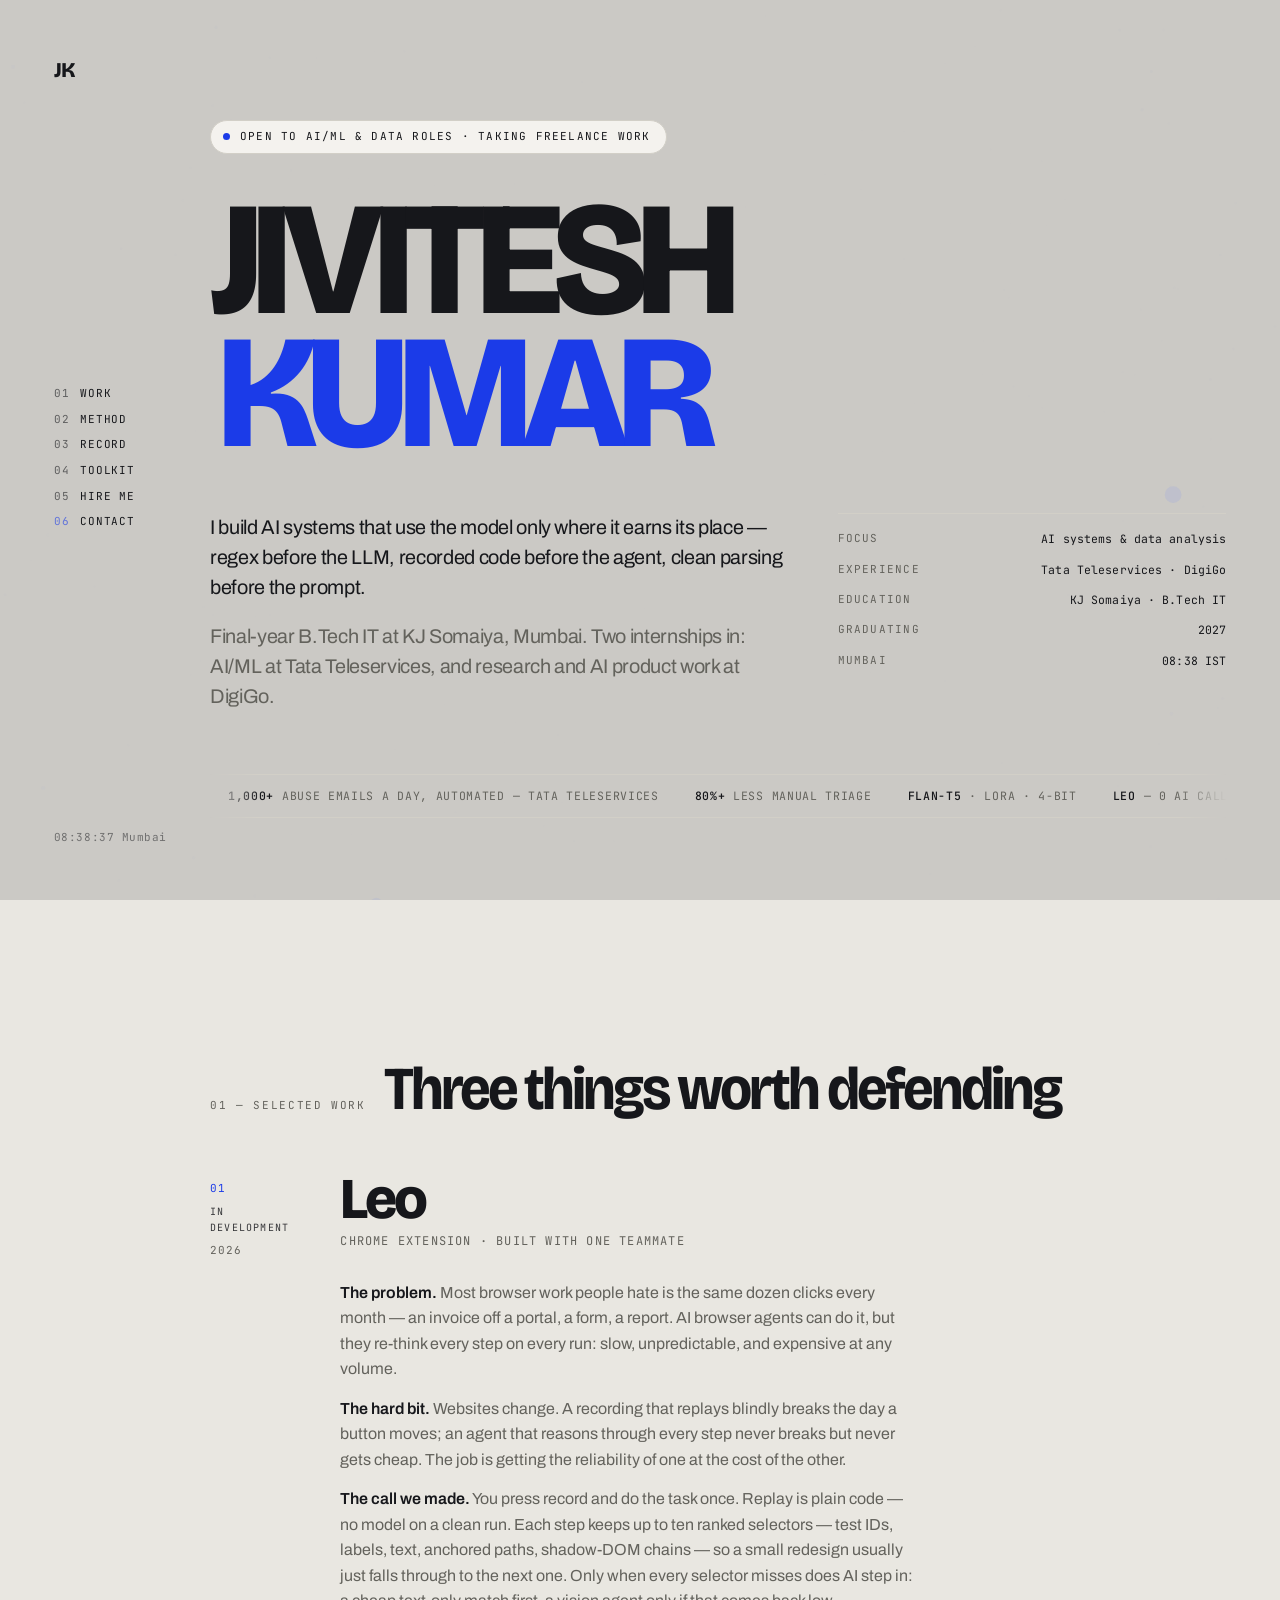
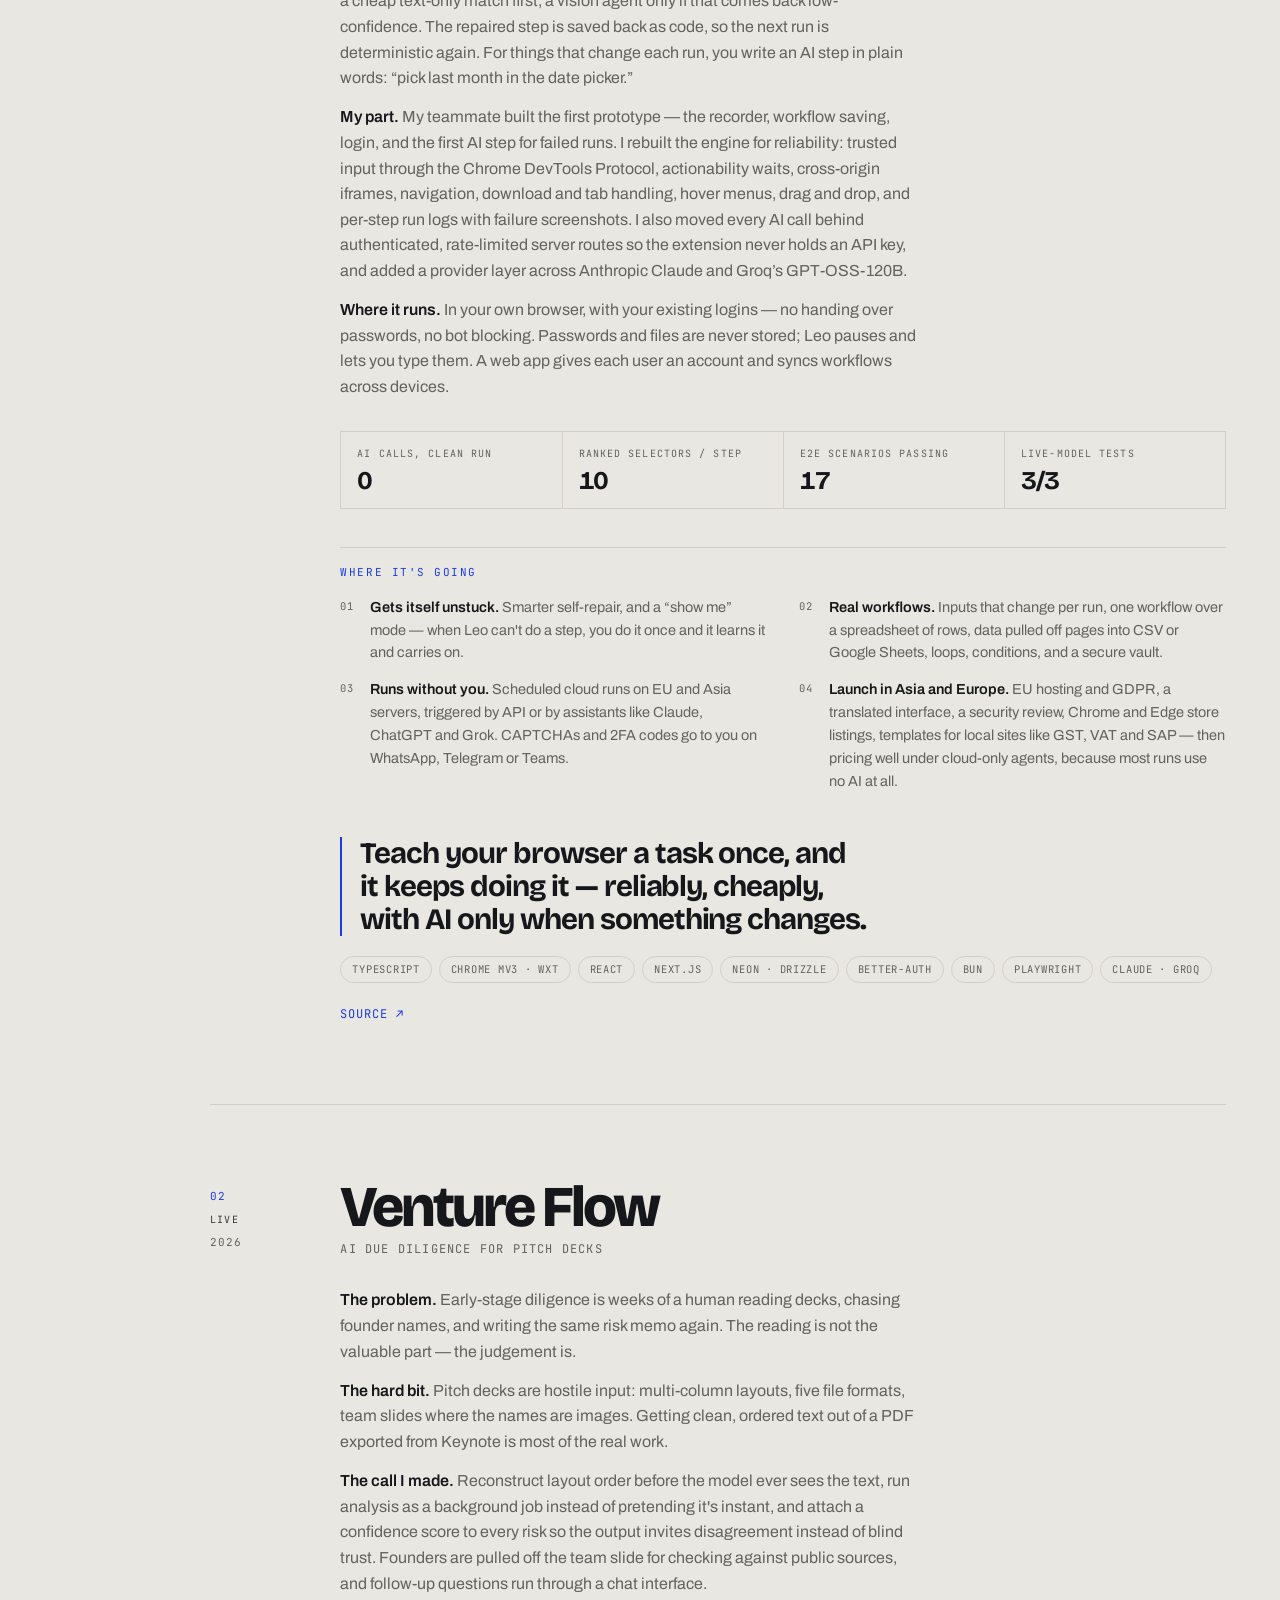
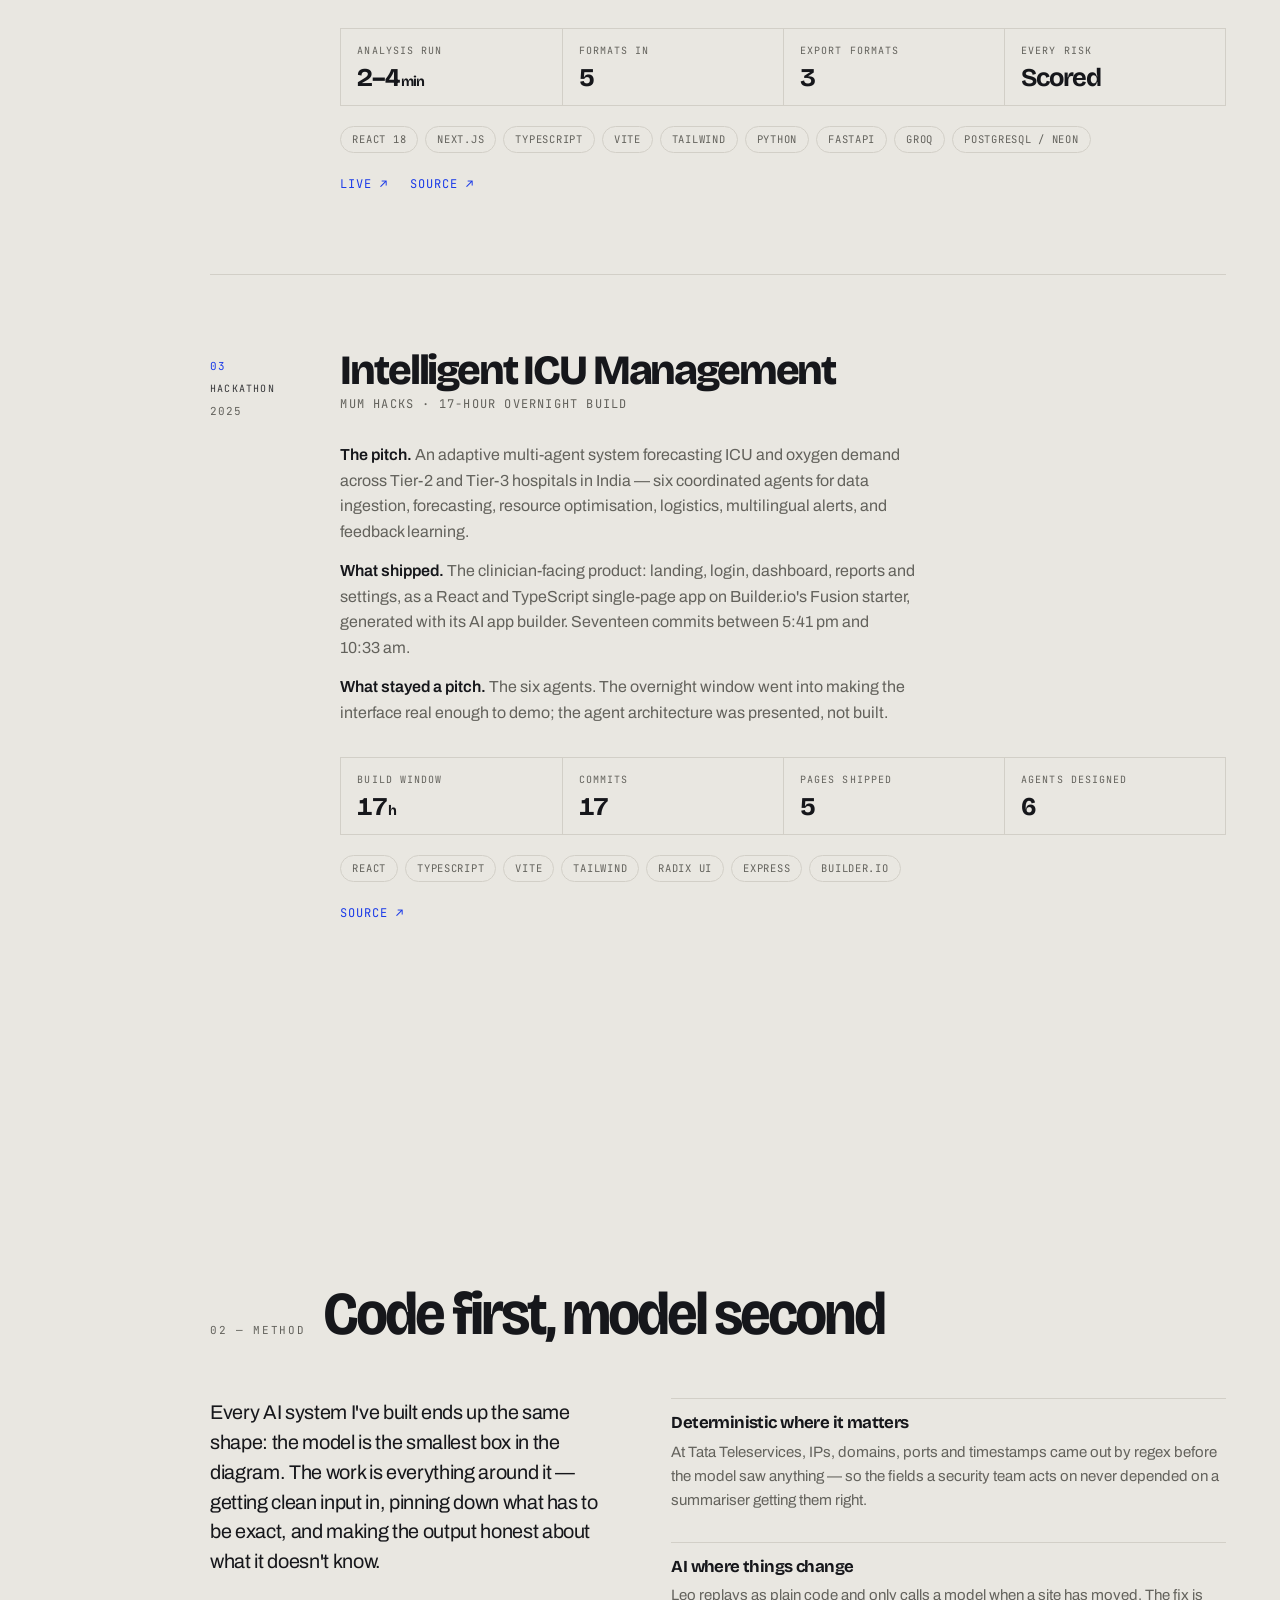
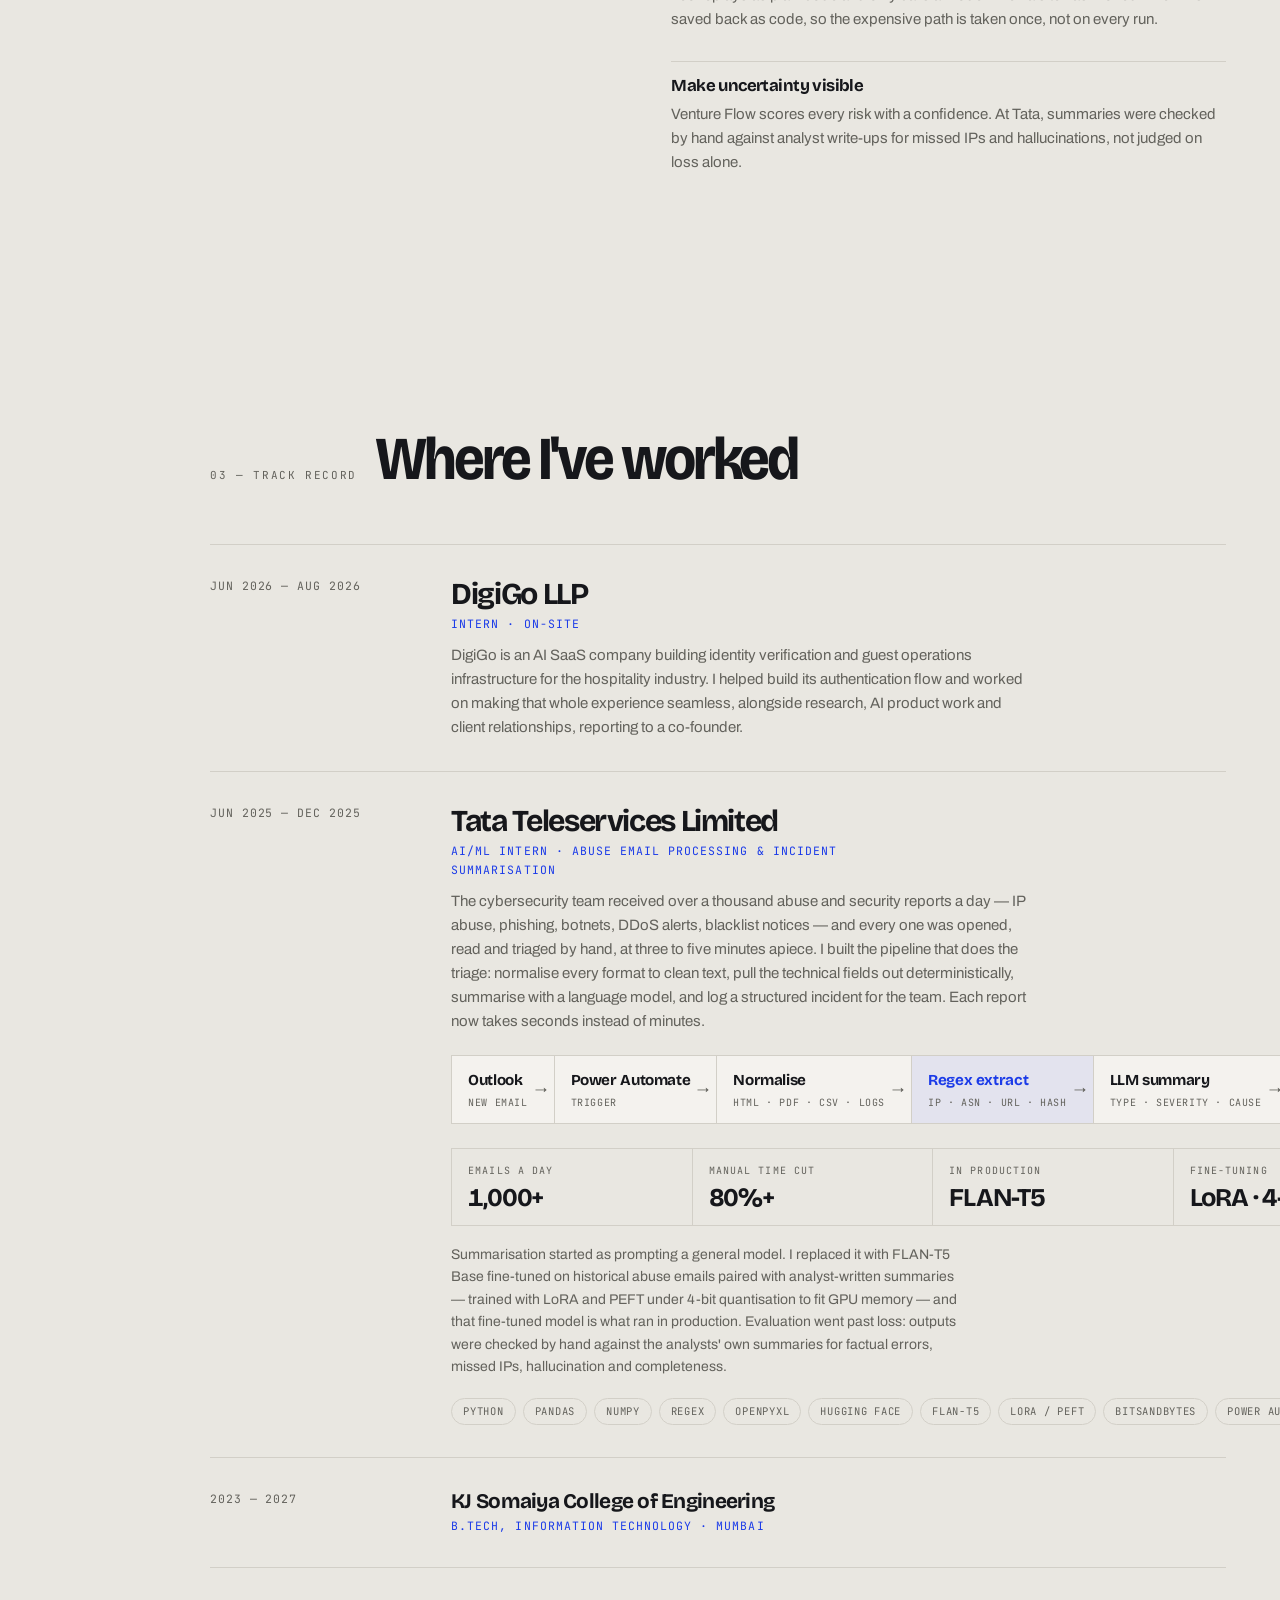
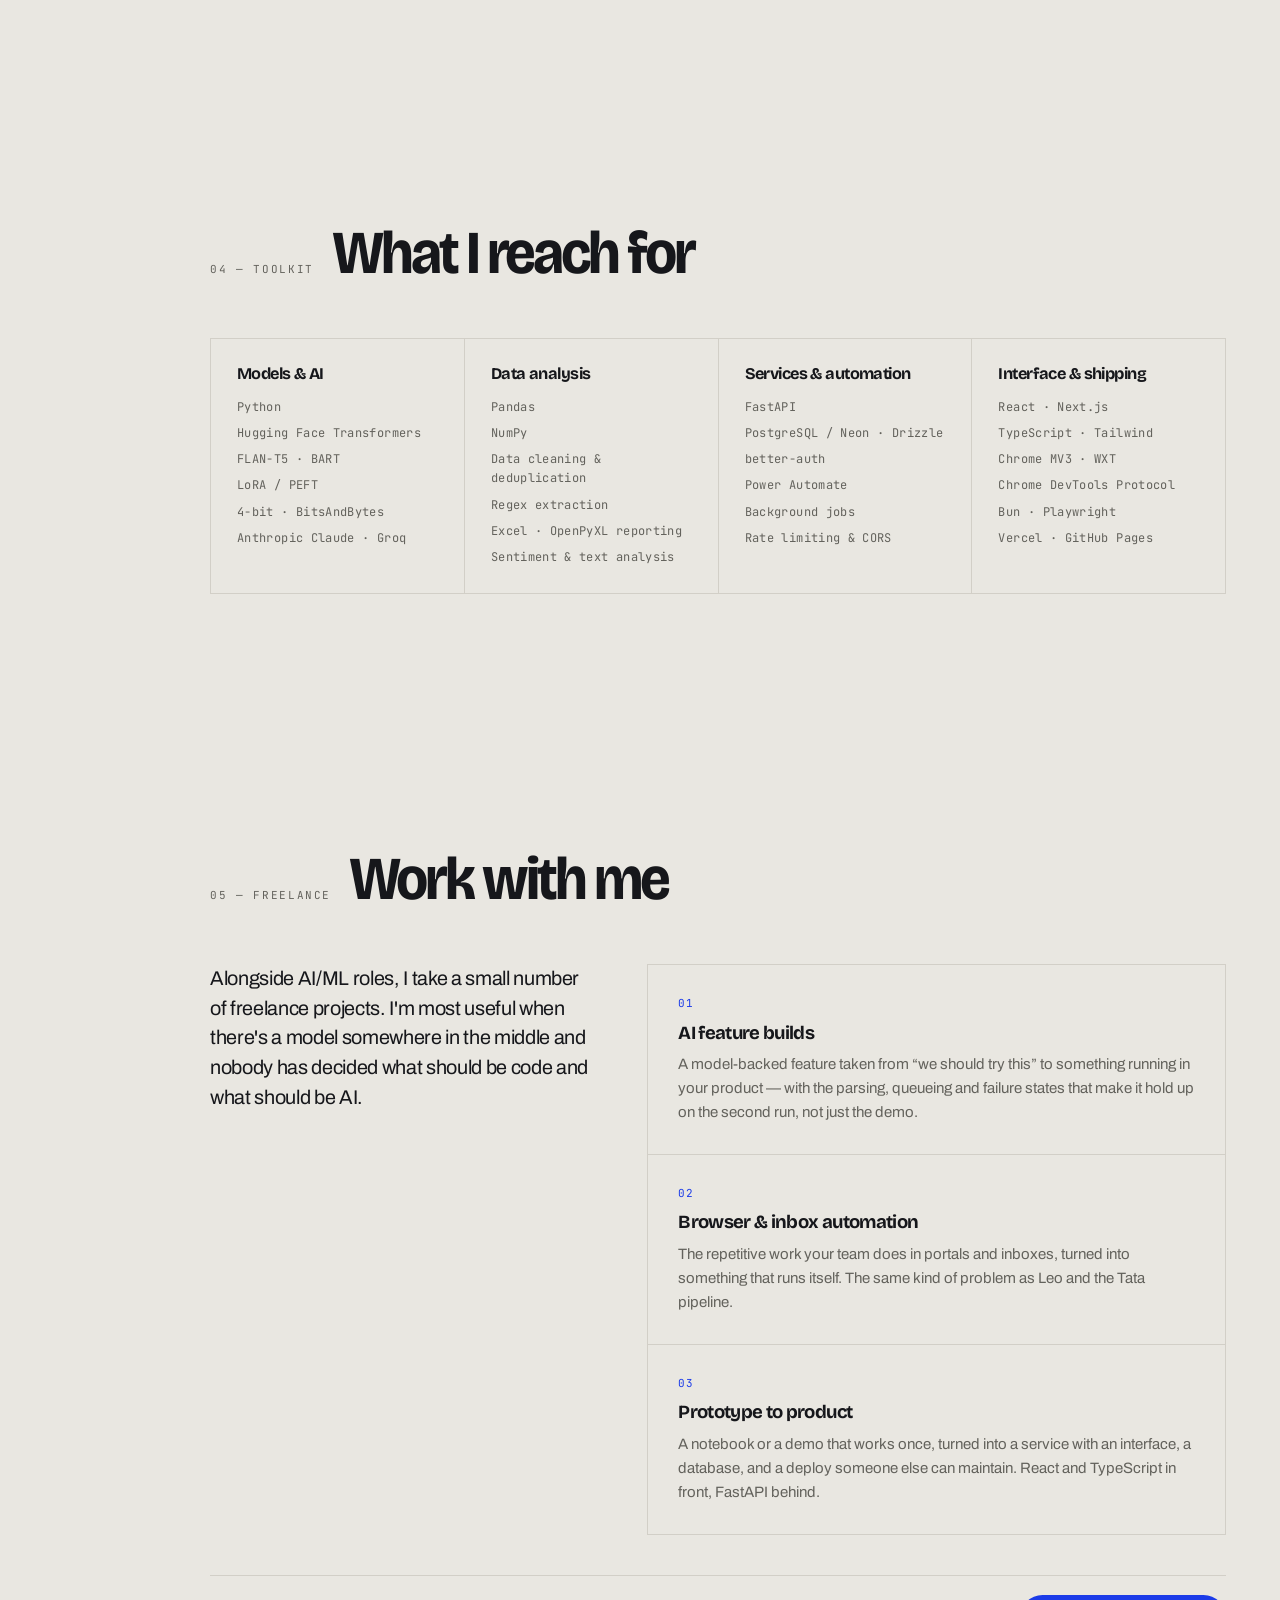
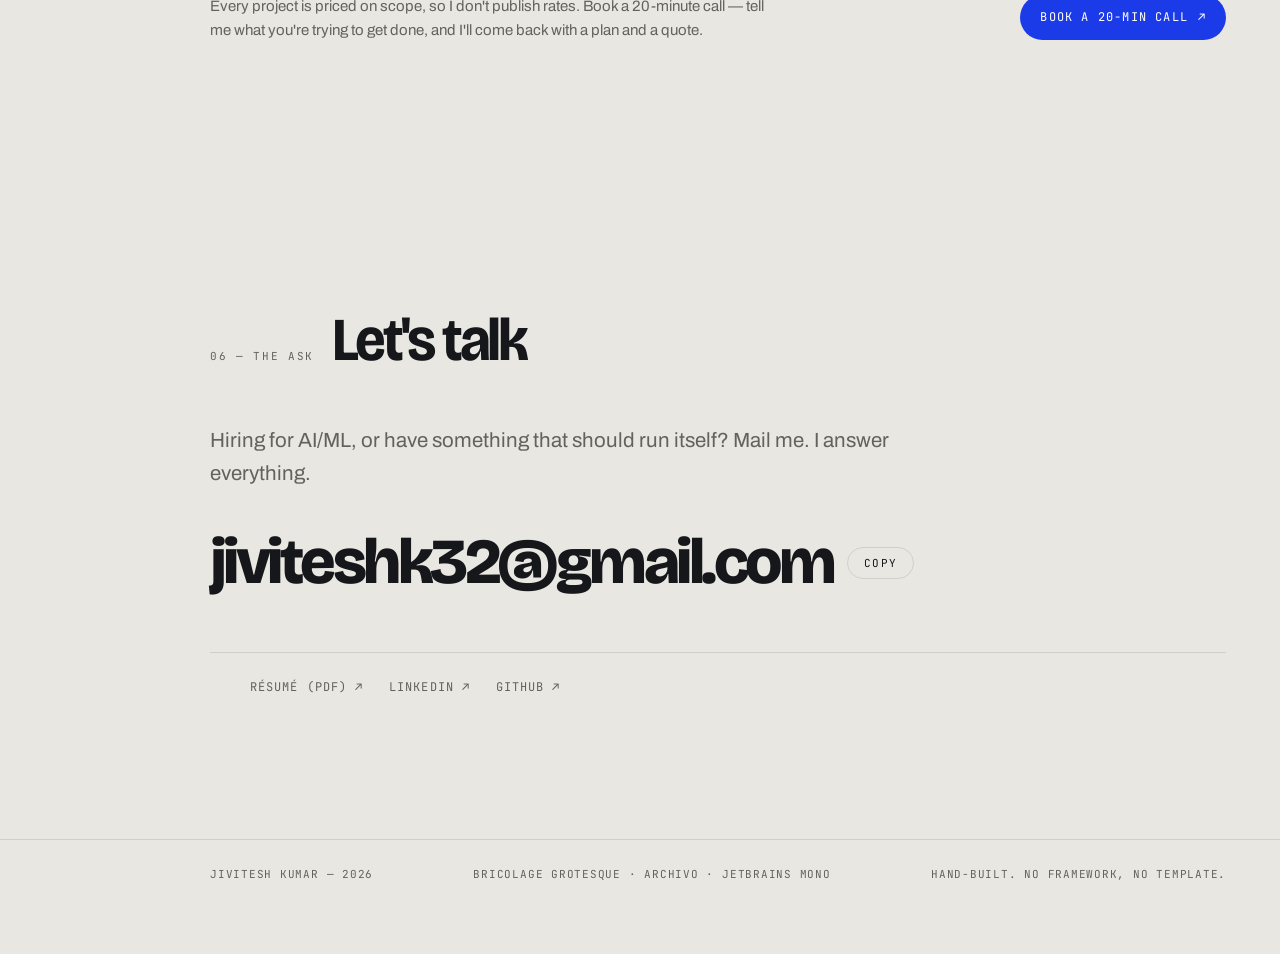
==== index.html @ fdaacc56 "Replace portfolio with the Two Grounds redesign Hand-built static site (index.html, css/, js/) with " ====
<!doctype html>
<html lang="en" data-ground="day">
<head>
<meta charset="utf-8">
<meta name="viewport" content="width=device-width, initial-scale=1">
<title>Jivitesh Kumar — AI/ML & data analysis</title>
<meta name="description" content="Jivitesh Kumar builds AI systems that use the model only where it earns its place. Leo, Venture Flow, and an abuse-email pipeline at Tata Teleservices.">
<meta name="theme-color" content="#E9E7E1">

<meta property="og:title" content="Jivitesh Kumar — AI/ML & data analysis">
<meta property="og:description" content="AI systems that use the model only where it earns its place.">
<meta property="og:type" content="website">

<link rel="preconnect" href="https://fonts.googleapis.com">
<link rel="preconnect" href="https://fonts.gstatic.com" crossorigin>
<link rel="stylesheet" href="https://fonts.googleapis.com/css2?family=Bricolage+Grotesque:opsz,wdth,wght@12..96,75..100,300..800&family=Archivo:wdth,wght@62..125,400..700&family=JetBrains+Mono:wght@400;500&display=swap">
<link rel="stylesheet" href="css/site.css">
</head>
<body>

<a class="skip" href="#work">Skip to the work</a>

<div class="ground" aria-hidden="true"></div>
<canvas class="field" id="field" aria-hidden="true"></canvas>

<!-- ── spine ────────────────────────────────────────────── -->
<aside class="spine">
  <a class="spine-mark" href="#top" aria-label="Back to top">JK</a>
  <nav aria-label="Sections">
    <a href="#work"><i>01</i> Work</a>
    <a href="#method"><i>02</i> Method</a>
    <a href="#record"><i>03</i> Record</a>
    <a href="#toolkit"><i>04</i> Toolkit</a>
    <a href="#hire"><i>05</i> Hire me</a>
    <a href="#contact"><i>06</i> Contact</a>
  </nav>
  <p class="clock"><span id="clock">--:--:--</span> Mumbai</p>
</aside>

<main id="top">

<!-- ── 00 · opening ─────────────────────────────────────── -->
<section class="hero" id="hero">
  <p class="status"><span class="dot"></span> Open to AI/ML &amp; data roles &middot; taking freelance work</p>

  <h1><span>JIVITESH</span><span>KUMAR</span></h1>

  <div class="hero-grid">
    <div>
      <p class="lead">I build AI systems that use the model only where it earns its place &mdash; regex before the LLM, recorded code before the agent, clean parsing before the prompt.</p>
      <p class="lead dim">Final-year B.Tech IT at KJ Somaiya, Mumbai. Two internships in: AI/ML at Tata Teleservices, and research and AI product work at DigiGo.</p>
    </div>
    <dl class="hero-meta">
      <div><dt>Focus</dt><dd>AI systems &amp; data analysis</dd></div>
      <div><dt>Experience</dt><dd>Tata Teleservices &middot; DigiGo</dd></div>
      <div><dt>Education</dt><dd>KJ Somaiya &middot; B.Tech IT</dd></div>
      <div><dt>Graduating</dt><dd>2027</dd></div>
      <div><dt>Mumbai</dt><dd><span id="clock2">--:--</span> IST</dd></div>
    </dl>
  </div>

  <div class="ticker" aria-hidden="true">
    <div class="tape">
      <ul>
        <li><b>1,000+</b> abuse emails a day, automated &mdash; Tata Teleservices</li>
        <li><b>80%+</b> less manual triage</li>
        <li><b>FLAN-T5</b> &middot; LoRA &middot; 4-bit</li>
        <li><b>Leo</b> &mdash; 0 AI calls on a clean run</li>
        <li><b>Venture Flow</b> &mdash; diligence in 2&ndash;4 min</li>
        <li><b>2</b> internships</li>
        <li>B.Tech IT &middot; <b>KJ Somaiya &rsquo;27</b></li>
      </ul>
      <ul>
        <li><b>1,000+</b> abuse emails a day, automated &mdash; Tata Teleservices</li>
        <li><b>80%+</b> less manual triage</li>
        <li><b>FLAN-T5</b> &middot; LoRA &middot; 4-bit</li>
        <li><b>Leo</b> &mdash; 0 AI calls on a clean run</li>
        <li><b>Venture Flow</b> &mdash; diligence in 2&ndash;4 min</li>
        <li><b>2</b> internships</li>
        <li>B.Tech IT &middot; <b>KJ Somaiya &rsquo;27</b></li>
      </ul>
    </div>
  </div>
</section>

<!-- ── 01 · work · NIGHT ────────────────────────────────── -->
<section class="work night-zone" id="work" data-night>
  <header class="sec-head">
    <span class="eyebrow">01 &mdash; Selected work</span>
    <h2>Three things worth defending</h2>
  </header>

  <!-- Leo -->
  <article class="case">
    <div class="case-no"><span>01</span><span class="case-state">In development</span><span class="case-year">2026</span></div>
    <div class="case-body">
      <h3>Leo</h3>
      <p class="case-kicker">Chrome extension &middot; built with one teammate</p>
      <div class="case-prose">
        <p><b>The problem.</b> Most browser work people hate is the same dozen clicks every month &mdash; an invoice off a portal, a form, a report. AI browser agents can do it, but they re-think every step on every run: slow, unpredictable, and expensive at any volume.</p>
        <p><b>The hard bit.</b> Websites change. A recording that replays blindly breaks the day a button moves; an agent that reasons through every step never breaks but never gets cheap. The job is getting the reliability of one at the cost of the other.</p>
        <p><b>The call we made.</b> You press record and do the task once. Replay is plain code &mdash; no model on a clean run. Each step keeps up to ten ranked selectors &mdash; test IDs, labels, text, anchored paths, shadow-DOM chains &mdash; so a small redesign usually just falls through to the next one. Only when every selector misses does AI step in: a cheap text-only match first, a vision agent only if that comes back low-confidence. The repaired step is saved back as code, so the next run is deterministic again. For things that change each run, you write an AI step in plain words: &ldquo;pick last month in the date picker.&rdquo;</p>
        <p><b>My part.</b> My teammate built the first prototype &mdash; the recorder, workflow saving, login, and the first AI step for failed runs. I rebuilt the engine for reliability: trusted input through the Chrome DevTools Protocol, actionability waits, cross-origin iframes, navigation, download and tab handling, hover menus, drag and drop, and per-step run logs with failure screenshots. I also moved every AI call behind authenticated, rate-limited server routes so the extension never holds an API key, and added a provider layer across Anthropic Claude and Groq&rsquo;s GPT-OSS-120B.</p>
        <p><b>Where it runs.</b> In your own browser, with your existing logins &mdash; no handing over passwords, no bot blocking. Passwords and files are never stored; Leo pauses and lets you type them. A web app gives each user an account and syncs workflows across devices.</p>
      </div>
      <ul class="metrics">
        <li><span>AI calls, clean run</span><b>0</b></li>
        <li><span>Ranked selectors / step</span><b>10</b></li>
        <li><span>E2E scenarios passing</span><b>17</b></li>
        <li><span>Live-model tests</span><b>3/3</b></li>
      </ul>

      <div class="roadmap">
        <p class="roadmap-head">Where it's going</p>
        <ol>
          <li><b>Gets itself unstuck.</b> Smarter self-repair, and a &ldquo;show me&rdquo; mode &mdash; when Leo can't do a step, you do it once and it learns it and carries on.</li>
          <li><b>Real workflows.</b> Inputs that change per run, one workflow over a spreadsheet of rows, data pulled off pages into CSV or Google Sheets, loops, conditions, and a secure vault.</li>
          <li><b>Runs without you.</b> Scheduled cloud runs on EU and Asia servers, triggered by API or by assistants like Claude, ChatGPT and Grok. CAPTCHAs and 2FA codes go to you on WhatsApp, Telegram or Teams.</li>
          <li><b>Launch in Asia and Europe.</b> EU hosting and GDPR, a translated interface, a security review, Chrome and Edge store listings, templates for local sites like GST, VAT and SAP &mdash; then pricing well under cloud-only agents, because most runs use no AI at all.</li>
        </ol>
      </div>

      <p class="pull">Teach your browser a task once, and it keeps doing it &mdash; reliably, cheaply, with AI only when something changes.</p>

      <ul class="tags">
        <li>TypeScript</li><li>Chrome MV3 &middot; WXT</li><li>React</li><li>Next.js</li>
        <li>Neon &middot; Drizzle</li><li>better-auth</li><li>Bun</li><li>Playwright</li><li>Claude &middot; Groq</li>
      </ul>
      <p class="case-links">
        <a href="https://github.com/JiviteshKumar/leo_update" target="_blank" rel="noopener">Source &#8599;</a>
      </p>
    </div>
  </article>

  <!-- Venture Flow -->
  <article class="case">
    <div class="case-no"><span>02</span><span class="case-state">Live</span><span class="case-year">2026</span></div>
    <div class="case-body">
      <h3>Venture Flow</h3>
      <p class="case-kicker">AI due diligence for pitch decks</p>
      <div class="case-prose">
        <p><b>The problem.</b> Early-stage diligence is weeks of a human reading decks, chasing founder names, and writing the same risk memo again. The reading is not the valuable part &mdash; the judgement is.</p>
        <p><b>The hard bit.</b> Pitch decks are hostile input: multi-column layouts, five file formats, team slides where the names are images. Getting clean, ordered text out of a PDF exported from Keynote is most of the real work.</p>
        <p><b>The call I made.</b> Reconstruct layout order before the model ever sees the text, run analysis as a background job instead of pretending it's instant, and attach a confidence score to every risk so the output invites disagreement instead of blind trust. Founders are pulled off the team slide for checking against public sources, and follow-up questions run through a chat interface.</p>
      </div>
      <ul class="metrics">
        <li><span>Analysis run</span><b>2&ndash;4<i>min</i></b></li>
        <li><span>Formats in</span><b>5</b></li>
        <li><span>Export formats</span><b>3</b></li>
        <li><span>Every risk</span><b>Scored</b></li>
      </ul>
      <ul class="tags">
        <li>React 18</li><li>Next.js</li><li>TypeScript</li><li>Vite</li><li>Tailwind</li>
        <li>Python</li><li>FastAPI</li><li>Groq</li><li>PostgreSQL / Neon</li>
      </ul>
      <p class="case-links">
        <a href="https://venture-flow-livid.vercel.app" target="_blank" rel="noopener">Live &#8599;</a>
        <a href="https://github.com/JiviteshKumar/venture_flow" target="_blank" rel="noopener">Source &#8599;</a>
      </p>
    </div>
  </article>

  <!-- Mum Hacks -->
  <article class="case compact">
    <div class="case-no"><span>03</span><span class="case-state">Hackathon</span><span class="case-year">2025</span></div>
    <div class="case-body">
      <h3>Intelligent ICU Management</h3>
      <p class="case-kicker">Mum Hacks &middot; 17-hour overnight build</p>
      <div class="case-prose">
        <p><b>The pitch.</b> An adaptive multi-agent system forecasting ICU and oxygen demand across Tier-2 and Tier-3 hospitals in India &mdash; six coordinated agents for data ingestion, forecasting, resource optimisation, logistics, multilingual alerts, and feedback learning.</p>
        <p><b>What shipped.</b> The clinician-facing product: landing, login, dashboard, reports and settings, as a React and TypeScript single-page app on Builder.io's Fusion starter, generated with its AI app builder. Seventeen commits between 5:41&nbsp;pm and 10:33&nbsp;am.</p>
        <p><b>What stayed a pitch.</b> The six agents. The overnight window went into making the interface real enough to demo; the agent architecture was presented, not built.</p>
      </div>
      <ul class="metrics">
        <li><span>Build window</span><b>17<i>h</i></b></li>
        <li><span>Commits</span><b>17</b></li>
        <li><span>Pages shipped</span><b>5</b></li>
        <li><span>Agents designed</span><b>6</b></li>
      </ul>
      <ul class="tags"><li>React</li><li>TypeScript</li><li>Vite</li><li>Tailwind</li><li>Radix UI</li><li>Express</li><li>Builder.io</li></ul>
      <p class="case-links">
        <a href="https://github.com/JiviteshKumar/Mum_Hacks" target="_blank" rel="noopener">Source &#8599;</a>
      </p>
    </div>
  </article>
</section>

<!-- ── 02 · method ──────────────────────────────────────── -->
<section class="method" id="method">
  <header class="sec-head">
    <span class="eyebrow">02 &mdash; Method</span>
    <h2>Code first, model second</h2>
  </header>
  <div class="method-grid">
    <p class="lead">Every AI system I've built ends up the same shape: the model is the smallest box in the diagram. The work is everything around it &mdash; getting clean input in, pinning down what has to be exact, and making the output honest about what it doesn't know.</p>
    <div class="principles">
      <div>
        <h3>Deterministic where it matters</h3>
        <p>At Tata Teleservices, IPs, domains, ports and timestamps came out by regex before the model saw anything &mdash; so the fields a security team acts on never depended on a summariser getting them right.</p>
      </div>
      <div>
        <h3>AI where things change</h3>
        <p>Leo replays as plain code and only calls a model when a site has moved. The fix is saved back as code, so the expensive path is taken once, not on every run.</p>
      </div>
      <div>
        <h3>Make uncertainty visible</h3>
        <p>Venture Flow scores every risk with a confidence. At Tata, summaries were checked by hand against analyst write-ups for missed IPs and hallucinations, not judged on loss alone.</p>
      </div>
    </div>
  </div>
</section>

<!-- ── 03 · record ──────────────────────────────────────── -->
<section class="record" id="record">
  <header class="sec-head">
    <span class="eyebrow">03 &mdash; Track record</span>
    <h2>Where I've worked</h2>
  </header>
  <ol class="roles">
    <li class="featured">
      <p class="when">Jun 2026 &mdash; Aug 2026</p>
      <div>
        <h3>DigiGo LLP</h3>
        <p class="role-title">Intern &middot; on-site</p>
        <p class="role-desc">DigiGo is an AI SaaS company building identity verification and guest operations infrastructure for the hospitality industry. I helped build its authentication flow and worked on making that whole experience seamless, alongside research, AI product work and client relationships, reporting to a co-founder.</p>
      </div>
    </li>

    <li class="featured">
      <p class="when">Jun 2025 &mdash; Dec 2025</p>
      <div>
        <h3>Tata Teleservices Limited</h3>
        <p class="role-title">AI/ML Intern &middot; abuse email processing &amp; incident summarisation</p>
        <p class="role-desc">The cybersecurity team received over a thousand abuse and security reports a day &mdash; IP abuse, phishing, botnets, DDoS alerts, blacklist notices &mdash; and every one was opened, read and triaged by hand, at three to five minutes apiece. I built the pipeline that does the triage: normalise every format to clean text, pull the technical fields out deterministically, summarise with a language model, and log a structured incident for the team. Each report now takes seconds instead of minutes.</p>

        <div class="pipeline-wrap">
          <ol class="pipeline" aria-label="Pipeline stages, in order">
            <li><span>Outlook</span><em>new email</em></li>
            <li><span>Power Automate</span><em>trigger</em></li>
            <li><span>Normalise</span><em>HTML &middot; PDF &middot; CSV &middot; logs</em></li>
            <li class="key"><span>Regex extract</span><em>IP &middot; ASN &middot; URL &middot; hash</em></li>
            <li><span>LLM summary</span><em>type &middot; severity &middot; cause</em></li>
            <li><span>JSON &rarr; Excel</span><em>incident log</em></li>
          </ol>
        </div>

        <ul class="metrics">
          <li><span>Emails a day</span><b>1,000+</b></li>
          <li><span>Manual time cut</span><b>80%+</b></li>
          <li><span>In production</span><b>FLAN-T5</b></li>
          <li><span>Fine-tuning</span><b>LoRA &middot; 4-bit</b></li>
        </ul>

        <p class="role-desc note">Summarisation started as prompting a general model. I replaced it with FLAN-T5 Base fine-tuned on historical abuse emails paired with analyst-written summaries &mdash; trained with LoRA and PEFT under 4-bit quantisation to fit GPU memory &mdash; and that fine-tuned model is what ran in production. Evaluation went past loss: outputs were checked by hand against the analysts' own summaries for factual errors, missed IPs, hallucination and completeness.</p>

        <ul class="tags">
          <li>Python</li><li>Pandas</li><li>NumPy</li><li>Regex</li><li>OpenPyXL</li>
          <li>Hugging Face</li><li>FLAN-T5</li><li>LoRA / PEFT</li><li>BitsAndBytes</li><li>Power Automate</li>
        </ul>
      </div>
    </li>

    <li>
      <p class="when">2023 &mdash; 2027</p>
      <div>
        <h3>KJ Somaiya College of Engineering</h3>
        <p class="role-title">B.Tech, Information Technology &middot; Mumbai</p>
      </div>
    </li>
  </ol>
</section>

<!-- ── 04 · toolkit ─────────────────────────────────────── -->
<section class="toolkit" id="toolkit">
  <header class="sec-head">
    <span class="eyebrow">04 &mdash; Toolkit</span>
    <h2>What I reach for</h2>
  </header>
  <div class="tk-grid">
    <div class="tk">
      <h3>Models &amp; AI</h3>
      <ul><li>Python</li><li>Hugging Face Transformers</li><li>FLAN-T5 &middot; BART</li><li>LoRA / PEFT</li><li>4-bit &middot; BitsAndBytes</li><li>Anthropic Claude &middot; Groq</li></ul>
    </div>
    <div class="tk">
      <h3>Data analysis</h3>
      <ul><li>Pandas</li><li>NumPy</li><li>Data cleaning &amp; deduplication</li><li>Regex extraction</li><li>Excel &middot; OpenPyXL reporting</li><li>Sentiment &amp; text analysis</li></ul>
    </div>
    <div class="tk">
      <h3>Services &amp; automation</h3>
      <ul><li>FastAPI</li><li>PostgreSQL / Neon &middot; Drizzle</li><li>better-auth</li><li>Power Automate</li><li>Background jobs</li><li>Rate limiting &amp; CORS</li></ul>
    </div>
    <div class="tk">
      <h3>Interface &amp; shipping</h3>
      <ul><li>React &middot; Next.js</li><li>TypeScript &middot; Tailwind</li><li>Chrome MV3 &middot; WXT</li><li>Chrome DevTools Protocol</li><li>Bun &middot; Playwright</li><li>Vercel &middot; GitHub Pages</li></ul>
    </div>
  </div>
</section>

<!-- ── 05 · hire me ─────────────────────────────────────── -->
<section class="hire" id="hire">
  <header class="sec-head">
    <span class="eyebrow">05 &mdash; Freelance</span>
    <h2>Work with me</h2>
  </header>
  <div class="hire-grid">
    <p class="lead">Alongside AI/ML roles, I take a small number of freelance projects. I'm most useful when there's a model somewhere in the middle and nobody has decided what should be code and what should be AI.</p>
    <ol class="services">
      <li><span class="s-no">01</span><h3>AI feature builds</h3><p>A model-backed feature taken from &ldquo;we should try this&rdquo; to something running in your product &mdash; with the parsing, queueing and failure states that make it hold up on the second run, not just the demo.</p></li>
      <li><span class="s-no">02</span><h3>Browser &amp; inbox automation</h3><p>The repetitive work your team does in portals and inboxes, turned into something that runs itself. The same kind of problem as Leo and the Tata pipeline.</p></li>
      <li><span class="s-no">03</span><h3>Prototype to product</h3><p>A notebook or a demo that works once, turned into a service with an interface, a database, and a deploy someone else can maintain. React and TypeScript in front, FastAPI behind.</p></li>
    </ol>
  </div>
  <div class="book">
    <p>Every project is priced on scope, so I don't publish rates. Book a 20-minute call &mdash; tell me what you're trying to get done, and I'll come back with a plan and a quote.</p>
    <a class="book-btn" href="mailto:jiviteshk32@gmail.com?subject=20-minute%20call%20%E2%80%94%20project%20enquiry&amp;body=Hi%20Jivitesh%2C%0A%0AWhat%20I%27m%20trying%20to%20get%20done%3A%0A%0ARough%20timeline%3A%0A%0AA%20few%20times%20that%20work%20for%20a%2020-minute%20call%3A%0A">Book a 20-min call <span aria-hidden="true">&#8599;</span></a>
  </div>
</section>

<!-- ── 06 · contact · NIGHT ─────────────────────────────── -->
<section class="contact night-zone" id="contact" data-night>
  <header class="sec-head">
    <span class="eyebrow">06 &mdash; The ask</span>
    <h2>Let's talk</h2>
  </header>
  <p class="contact-lead">Hiring for AI/ML, or have something that should run itself? Mail me. I answer everything.</p>
  <div class="contact-actions">
    <a class="mail" id="mail" href="mailto:jiviteshk32@gmail.com">jiviteshk32@gmail.com</a>
    <button class="copy" id="copy" type="button">Copy</button>
  </div>
  <ul class="elsewhere">
    <li><a href="resume/Jivitesh-Kumar-Resume.pdf" target="_blank" rel="noopener">Résumé (PDF) &#8599;</a></li>
    <li><a href="https://www.linkedin.com/in/jivitesh-kumar-252731287/" target="_blank" rel="noopener">LinkedIn &#8599;</a></li>
    <li><a href="https://github.com/JiviteshKumar" target="_blank" rel="noopener">GitHub &#8599;</a></li>
  </ul>
</section>

<!-- ── colophon · NIGHT ─────────────────────────────────── -->
<footer class="night-zone" data-night>
  <p>Jivitesh Kumar &mdash; <span id="year">2026</span></p>
  <p>Bricolage Grotesque &middot; Archivo &middot; JetBrains Mono</p>
  <p>Hand-built. No framework, no template.</p>
</footer>

</main>

<script src="js/site.js"></script>
</body>
</html>
---- css/site.css ----
/* ═══════════════════════════════════════════════════════════
   Two Grounds — Jivitesh Kumar
   Day: limestone, editorial.  Night: the work.
   The seam between them is the whole idea.
   ═══════════════════════════════════════════════════════════ */

:root{
  /* day tokens — the default ground */
  --bg:        #E9E7E1;
  --surface:   #F4F2EE;
  --fg:        #16171B;
  --muted:     #63625C;
  --line:      #D2CFC7;
  --accent:    #1B3BE8;
  --on-accent: #FFFFFF;

  /* fixed, never flip */
  --night:     #0C0D10;
  --night-up:  #14161B;

  --display: "Bricolage Grotesque", "Archivo", Helvetica, Arial, sans-serif;
  --sans:    "Archivo", "Helvetica Neue", Helvetica, Arial, sans-serif;
  --mono:    "JetBrains Mono", ui-monospace, "SF Mono", Menlo, Consolas, monospace;

  --rail: 210px;
  --pad:  clamp(20px, 4.2vw, 68px);
  --measure: 64ch;
  --ease: cubic-bezier(.4, 0, .2, 1);
  --swap: .75s var(--ease);

  --night-amt: 0;   /* 0..1, driven by scroll */
}

html[data-ground="night"]{
  --bg:        #0C0D10;
  --surface:   #14161B;
  --fg:        #F1F2F4;
  --muted:     #8B8D96;
  --line:      #272A32;
  --accent:    #6D87FF;
  --on-accent: #0C0D10;
}

*, *::before, *::after{ box-sizing: border-box; }

html{ scroll-behavior: smooth; }

body{
  margin: 0;
  background: var(--bg);
  color: var(--fg);
  font-family: var(--sans);
  font-size: 16px;
  line-height: 1.6;
  -webkit-font-smoothing: antialiased;
  text-rendering: optimizeLegibility;
  overflow-x: hidden;
  transition: background-color var(--swap), color var(--swap);
}

::selection{ background: var(--accent); color: var(--on-accent); }

a{ color: inherit; }
:focus-visible{ outline: 2px solid var(--accent); outline-offset: 3px; border-radius: 2px; }

.skip{
  position: absolute; left: -9999px; top: 0; z-index: 200;
  background: var(--accent); color: var(--on-accent);
  padding: 10px 16px; font-family: var(--mono); font-size: 12px;
  letter-spacing: .08em; text-transform: uppercase; text-decoration: none;
}
.skip:focus{ left: 12px; top: 12px; }

/* ── fixed grounds ───────────────────────────────────────── */
.ground{
  position: fixed; inset: 0; z-index: -2;
  background: var(--night);
  opacity: var(--night-amt);
  pointer-events: none;
}
.field{
  position: fixed; inset: 0; z-index: -1;
  width: 100%; height: 100%;
  opacity: calc(var(--night-amt) * .95);
  pointer-events: none;
}

/* ── spine ───────────────────────────────────────────────── */
.spine{
  position: fixed; inset: 0 auto 0 0; width: var(--rail);
  padding: var(--pad) 0 var(--pad) var(--pad);
  display: none; flex-direction: column; justify-content: space-between;
  z-index: 50; color: var(--fg);
  transition: color var(--swap);
}
@media (min-width: 1100px){ .spine{ display: flex; } }

.spine-mark{
  font-family: var(--display); font-weight: 800; font-size: 21px;
  letter-spacing: -.05em; text-decoration: none;
}
.spine nav{ display: flex; flex-direction: column; gap: 8px; }
.spine nav a{
  font-family: var(--mono); font-size: 11px; letter-spacing: .07em;
  text-transform: uppercase; text-decoration: none;
  display: flex; gap: 11px; opacity: .5;
  transition: opacity .2s var(--ease), transform .2s var(--ease);
}
.spine nav a:hover, .spine nav a:focus-visible{ opacity: 1; transform: translateX(3px); }
.spine nav a.on{ opacity: 1; }
.spine nav a.on i{ color: var(--accent); }
.spine nav a i{ font-style: normal; opacity: .6; font-variant-numeric: tabular-nums; }

.clock{
  margin: 0; font-family: var(--mono); font-size: 11px;
  letter-spacing: .05em; opacity: .5; font-variant-numeric: tabular-nums;
}

/* ── shared layout ───────────────────────────────────────── */
main{ position: relative; z-index: 1; }

section, footer{
  max-width: 1420px; margin-inline: auto;
  padding-inline: var(--pad);
  padding-block: clamp(64px, 10vw, 132px);
}
@media (min-width: 1100px){
  section, footer{ padding-left: var(--rail); }
}

.sec-head{
  display: flex; align-items: baseline; gap: 18px; flex-wrap: wrap;
  margin-bottom: clamp(28px, 4.5vw, 56px);
}
.eyebrow{
  font-family: var(--mono); font-size: 11px; letter-spacing: .15em;
  text-transform: uppercase; color: var(--muted); white-space: nowrap;
  transition: color var(--swap);
}

h2{
  font-family: var(--display); font-weight: 700; margin: 0;
  font-size: clamp(2rem, 5vw, 3.8rem); line-height: .95;
  letter-spacing: -.05em; text-wrap: balance;
  font-variation-settings: "wdth" 92;
}
h3{
  font-family: var(--display); font-weight: 700; margin: 0;
  font-size: 1.2rem; line-height: 1.15; letter-spacing: -.035em;
}
p{ margin: 0 0 1em; max-width: var(--measure); }
p:last-child{ margin-bottom: 0; }

.lead{
  font-size: clamp(1.05rem, 1.55vw, 1.32rem);
  line-height: 1.5; letter-spacing: -.017em;
}
.dim{ color: var(--muted); transition: color var(--swap); }

/* placeholder marker — visible on purpose, so nothing ships half-written */
.todo{
  color: var(--accent) !important;
  background: color-mix(in srgb, var(--accent) 9%, transparent);
  box-shadow: inset 0 -1px 0 var(--accent);
  transition: color var(--swap), background-color var(--swap);
}

/* ── 00 · hero ───────────────────────────────────────────── */
.hero{ padding-top: clamp(56px, 10vw, 120px); padding-bottom: clamp(48px, 7vw, 88px); }

.status{
  display: inline-flex; align-items: center; gap: 10px;
  flex-wrap: wrap; max-width: 100%;
  font-family: var(--mono); font-size: 11px; letter-spacing: .11em;
  text-transform: uppercase; color: var(--fg);
  border: 1px solid var(--line); border-radius: 100px;
  padding: 7px 15px 7px 12px; background: var(--surface);
  margin: 0 0 clamp(24px, 3.5vw, 40px);
  transition: background-color var(--swap), border-color var(--swap), color var(--swap);
}
.dot{
  width: 7px; height: 7px; border-radius: 50%; flex: none;
  background: var(--accent);
  animation: pulse 2.6s var(--ease) infinite;
}
@keyframes pulse{ 0%,100%{ opacity: 1; } 50%{ opacity: .35; } }

h1{
  font-family: var(--display); font-weight: 800; margin: 0;
  font-size: clamp(2.9rem, 12.6vw, 10.5rem);
  line-height: .83; letter-spacing: -.06em;
  font-variation-settings: "wdth" 100, "opsz" 96;
}
h1 span{ display: block; }
h1 span:last-child{ color: var(--accent); margin-left: .05em; transition: color var(--swap); }

.hero-grid{
  display: grid; gap: clamp(22px, 3.5vw, 52px);
  margin-top: clamp(30px, 4.5vw, 52px); align-items: start;
}
@media (min-width: 860px){ .hero-grid{ grid-template-columns: 1.2fr .8fr; } }

.hero-meta{
  margin: 0; display: flex; flex-direction: column; gap: 12px;
  border-top: 1px solid var(--line); padding-top: 16px;
  transition: border-color var(--swap);
}
.hero-meta div{ display: flex; justify-content: space-between; gap: 18px; }
.hero-meta dt{
  font-family: var(--mono); font-size: 11px; letter-spacing: .11em;
  text-transform: uppercase; color: var(--muted); transition: color var(--swap);
}
.hero-meta dd{
  margin: 0; font-family: var(--mono); font-size: 11.5px;
  text-align: right; letter-spacing: .01em;
}

/* ── ticker ──────────────────────────────────────────────── */
.ticker{
  border-block: 1px solid var(--line); overflow: hidden;
  padding-block: 12px; margin-top: clamp(34px, 5vw, 62px);
  -webkit-mask-image: linear-gradient(90deg, transparent, #000 5%, #000 95%, transparent);
          mask-image: linear-gradient(90deg, transparent, #000 5%, #000 95%, transparent);
  transition: border-color var(--swap);
}
.tape{ display: flex; width: max-content; animation: slide 44s linear infinite; }
.tape ul{ display: flex; gap: 36px; margin: 0; padding: 0 18px; list-style: none; white-space: nowrap; }
.tape li{
  font-family: var(--mono); font-size: 11.5px; letter-spacing: .06em;
  text-transform: uppercase; color: var(--muted); transition: color var(--swap);
}
.tape li b{ color: var(--fg); font-weight: 500; transition: color var(--swap); }
@keyframes slide{ to{ transform: translateX(-50%); } }

/* ── 01 · work (night) ───────────────────────────────────── */
.work{ padding-block: clamp(80px, 12vw, 160px); }

.case{
  display: grid; gap: 0 clamp(20px, 3vw, 48px);
  grid-template-columns: 1fr;
  padding-block: clamp(38px, 6vw, 76px);
  border-top: 1px solid var(--line);
  transition: border-color var(--swap);
}
.case:first-of-type{ border-top: 0; padding-top: 0; }
@media (min-width: 900px){ .case{ grid-template-columns: 92px 1fr; } }

.case-no{
  display: flex; gap: 14px; align-items: baseline;
  font-family: var(--mono); font-size: 11px; letter-spacing: .1em;
  color: var(--muted); margin-bottom: 14px; transition: color var(--swap);
}
@media (min-width: 900px){
  .case-no{ flex-direction: column; gap: 6px; margin-bottom: 0; padding-top: 7px; }
}
.case-no span:first-child{ color: var(--accent); transition: color var(--swap); }

.case h3{
  font-size: clamp(1.9rem, 5.2vw, 3.6rem); line-height: .92;
  letter-spacing: -.052em; font-weight: 800; margin-bottom: 6px;
}
.case-kicker{
  font-family: var(--mono); font-size: 12px; letter-spacing: .1em;
  text-transform: uppercase; color: var(--muted);
  margin: 0 0 clamp(18px, 2.5vw, 28px); transition: color var(--swap);
}
.case-prose p{ margin-bottom: .85em; color: var(--muted); transition: color var(--swap); }
.case-prose b{ color: var(--fg); font-weight: 600; transition: color var(--swap); }

.metrics{
  list-style: none; margin: clamp(22px, 3vw, 32px) 0 0; padding: 0;
  display: grid; grid-template-columns: repeat(2, 1fr); gap: 1px;
  background: var(--line); border: 1px solid var(--line);
  transition: background-color var(--swap), border-color var(--swap);
}
@media (min-width: 720px){ .metrics{ grid-template-columns: repeat(4, 1fr); } }
.metrics li{
  background: var(--bg); padding: 14px 16px;
  display: flex; flex-direction: column; gap: 6px;
  transition: background-color var(--swap);
}
.metrics span{
  font-family: var(--mono); font-size: 10px; letter-spacing: .11em;
  text-transform: uppercase; color: var(--muted); transition: color var(--swap);
}
.metrics b{
  font-family: var(--display); font-weight: 700; font-size: 1.6rem;
  letter-spacing: -.045em; font-variant-numeric: tabular-nums; line-height: 1;
}
.metrics b i{ font-style: normal; font-size: .55em; margin-left: 1px; }

.tags{ list-style: none; display: flex; flex-wrap: wrap; gap: 7px; margin: 20px 0 0; padding: 0; }
.tags li{
  font-family: var(--mono); font-size: 10.5px; letter-spacing: .07em;
  text-transform: uppercase; color: var(--muted);
  border: 1px solid var(--line); border-radius: 100px; padding: 4px 11px;
  transition: color var(--swap), border-color var(--swap);
}

.case-links{ display: flex; flex-wrap: wrap; gap: 22px; margin-top: 22px; }
.case-links a{
  font-family: var(--mono); font-size: 12px; letter-spacing: .08em;
  text-transform: uppercase; text-decoration: none; color: var(--accent);
  padding-bottom: 3px; border-bottom: 1px solid transparent;
  transition: border-color .2s var(--ease), color var(--swap);
}
.case-links a:hover{ border-bottom-color: var(--accent); }

/* ── 02 · method ─────────────────────────────────────────── */
.method-grid{ display: grid; gap: clamp(26px, 4vw, 60px); }
@media (min-width: 900px){ .method-grid{ grid-template-columns: .85fr 1.15fr; } }
.principles{ display: grid; gap: clamp(20px, 2.6vw, 30px); }
.principles div{ border-top: 1px solid var(--line); padding-top: 14px; transition: border-color var(--swap); }
.principles h3{ font-size: 1.05rem; margin-bottom: 7px; }
.principles p{ color: var(--muted); font-size: 15px; line-height: 1.6; transition: color var(--swap); }

/* ── 03 · record ─────────────────────────────────────────── */
.roles{ list-style: none; margin: 0; padding: 0; border-top: 1px solid var(--line); transition: border-color var(--swap); }
.roles > li{
  display: grid; gap: 6px 0;
  padding-block: clamp(20px, 3vw, 32px);
  border-bottom: 1px solid var(--line); transition: border-color var(--swap);
}
@media (min-width: 820px){
  .roles > li{ grid-template-columns: 190px 1fr; gap: 0 clamp(24px, 4vw, 56px); align-items: start; }
}
.when{
  font-family: var(--mono); font-size: 11.5px; letter-spacing: .08em;
  text-transform: uppercase; color: var(--muted); margin: 0;
  transition: color var(--swap);
}
.roles h3{ font-size: 1.3rem; margin-bottom: 3px; }
.role-title{
  font-family: var(--mono); font-size: 11.5px; letter-spacing: .09em;
  text-transform: uppercase; color: var(--accent); margin: 0 0 10px;
  transition: color var(--swap);
}
.role-desc{ color: var(--muted); font-size: 15px; transition: color var(--swap); }

/* ── 04 · toolkit ────────────────────────────────────────── */
.tk-grid{ display: grid; gap: 1px; background: var(--line); border: 1px solid var(--line); transition: background-color var(--swap), border-color var(--swap); }
@media (min-width: 700px){ .tk-grid{ grid-template-columns: repeat(2, 1fr); } }
@media (min-width: 1080px){ .tk-grid{ grid-template-columns: repeat(4, 1fr); } }
.tk{ background: var(--bg); padding: clamp(18px, 2.2vw, 26px); transition: background-color var(--swap); }
.tk h3{ font-size: 1.02rem; margin-bottom: 14px; }
.tk ul{ list-style: none; margin: 0; padding: 0; display: flex; flex-direction: column; gap: 7px; }
.tk li{
  font-family: var(--mono); font-size: 12px; letter-spacing: .03em;
  color: var(--muted); transition: color var(--swap);
}

/* ── 05 · hire ───────────────────────────────────────────── */
.hire-grid{ display: grid; gap: clamp(26px, 4vw, 56px); }
@media (min-width: 900px){ .hire-grid{ grid-template-columns: .8fr 1.2fr; } }
.services{ list-style: none; margin: 0; padding: 0; display: grid; gap: 1px; background: var(--line); border: 1px solid var(--line); transition: background-color var(--swap), border-color var(--swap); }
.services li{ background: var(--bg); padding: clamp(20px, 2.6vw, 30px); transition: background-color var(--swap); }
.s-no{
  font-family: var(--mono); font-size: 11px; letter-spacing: .1em;
  color: var(--accent); display: block; margin-bottom: 10px;
  transition: color var(--swap);
}
.services h3{ font-size: 1.16rem; margin-bottom: 8px; }
.services p{ color: var(--muted); font-size: 15px; transition: color var(--swap); }
.hire-note{
  margin-top: clamp(24px, 3.5vw, 36px); padding-top: 16px;
  border-top: 1px solid var(--line); color: var(--muted);
  font-size: 15px; max-width: 72ch; transition: border-color var(--swap), color var(--swap);
}

/* ── 06 · contact (night) ────────────────────────────────── */
.contact{ padding-block: clamp(80px, 11vw, 150px); }
.contact-lead{ font-size: clamp(1.05rem, 1.6vw, 1.3rem); color: var(--muted); margin-bottom: clamp(26px, 3.5vw, 40px); transition: color var(--swap); }

.contact-actions{ display: flex; flex-wrap: wrap; align-items: center; gap: 14px; }
.mail{
  font-family: var(--display); font-weight: 800;
  font-size: clamp(1.5rem, 5.4vw, 4rem); line-height: 1;
  letter-spacing: -.055em; text-decoration: none; color: var(--fg);
  border-bottom: 2px solid transparent; word-break: break-word;
  transition: color .2s var(--ease), border-color .2s var(--ease);
}
.mail:hover{ color: var(--accent); border-bottom-color: var(--accent); }
.copy{
  font-family: var(--mono); font-size: 11px; letter-spacing: .11em;
  text-transform: uppercase; cursor: pointer;
  background: none; color: var(--fg);
  border: 1px solid var(--line); border-radius: 100px; padding: 8px 16px;
  transition: background-color .2s var(--ease), color .2s var(--ease), border-color var(--swap);
}
.copy:hover{ background: var(--accent); color: var(--on-accent); border-color: var(--accent); }

.elsewhere{
  list-style: none; display: flex; flex-wrap: wrap; gap: 26px;
  margin: clamp(34px, 5vw, 56px) 0 0; padding-top: 20px;
  border-top: 1px solid var(--line); transition: border-color var(--swap);
}
.elsewhere a{
  font-family: var(--mono); font-size: 12px; letter-spacing: .09em;
  text-transform: uppercase; text-decoration: none; color: var(--muted);
  transition: color .2s var(--ease);
}
.elsewhere a:hover{ color: var(--accent); }

/* ── colophon ────────────────────────────────────────────── */
footer{
  padding-block: 26px clamp(38px, 6vw, 70px);
  border-top: 1px solid var(--line);
  display: flex; justify-content: space-between; flex-wrap: wrap; gap: 14px;
  transition: border-color var(--swap);
}
footer p{
  margin: 0; font-family: var(--mono); font-size: 11px;
  letter-spacing: .07em; text-transform: uppercase; color: var(--muted);
  transition: color var(--swap);
}

/* ── motion & entrance ───────────────────────────────────── */
/* Everything is visible at rest. Reveal only nudges position. */
.rise{ transform: translateY(14px); opacity: .001; transition: transform .8s var(--ease), opacity .8s var(--ease); }
.rise.in{ transform: none; opacity: 1; }

@media (prefers-reduced-motion: reduce){
  html{ scroll-behavior: auto; }
  *, *::before, *::after{
    animation-duration: .001ms !important;
    animation-iteration-count: 1 !important;
    transition-duration: .001ms !important;
  }
  .rise{ transform: none; opacity: 1; }
  .field{ display: none; }
}

/* ═══ v2 components ═════════════════════════════════════ */

/* case status line */
.case-state{
  color: var(--fg) !important; opacity: .85;
  font-size: 10px; letter-spacing: .12em; text-transform: uppercase;
}

/* smaller case for the hackathon build */
.case.compact h3{ font-size: clamp(1.6rem, 3.8vw, 2.6rem); }

/* Leo roadmap — a real sequence, so it's numbered */
.roadmap{
  margin-top: clamp(26px, 3.5vw, 38px);
  border-top: 1px solid var(--line); padding-top: 16px;
  transition: border-color var(--swap);
}
.roadmap-head{
  font-family: var(--mono); font-size: 11px; letter-spacing: .14em;
  text-transform: uppercase; color: var(--accent); margin: 0 0 14px;
  transition: color var(--swap);
}
.roadmap ol{
  list-style: none; margin: 0; padding: 0; counter-reset: rm;
  display: grid; gap: 14px 32px;
}
@media (min-width: 900px){ .roadmap ol{ grid-template-columns: repeat(2, 1fr); } }
.roadmap li{
  counter-increment: rm; position: relative; padding-left: 30px;
  font-size: 14.5px; line-height: 1.58; color: var(--muted);
  transition: color var(--swap);
}
.roadmap li::before{
  content: counter(rm, decimal-leading-zero);
  position: absolute; left: 0; top: 2px;
  font-family: var(--mono); font-size: 10.5px; color: var(--muted); letter-spacing: .04em;
}
.roadmap b{ color: var(--fg); font-weight: 600; transition: color var(--swap); }

/* the one-line thesis */
.pull{
  font-family: var(--display); font-weight: 700;
  font-size: clamp(1.25rem, 2.4vw, 1.85rem); line-height: 1.12;
  letter-spacing: -.035em; text-wrap: balance; max-width: 30ch;
  margin: clamp(28px, 4vw, 44px) 0 0; padding-left: 18px;
  border-left: 2px solid var(--accent);
  transition: border-color var(--swap);
}

/* featured record entries carry more */
.roles > li.featured h3{ font-size: clamp(1.4rem, 2.6vw, 1.9rem); letter-spacing: -.045em; }
.role-desc.note{ font-size: 14px; margin-top: 18px; }
.roles .metrics{ margin-top: 20px; }

/* Tata pipeline — the order of stages is the information */
.pipeline-wrap{ overflow-x: auto; margin-top: 22px; padding-bottom: 4px; }
.pipeline{
  list-style: none; margin: 0; padding: 0;
  display: flex; min-width: max-content;
  border: 1px solid var(--line); background: var(--surface);
  transition: border-color var(--swap), background-color var(--swap);
}
.pipeline li{
  position: relative; padding: 12px 26px 12px 16px;
  display: flex; flex-direction: column; gap: 3px;
  border-right: 1px solid var(--line);
  transition: border-color var(--swap);
}
.pipeline li:last-child{ border-right: 0; padding-right: 16px; }
.pipeline li:not(:last-child)::after{
  content: "\2192"; position: absolute; right: 7px; top: 50%;
  transform: translateY(-50%); font-size: 12px; color: var(--muted);
}
.pipeline span{
  font-family: var(--display); font-weight: 700; font-size: .95rem;
  letter-spacing: -.025em; white-space: nowrap;
}
.pipeline em{
  font-style: normal; font-family: var(--mono); font-size: 10px;
  letter-spacing: .06em; text-transform: uppercase; color: var(--muted);
  white-space: nowrap; transition: color var(--swap);
}
.pipeline li.key{ background: color-mix(in srgb, var(--accent) 8%, transparent); }
.pipeline li.key span{ color: var(--accent); transition: color var(--swap); }

/* book a call */
.book{
  margin-top: clamp(26px, 3.5vw, 40px); padding-top: 18px;
  border-top: 1px solid var(--line);
  display: flex; flex-wrap: wrap; align-items: center; justify-content: space-between; gap: 18px 34px;
  transition: border-color var(--swap);
}
.book p{ color: var(--muted); font-size: 15px; max-width: 62ch; margin: 0; transition: color var(--swap); }
.book-btn{
  display: inline-flex; align-items: center; gap: 10px; flex: none;
  font-family: var(--mono); font-size: 12px; letter-spacing: .1em; text-transform: uppercase;
  text-decoration: none; background: var(--accent); color: var(--on-accent);
  padding: 13px 20px; border-radius: 100px;
  transition: transform .2s var(--ease), background-color var(--swap);
}
.book-btn:hover{ transform: translateY(-2px); }
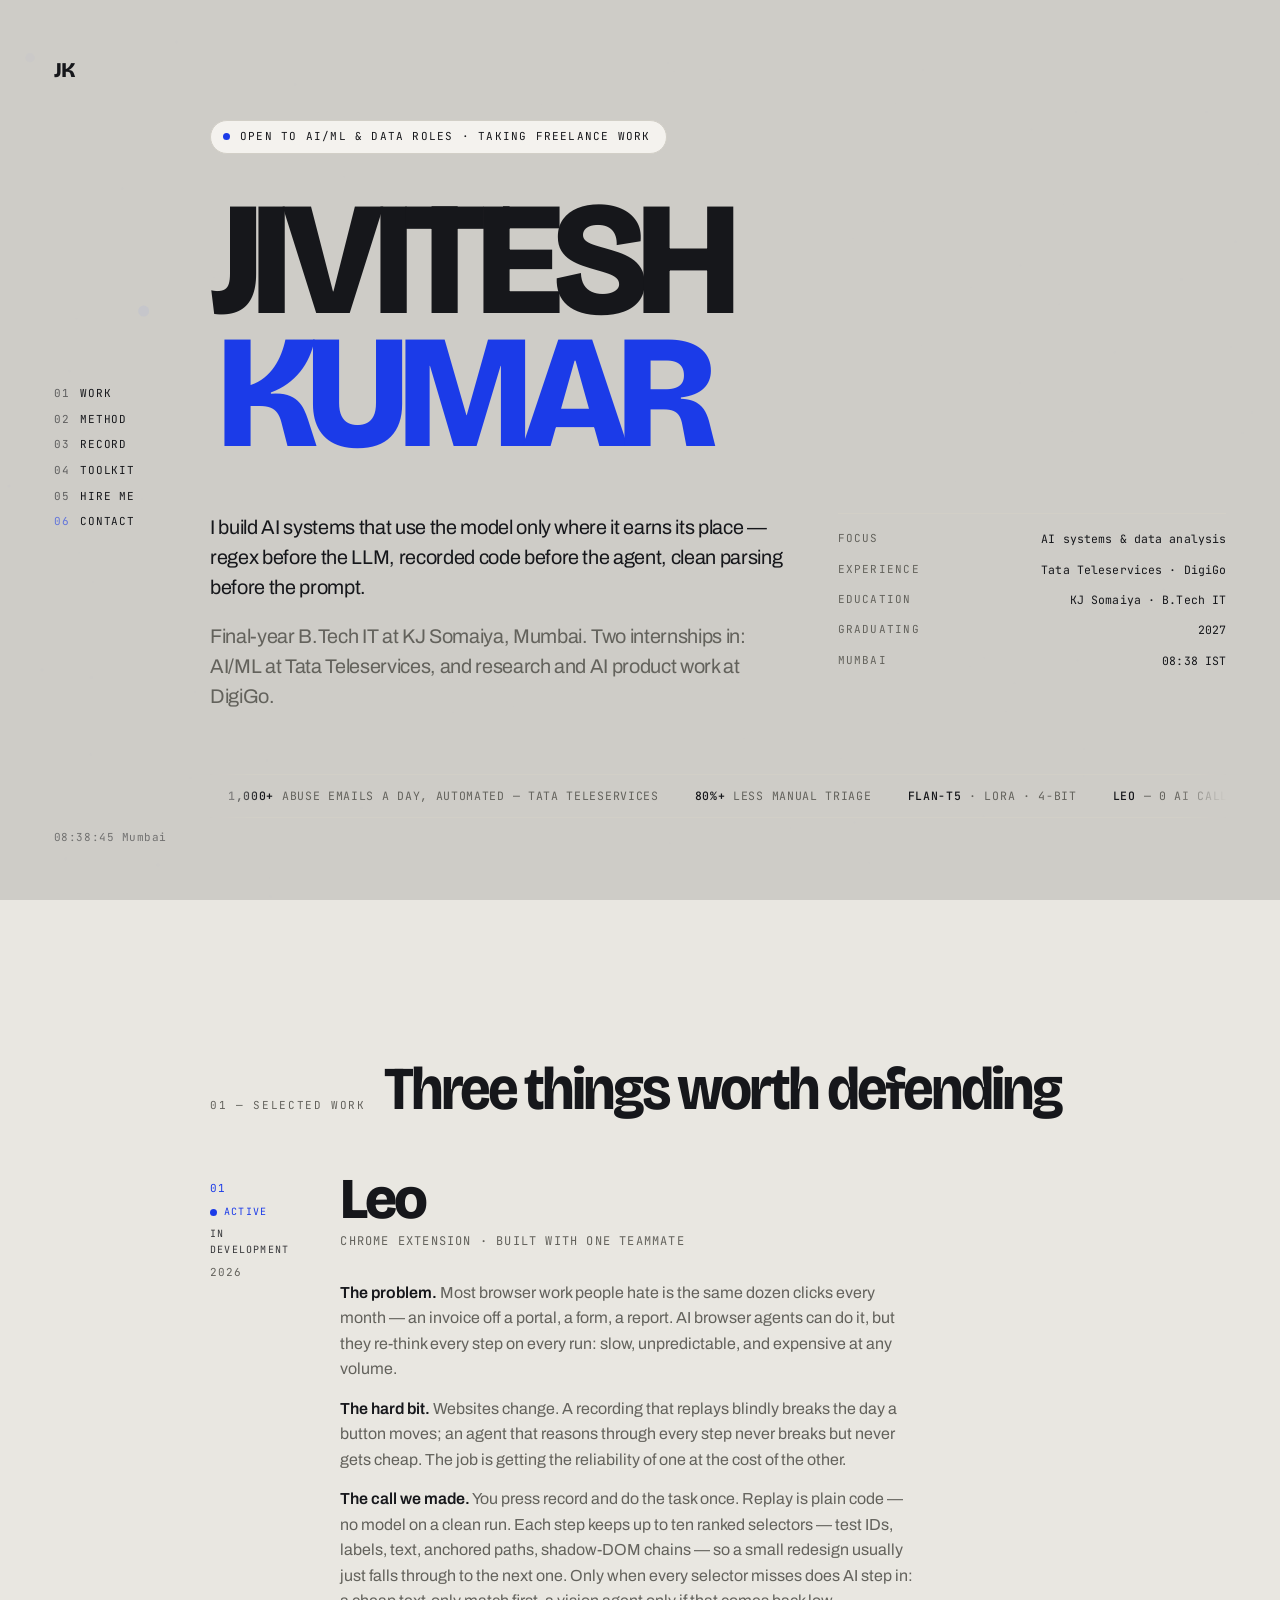
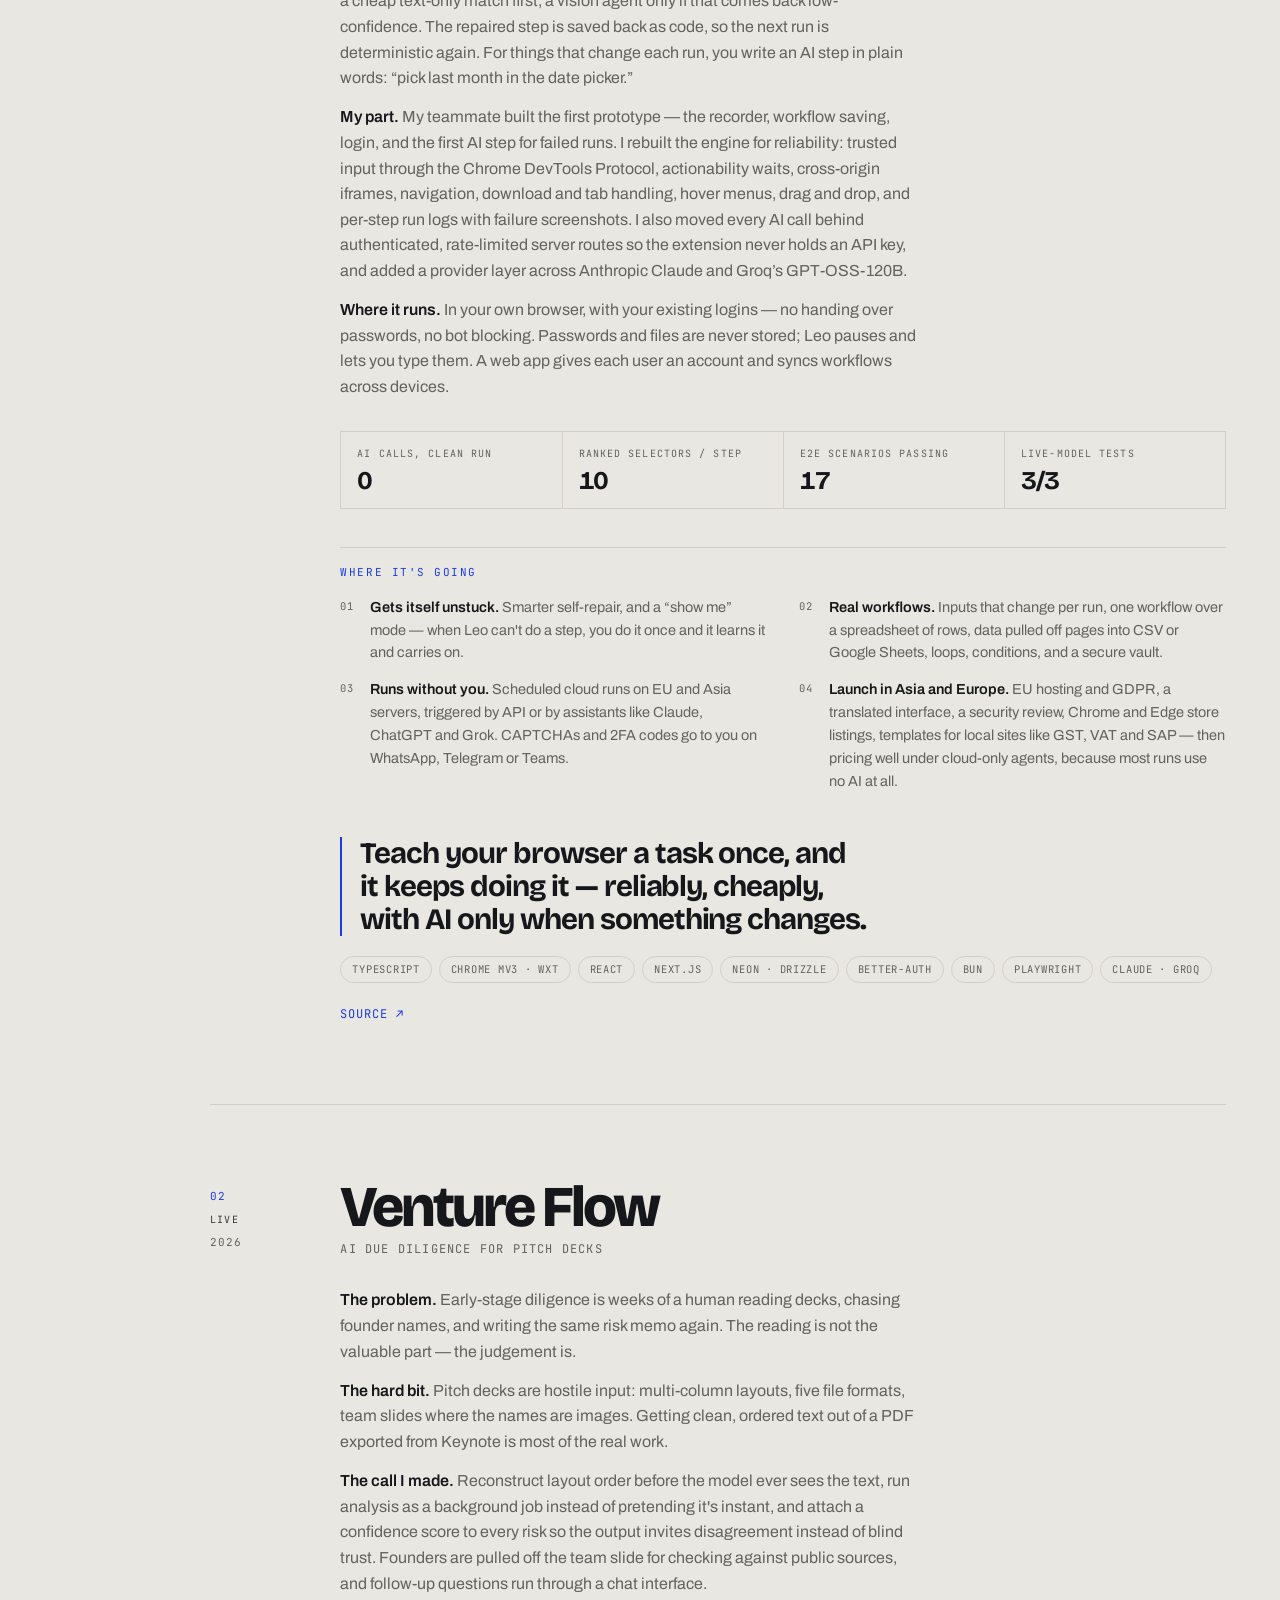
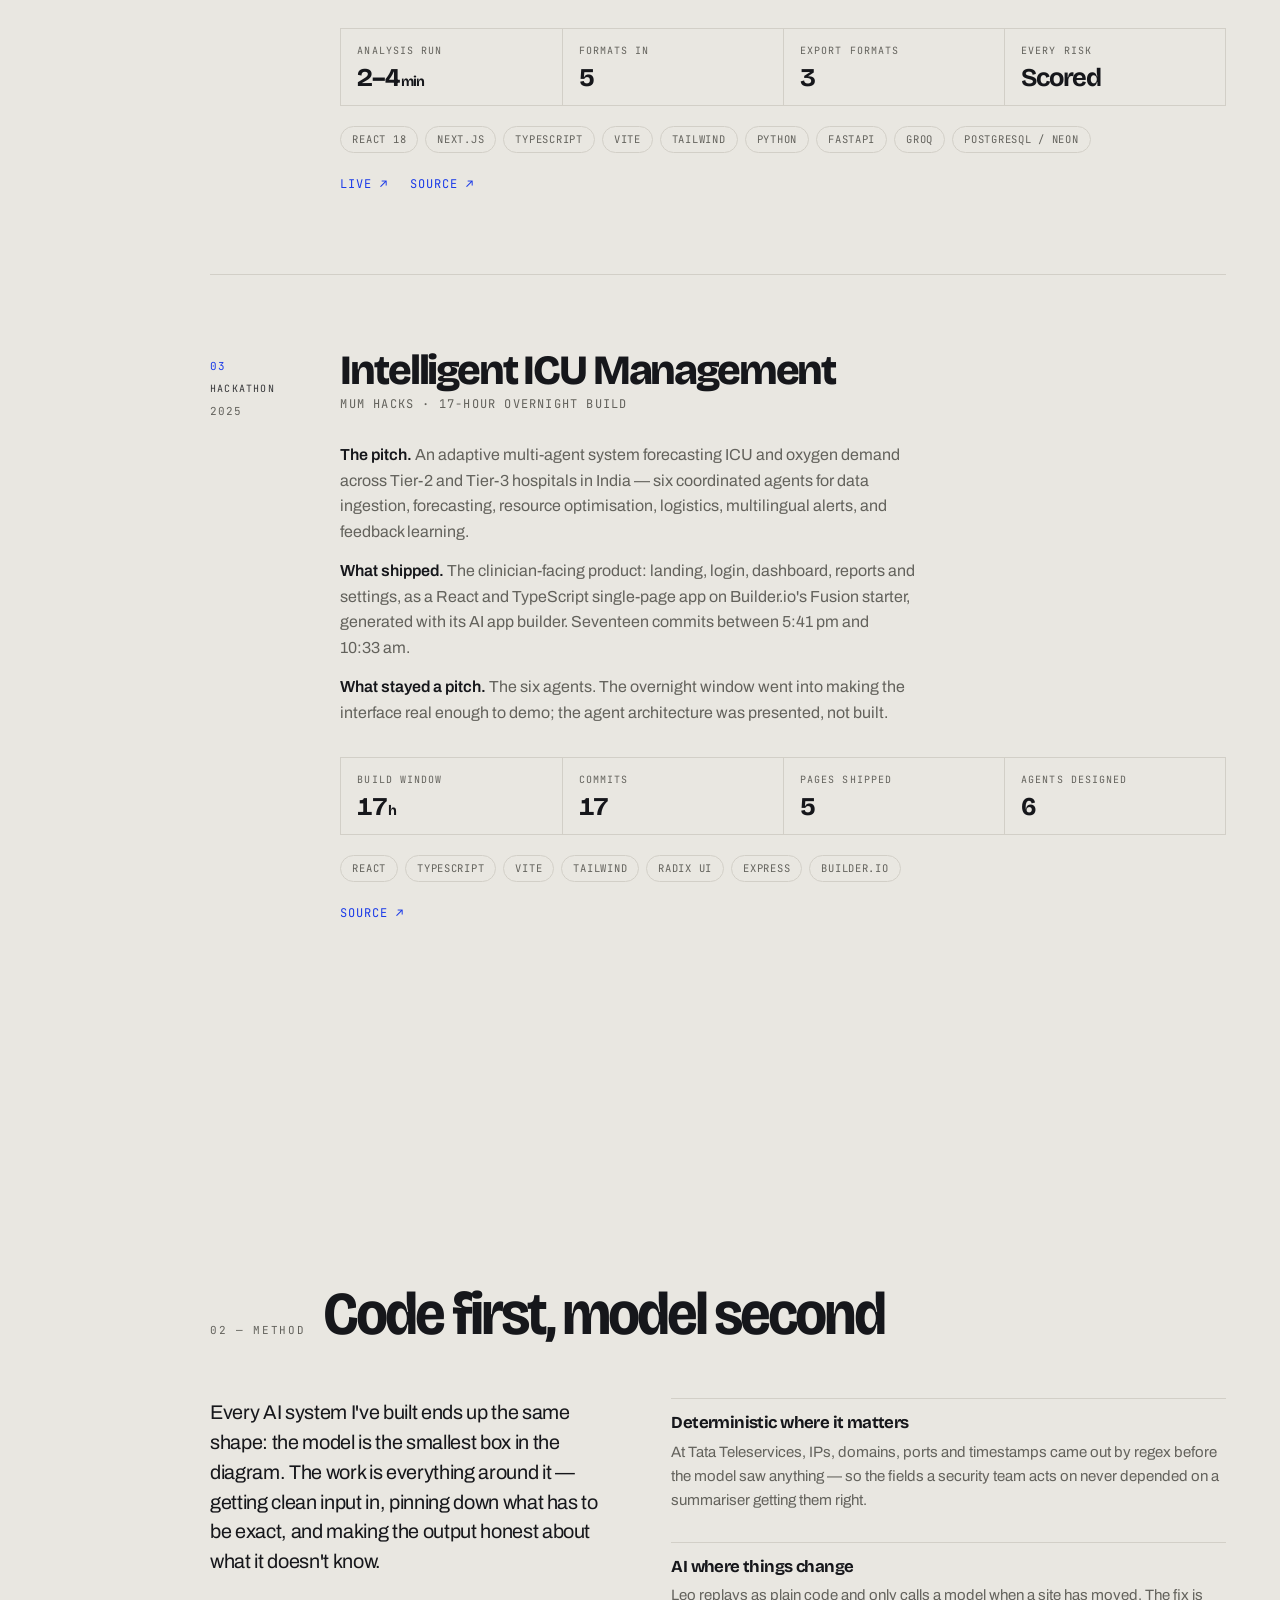
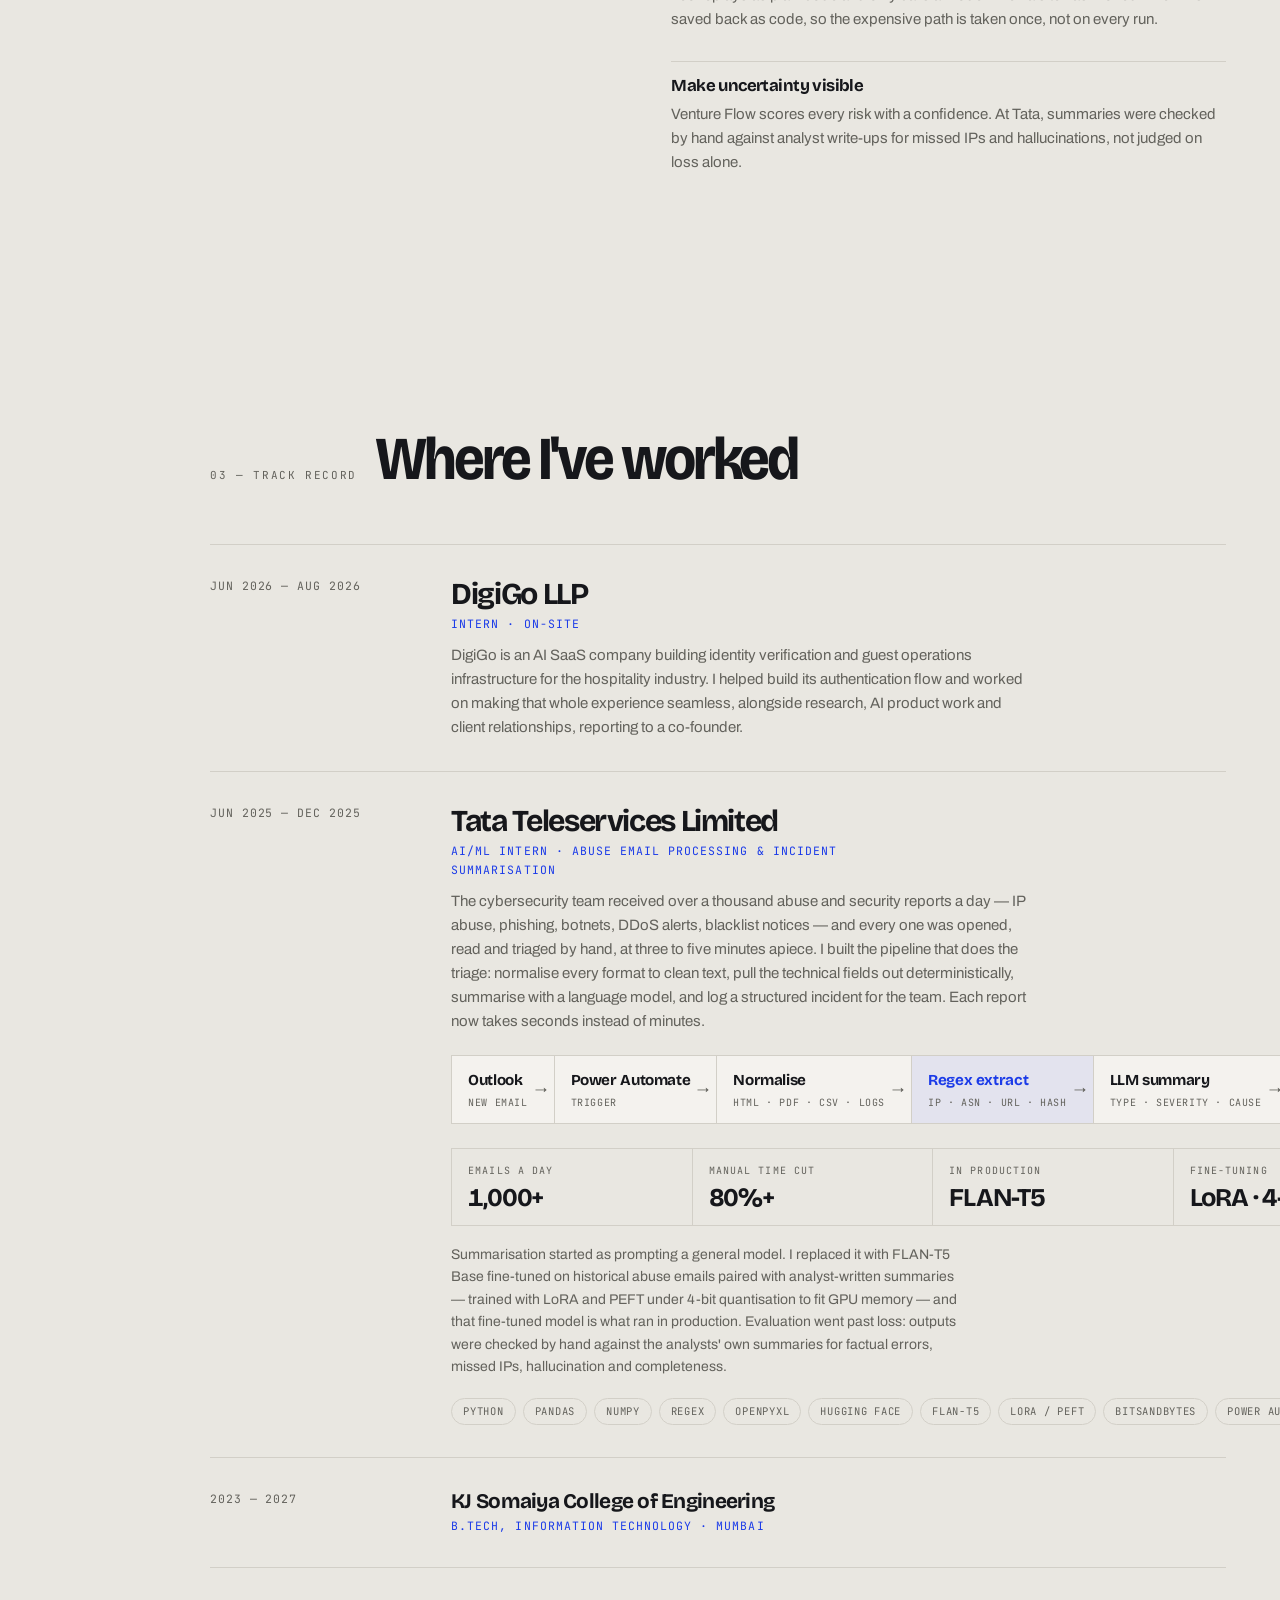
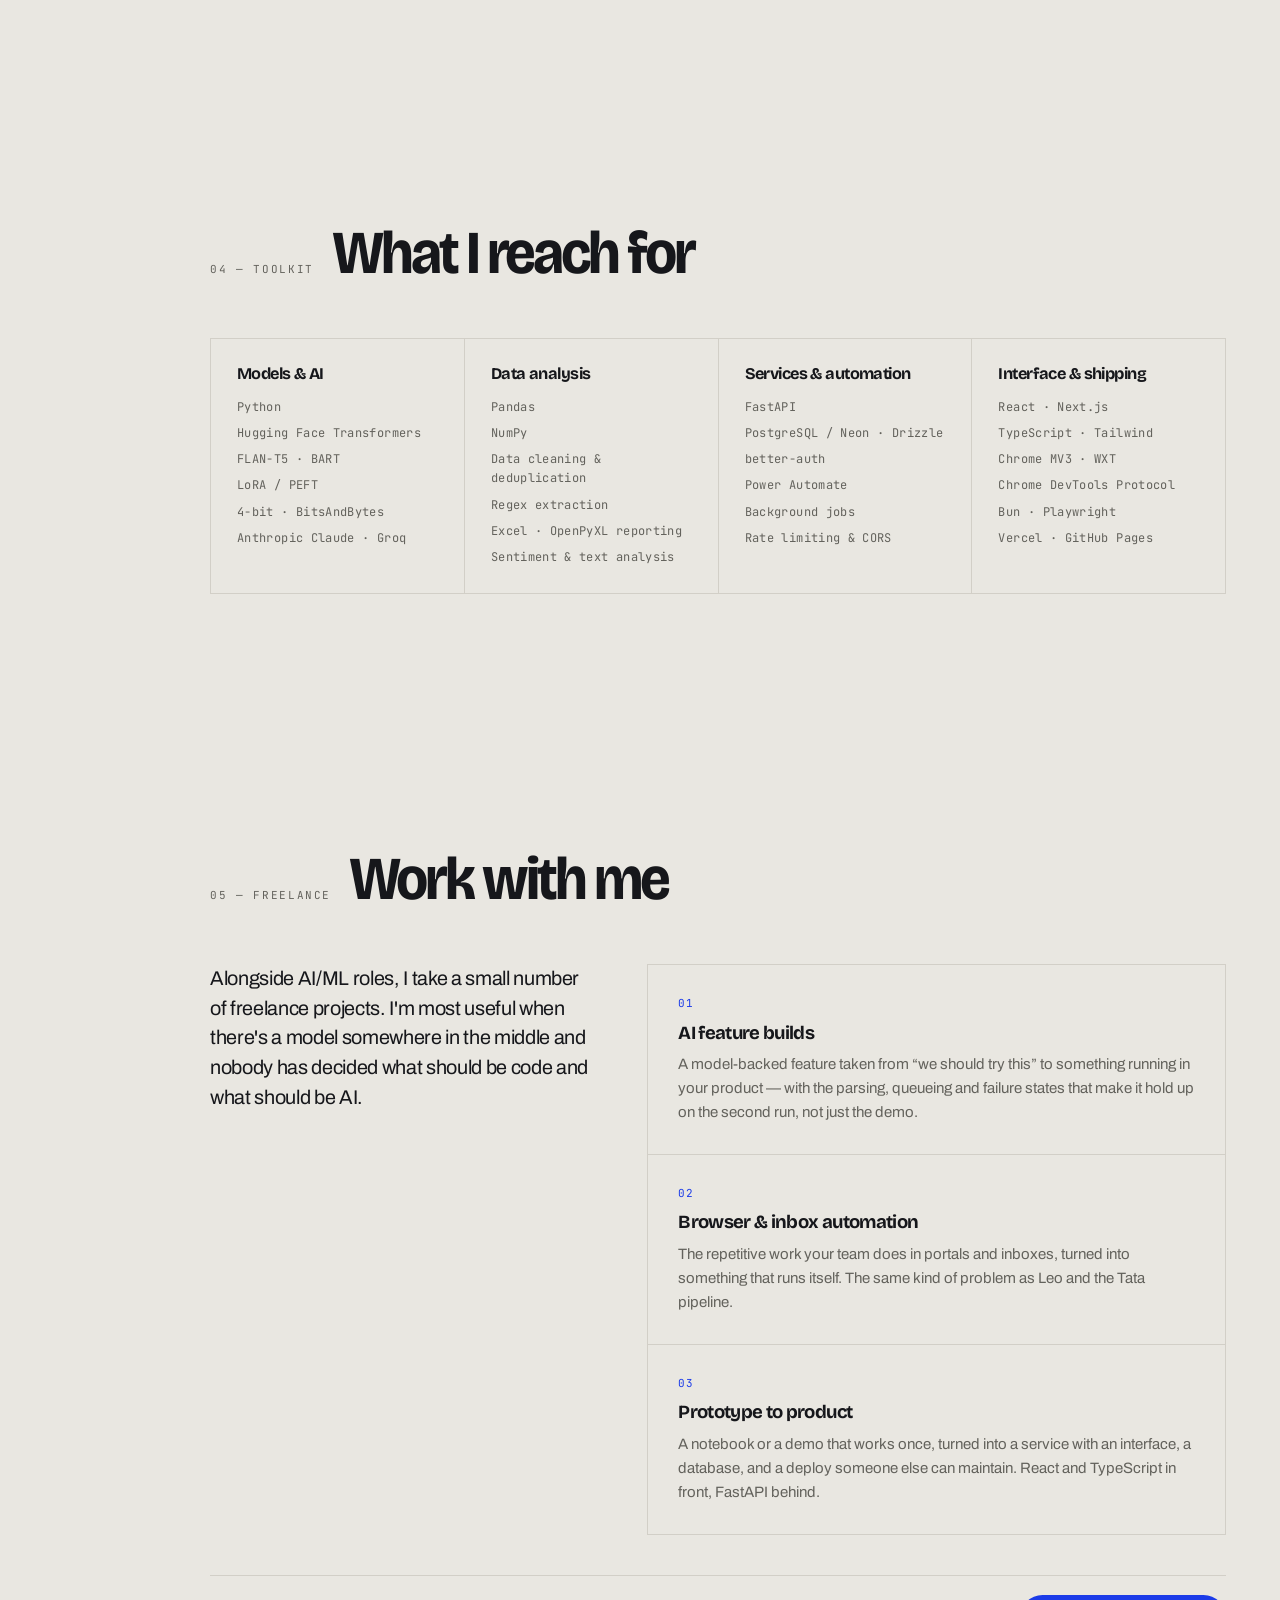
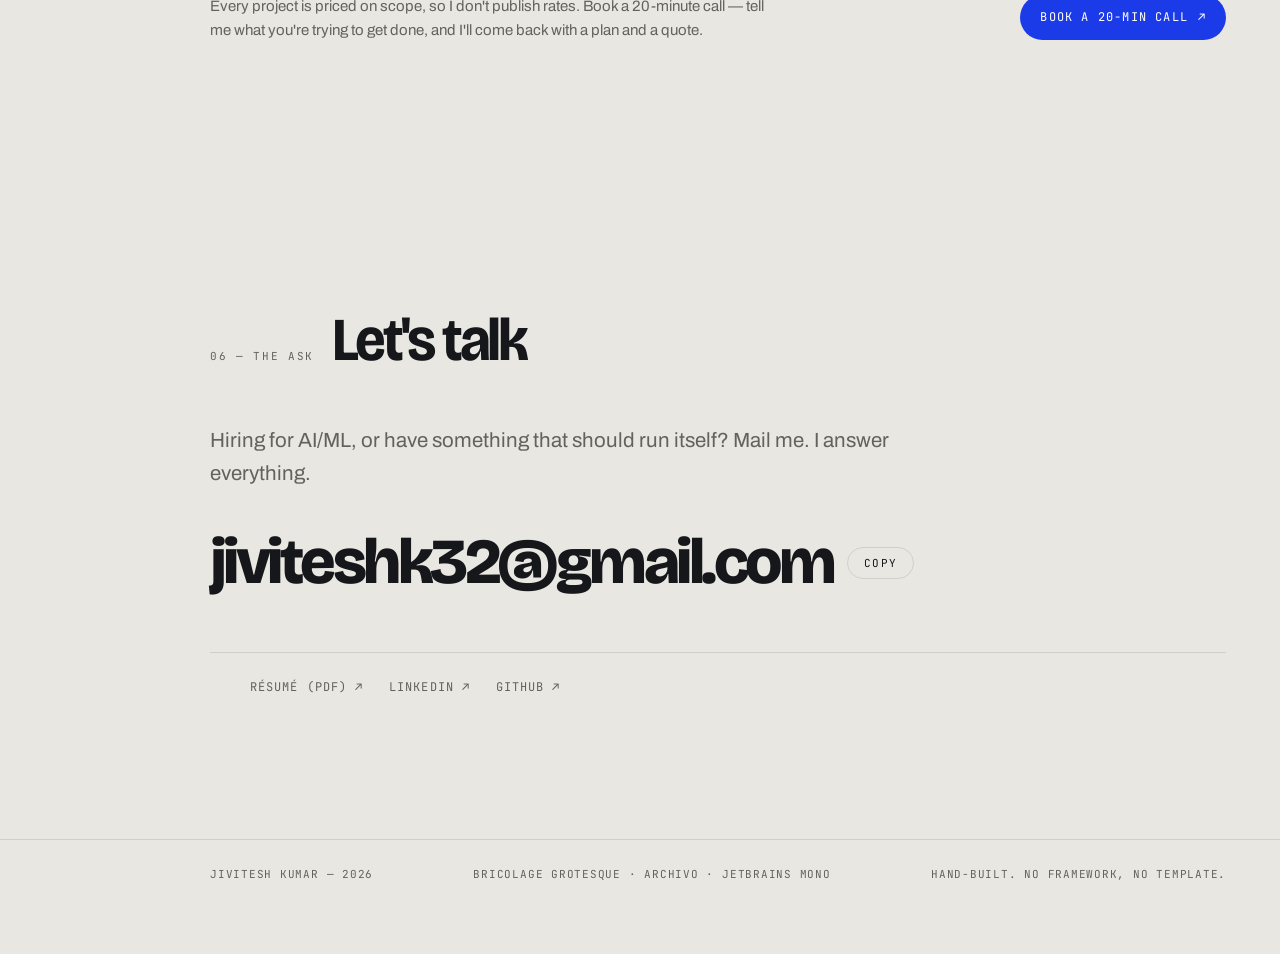
==== commit dc2ce27a: "Mark Leo as active Adds a pulsing "Active" status beside "In development" on the Leo case study, and" ====
--- a/index.html
+++ b/index.html
@@ -92,7 +92,7 @@
 
   <!-- Leo -->
   <article class="case">
-    <div class="case-no"><span>01</span><span class="case-state">In development</span><span class="case-year">2026</span></div>
+    <div class="case-no"><span>01</span><span class="case-state live"><i aria-hidden="true"></i>Active</span><span class="case-state">In development</span><span class="case-year">2026</span></div>
     <div class="case-body">
       <h3>Leo</h3>
       <p class="case-kicker">Chrome extension &middot; built with one teammate</p>
--- a/css/site.css
+++ b/css/site.css
@@ -531,3 +531,16 @@
   transition: transform .2s var(--ease), background-color var(--swap);
 }
 .book-btn:hover{ transform: translateY(-2px); }
+
+/* active project — a live pulse, not a "Live" claim */
+.case-state.live{
+  display: inline-flex; align-items: center; gap: 7px;
+  color: var(--accent) !important; opacity: 1;
+  transition: color var(--swap);
+}
+.case-state.live i{
+  width: 7px; height: 7px; border-radius: 50%; flex: none;
+  background: currentColor;
+  box-shadow: 0 0 0 0 currentColor;
+  animation: pulse 2.6s var(--ease) infinite;
+}
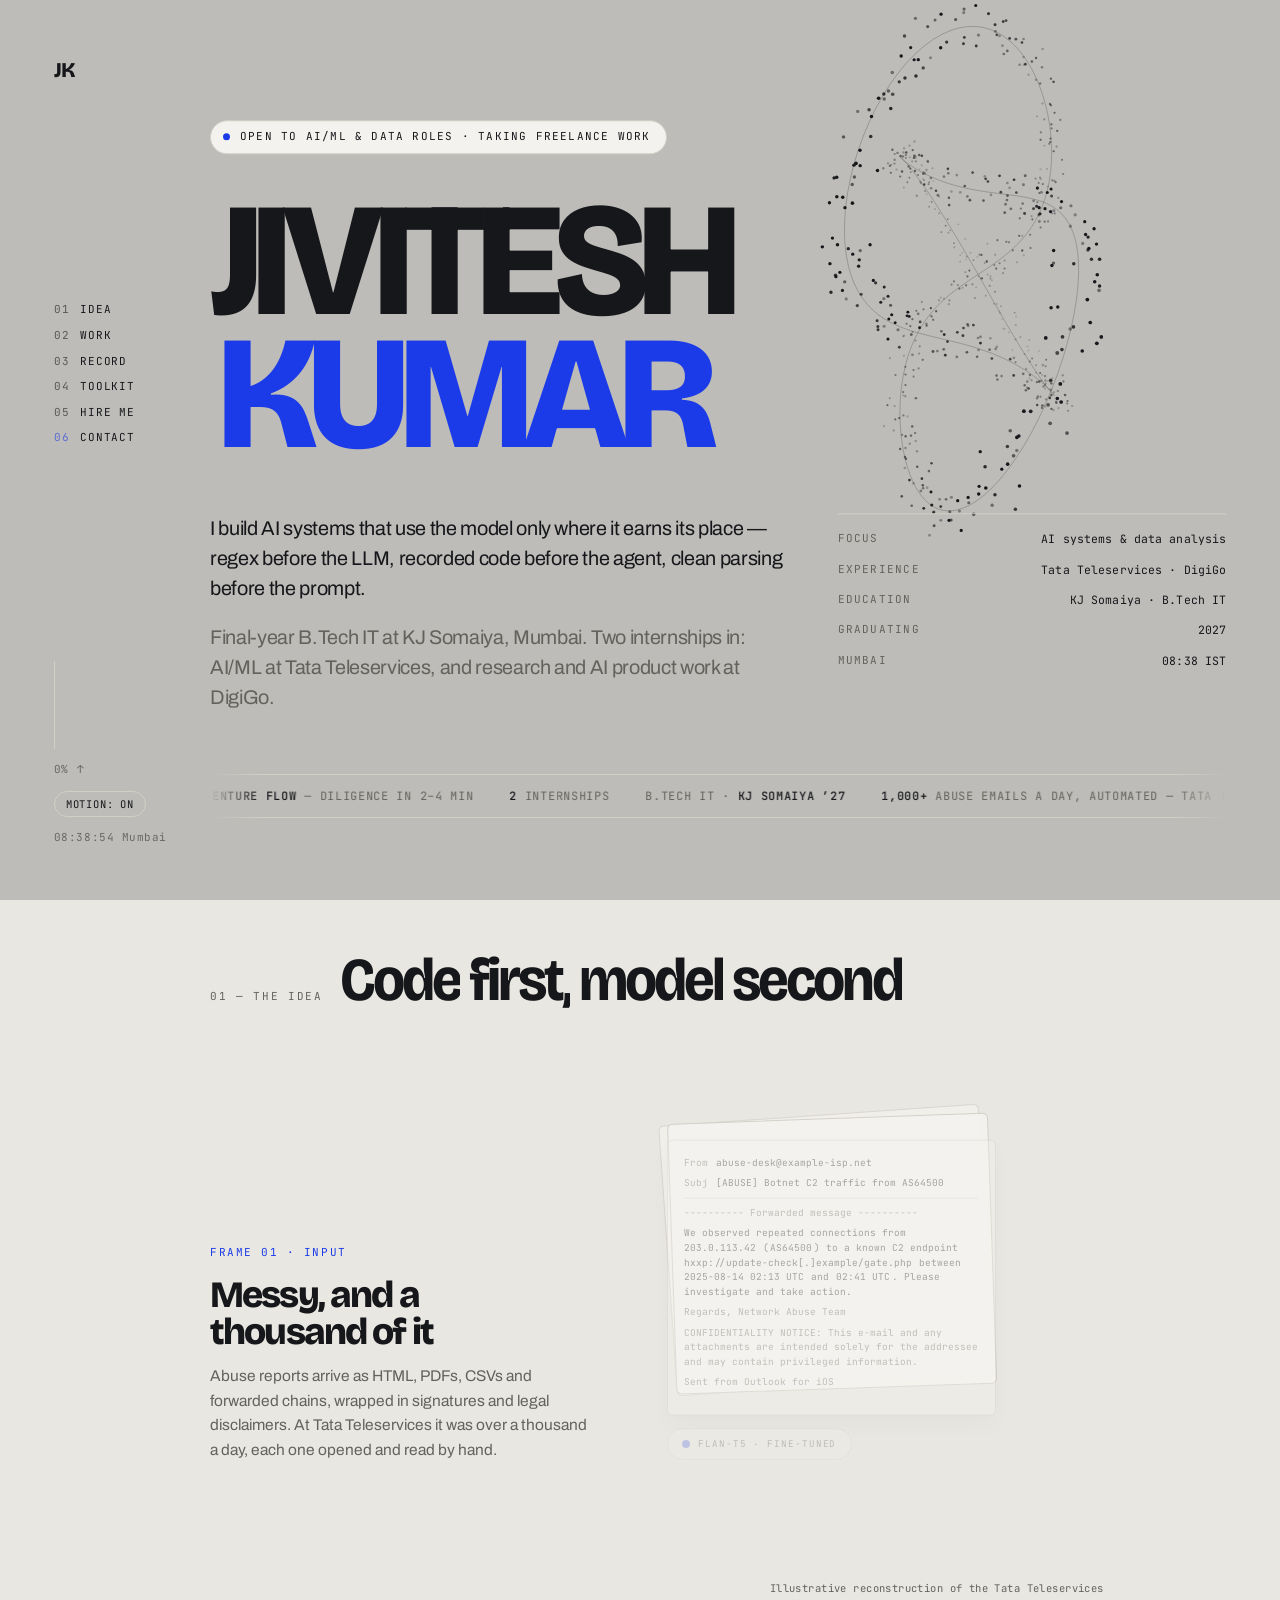
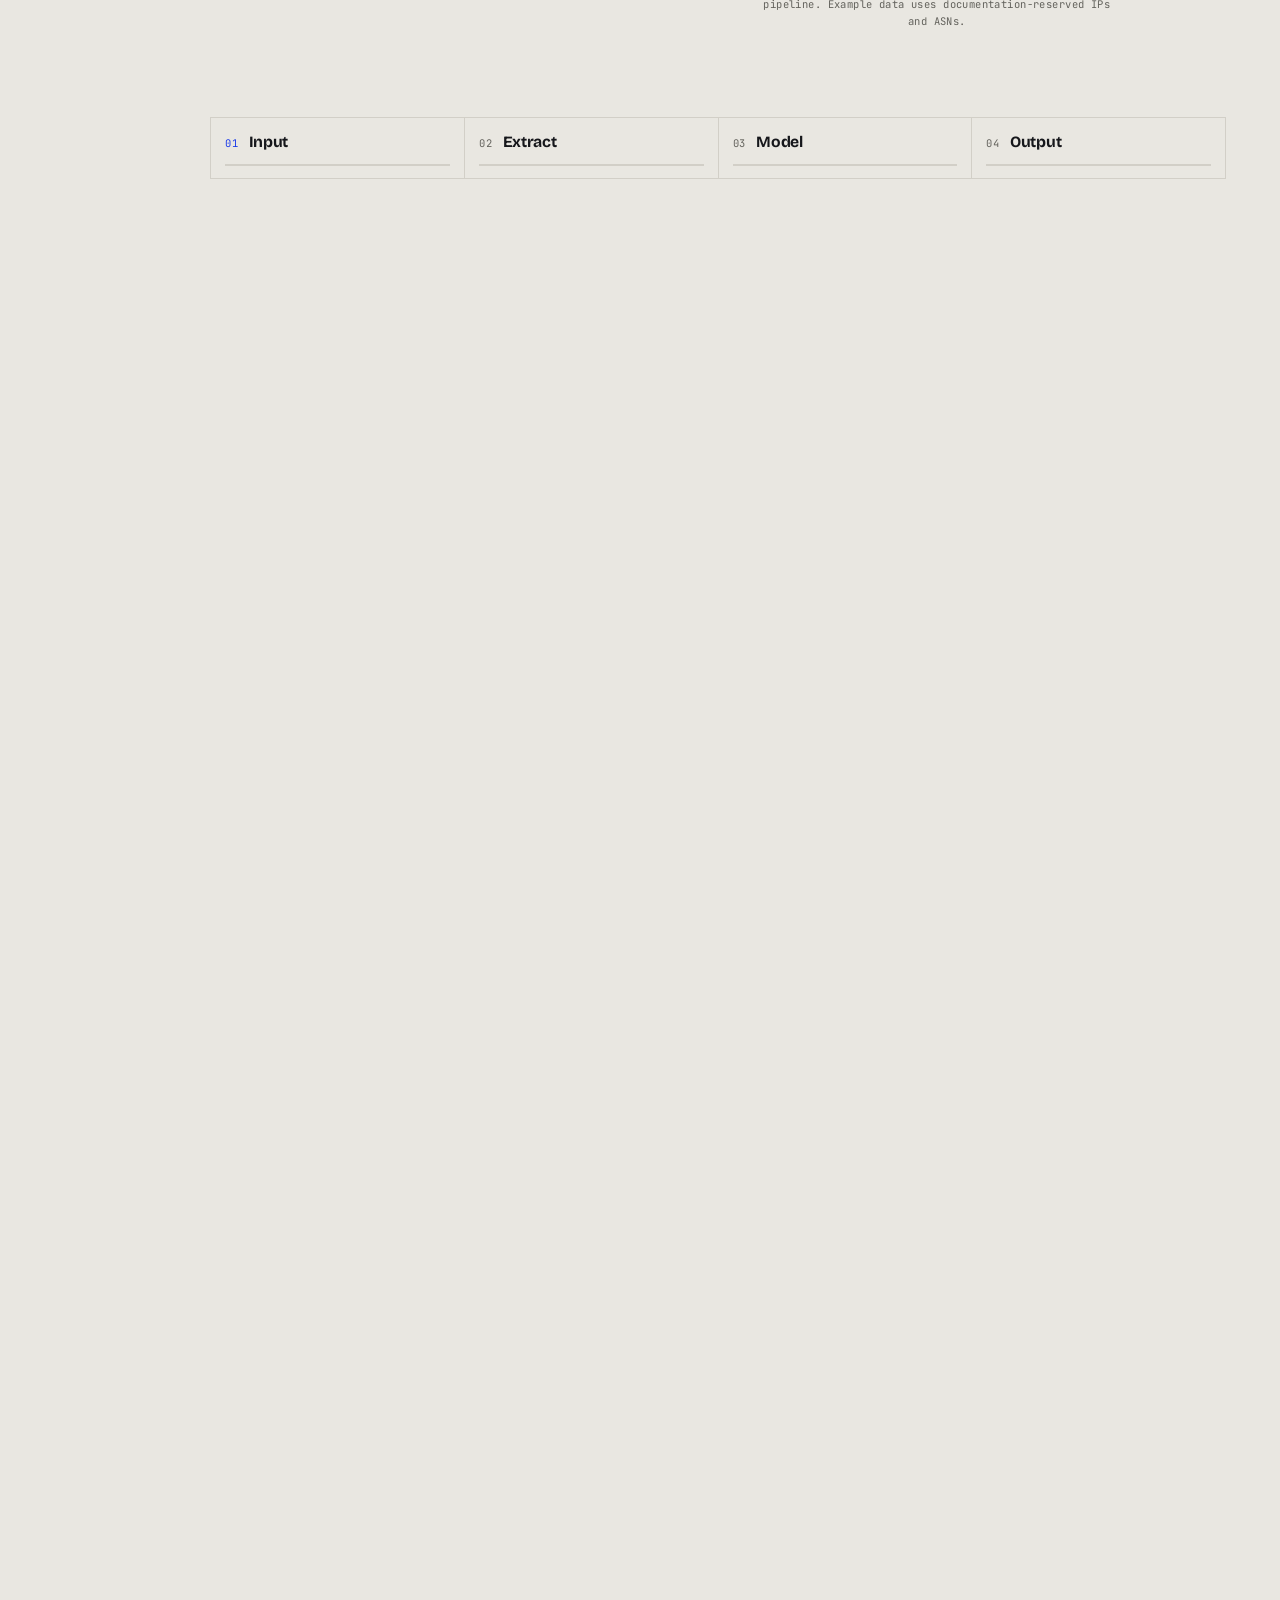
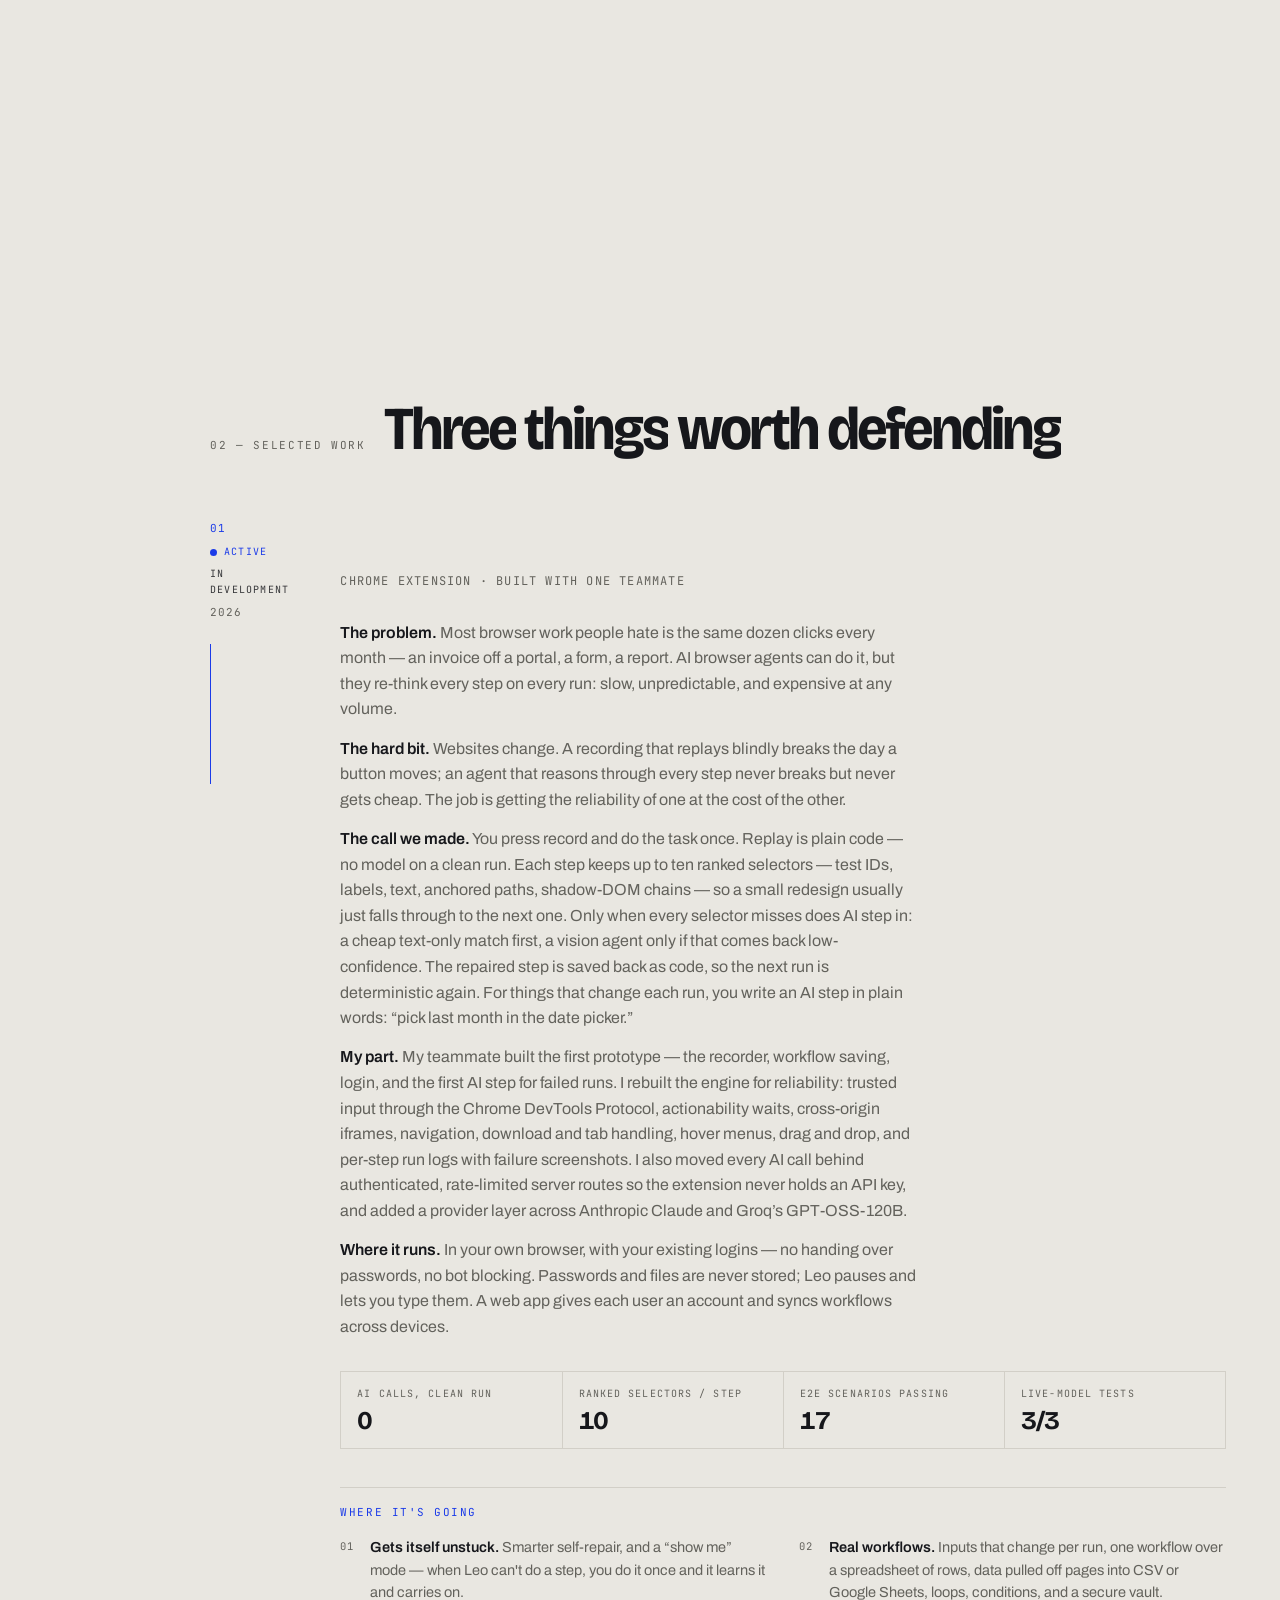
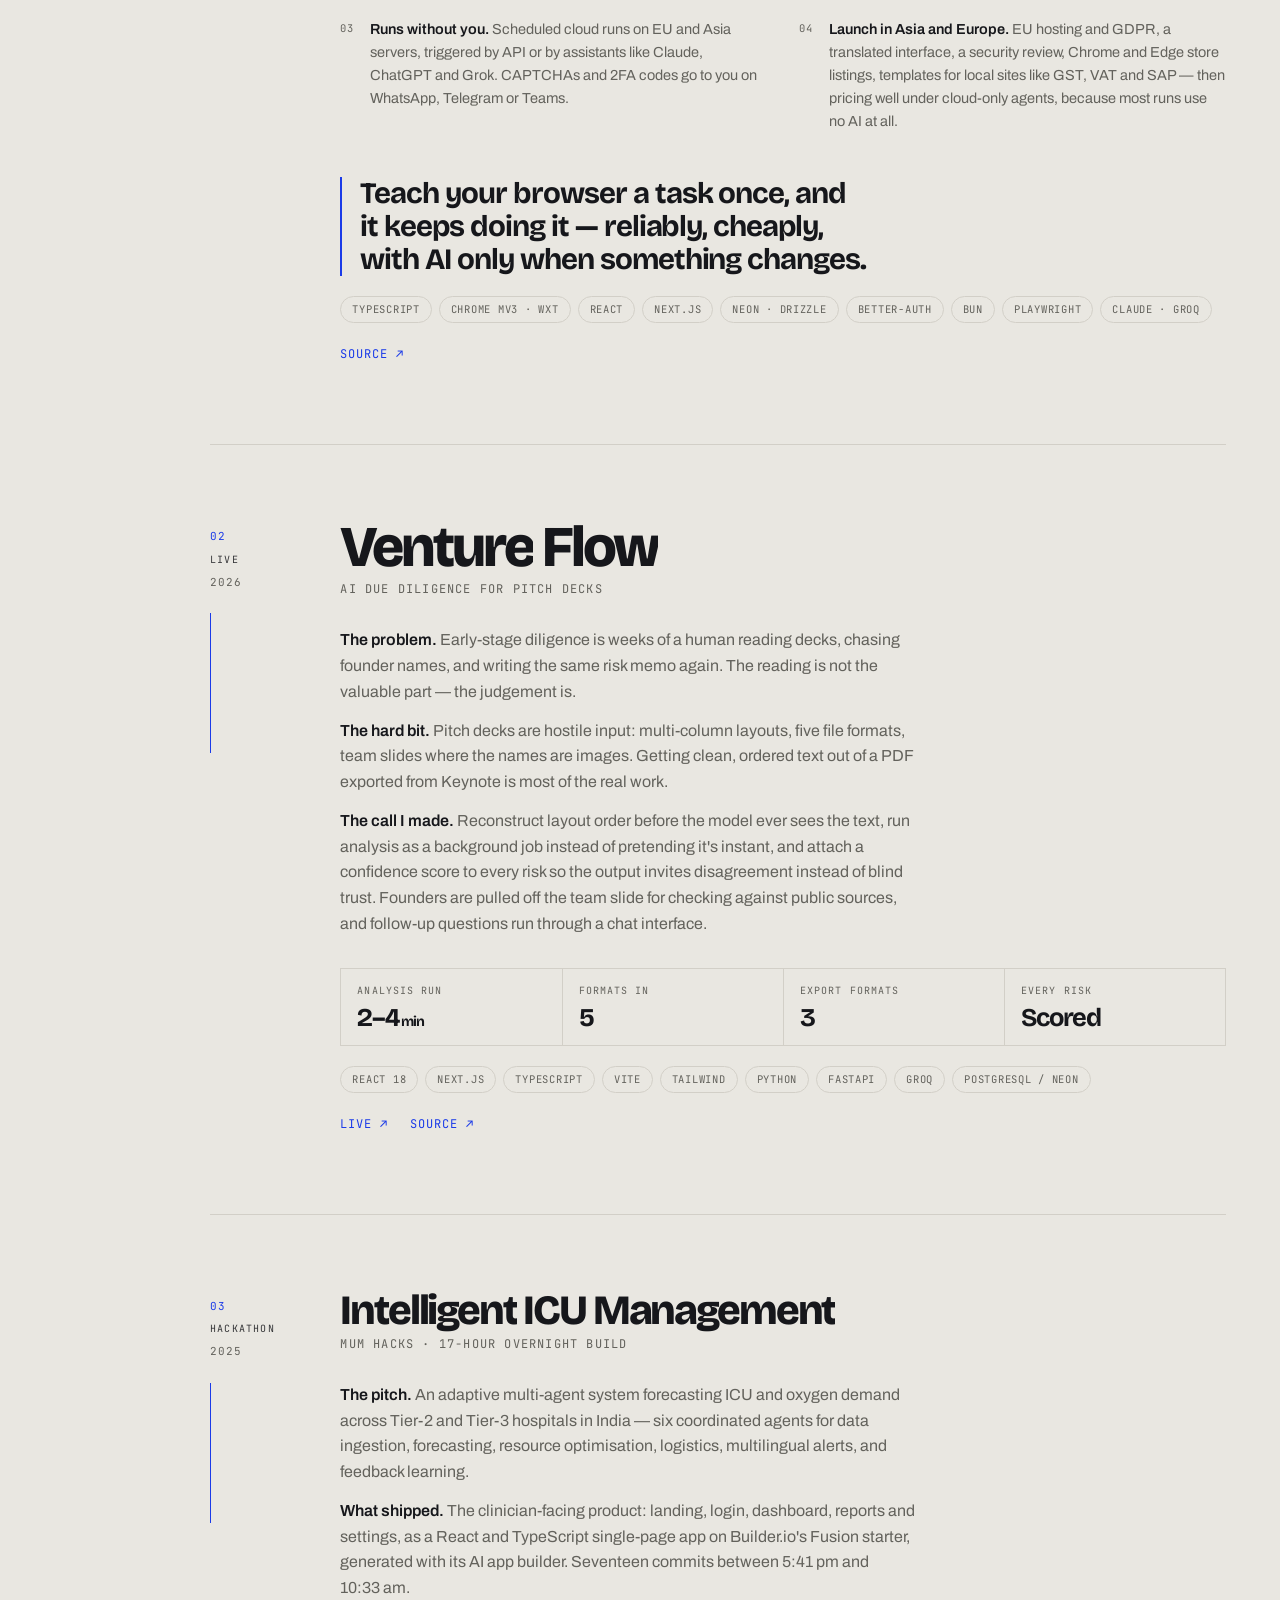
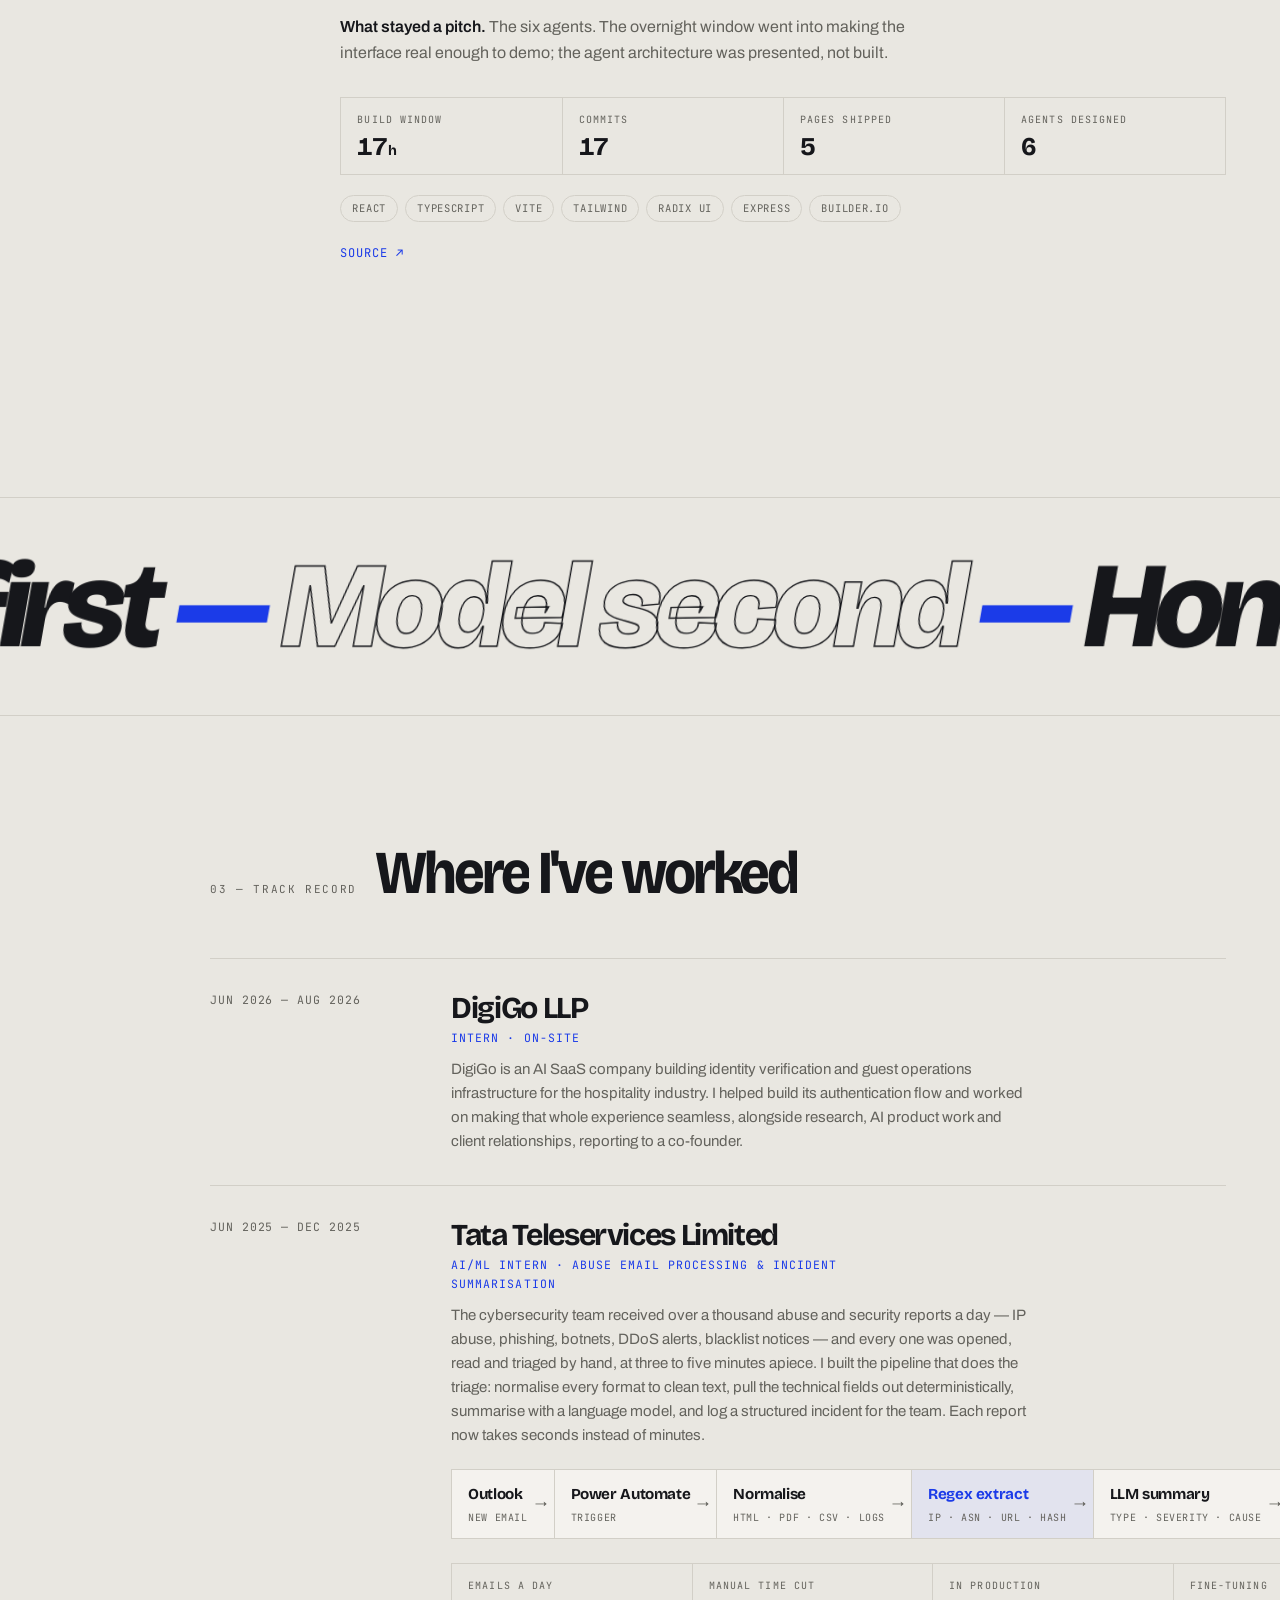
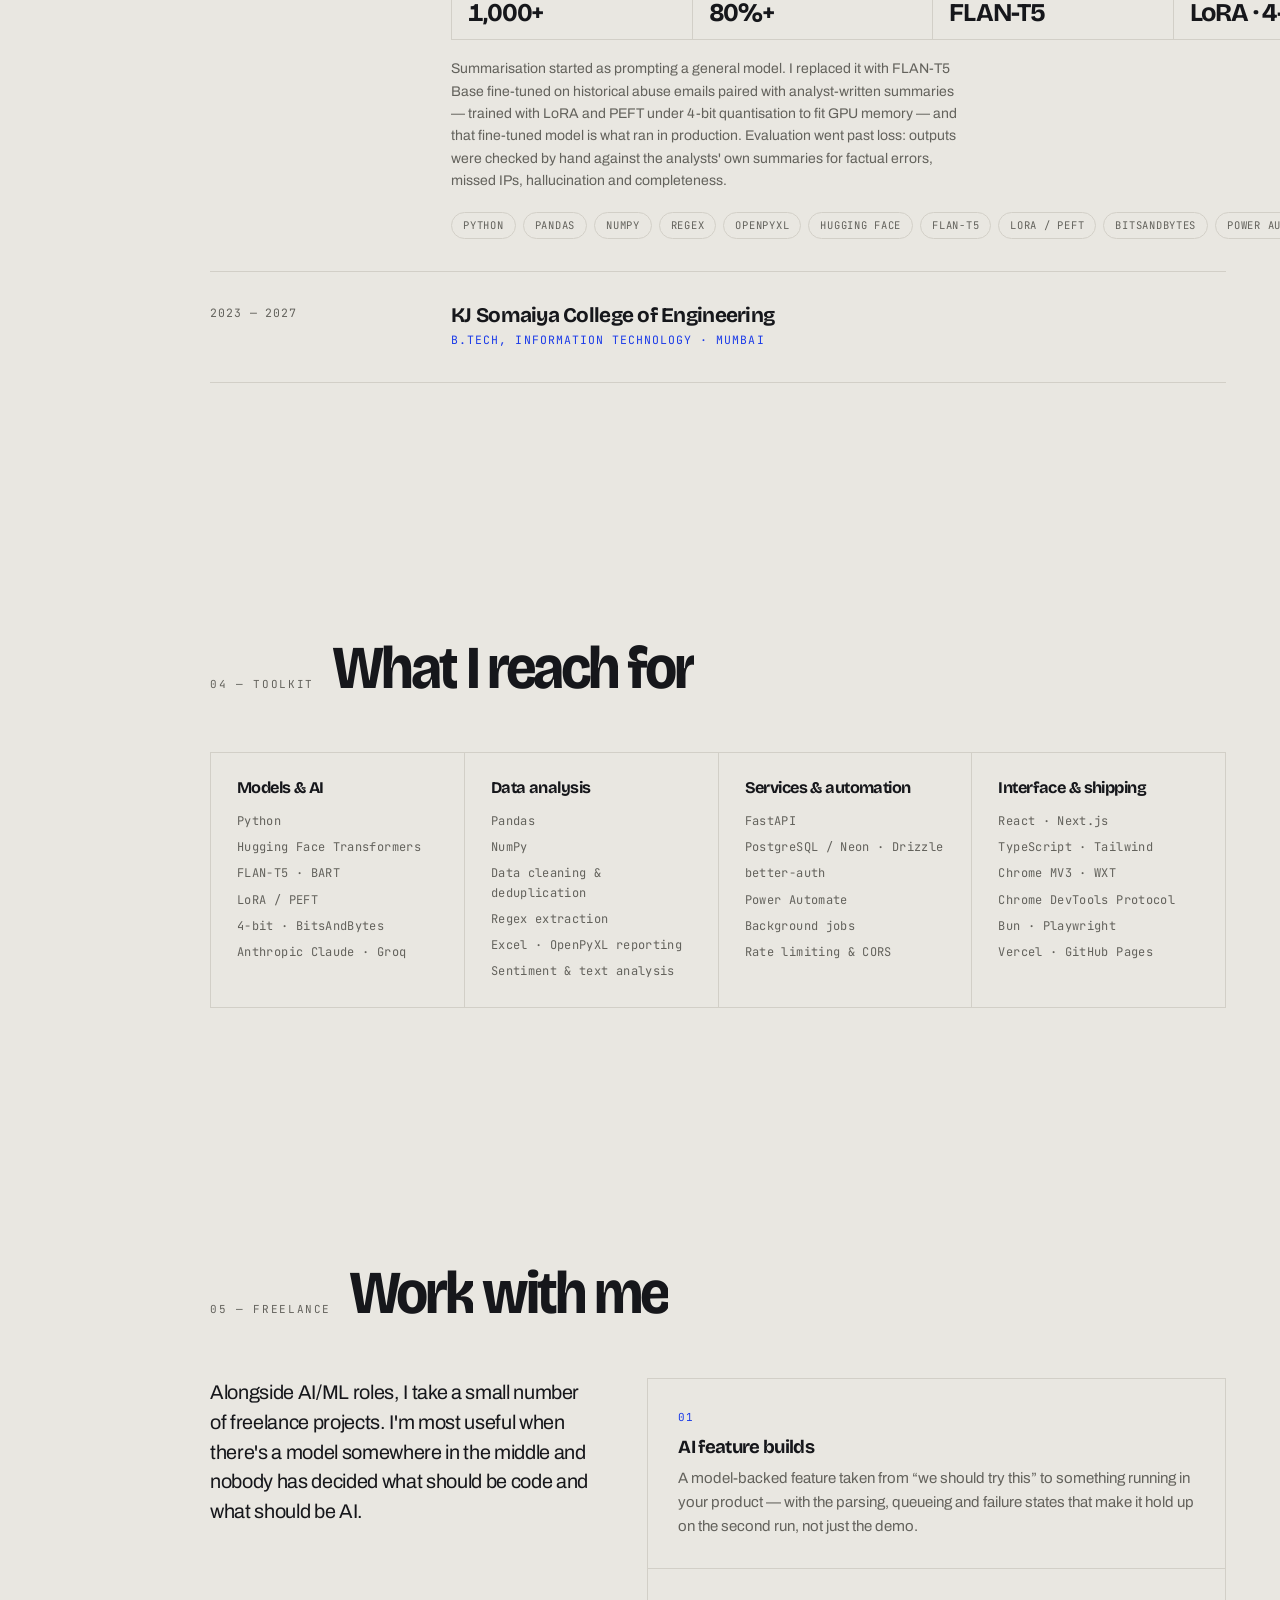
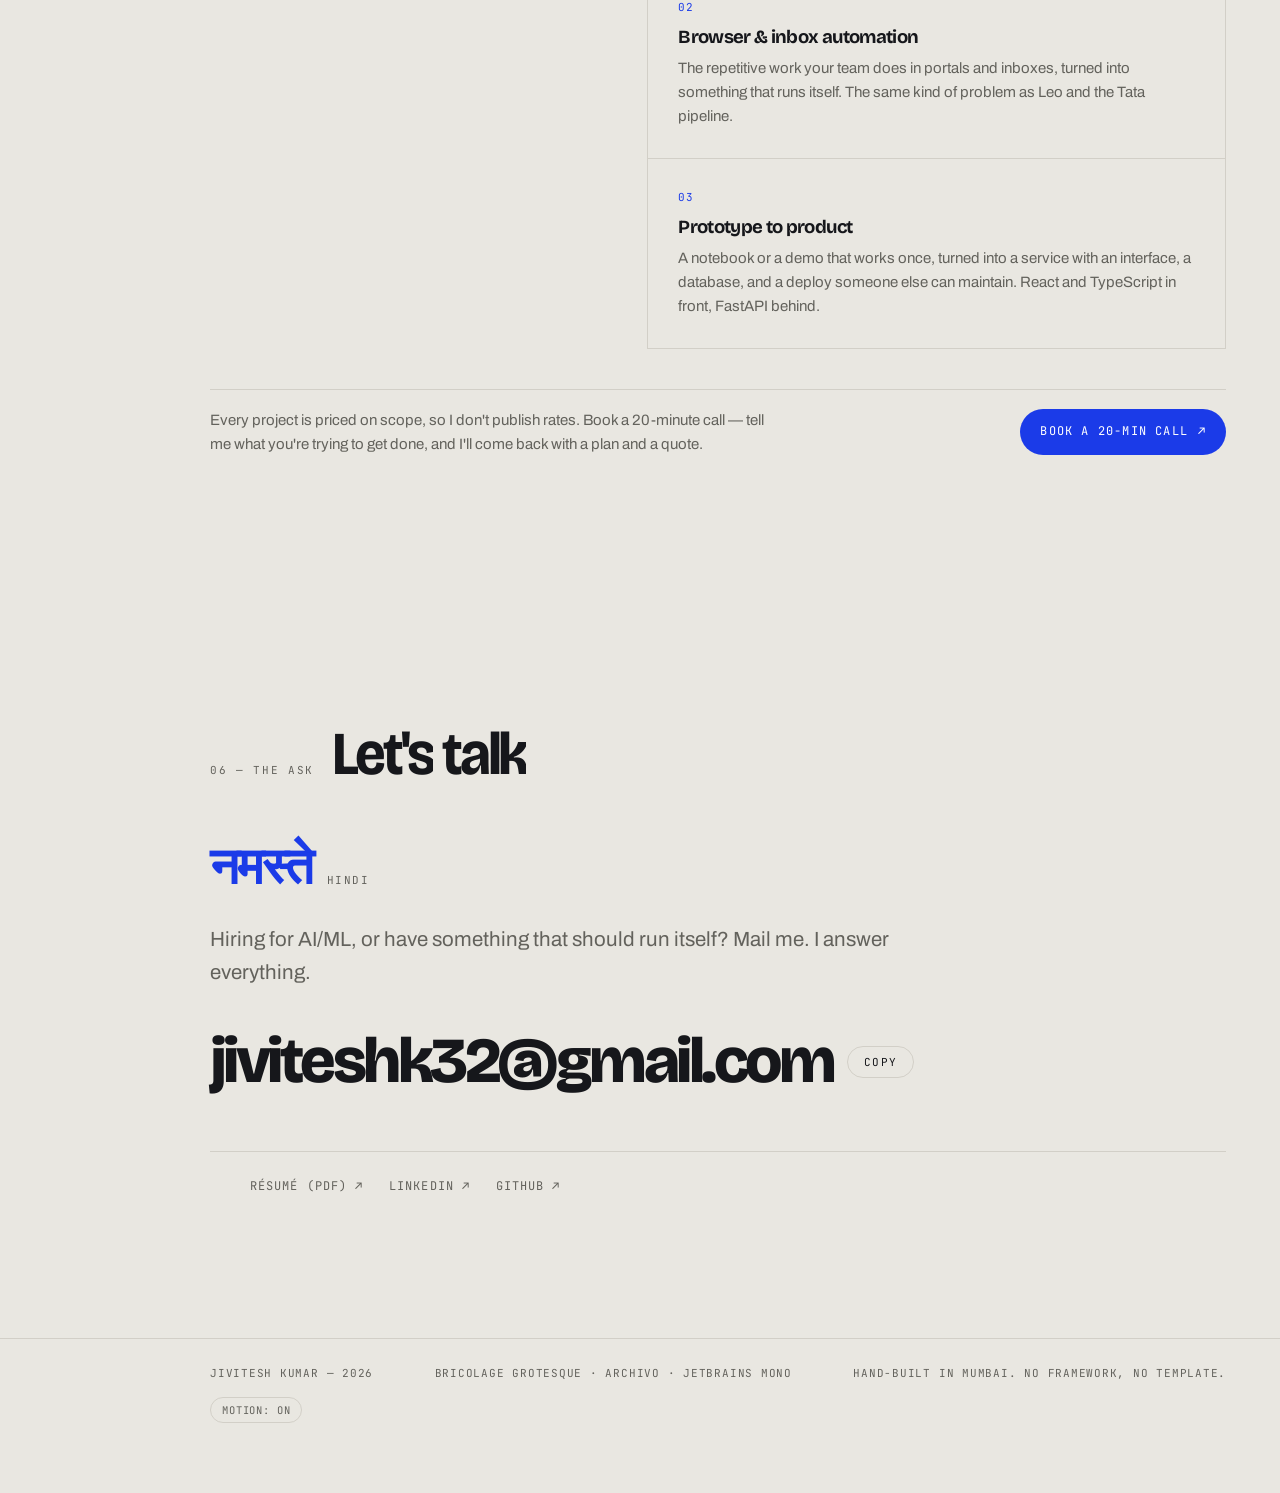
==== commit 37314178: "Add the storyboard chapter, custom cursor and scroll motion - 01 "The idea": a pinned, scroll-driven" ====
--- a/index.html
+++ b/index.html
@@ -26,31 +26,36 @@
 <!-- ── spine ────────────────────────────────────────────── -->
 <aside class="spine">
   <a class="spine-mark" href="#top" aria-label="Back to top">JK</a>
-  <nav aria-label="Sections">
-    <a href="#work"><i>01</i> Work</a>
-    <a href="#method"><i>02</i> Method</a>
+  <nav aria-label="Chapters">
+    <a href="#idea"><i>01</i> Idea</a>
+    <a href="#work"><i>02</i> Work</a>
     <a href="#record"><i>03</i> Record</a>
     <a href="#toolkit"><i>04</i> Toolkit</a>
     <a href="#hire"><i>05</i> Hire me</a>
     <a href="#contact"><i>06</i> Contact</a>
   </nav>
-  <p class="clock"><span id="clock">--:--:--</span> Mumbai</p>
+  <div class="spine-foot">
+    <div class="meter" aria-hidden="true"><span id="meter"></span></div>
+    <p class="dir" id="dir" aria-hidden="true">0% &darr;</p>
+    <button class="motion-toggle" type="button" hidden>Motion</button>
+    <p class="clock"><span id="clock">--:--:--</span> Mumbai</p>
+  </div>
 </aside>
 
 <main id="top">
 
 <!-- ── 00 · opening ─────────────────────────────────────── -->
 <section class="hero" id="hero">
-  <p class="status"><span class="dot"></span> Open to AI/ML &amp; data roles &middot; taking freelance work</p>
-
-  <h1><span>JIVITESH</span><span>KUMAR</span></h1>
+  <p class="status" data-depth="0.35"><span class="dot"></span> Open to AI/ML &amp; data roles &middot; taking freelance work</p>
+
+  <h1 id="name" aria-label="Jivitesh Kumar"><span class="line" data-depth="0.9">JIVITESH</span><span class="line" data-depth="1.3">KUMAR</span></h1>
 
   <div class="hero-grid">
-    <div>
+    <div data-depth="0.55">
       <p class="lead">I build AI systems that use the model only where it earns its place &mdash; regex before the LLM, recorded code before the agent, clean parsing before the prompt.</p>
       <p class="lead dim">Final-year B.Tech IT at KJ Somaiya, Mumbai. Two internships in: AI/ML at Tata Teleservices, and research and AI product work at DigiGo.</p>
     </div>
-    <dl class="hero-meta">
+    <dl class="hero-meta" data-depth="0.3">
       <div><dt>Focus</dt><dd>AI systems &amp; data analysis</dd></div>
       <div><dt>Experience</dt><dd>Tata Teleservices &middot; DigiGo</dd></div>
       <div><dt>Education</dt><dd>KJ Somaiya &middot; B.Tech IT</dd></div>
@@ -83,10 +88,93 @@
   </div>
 </section>
 
-<!-- ── 01 · work · NIGHT ────────────────────────────────── -->
+<!-- ── 01 · the idea · storyboard ──────────────────────── -->
+<section class="story" id="idea" aria-labelledby="idea-title">
+  <div class="story-stage">
+    <header class="sec-head story-head">
+      <span class="eyebrow">01 &mdash; The idea</span>
+      <h2 id="idea-title">Code first, model second</h2>
+    </header>
+
+    <div class="story-grid">
+      <ol class="captions">
+        <li class="cap on" data-frame="0">
+          <span class="cap-no">Frame 01 &middot; Input</span>
+          <h3>Messy, and a thousand of it</h3>
+          <p>Abuse reports arrive as HTML, PDFs, CSVs and forwarded chains, wrapped in signatures and legal disclaimers. At Tata Teleservices it was over a thousand a day, each one opened and read by hand.</p>
+        </li>
+        <li class="cap" data-frame="1">
+          <span class="cap-no">Frame 02 &middot; Extract</span>
+          <h3>Deterministic where it matters</h3>
+          <p>IPs, ASNs, URLs and timestamps come out by regex before any model sees the text. The fields a security team acts on never depend on a summariser getting them right.</p>
+        </li>
+        <li class="cap" data-frame="2">
+          <span class="cap-no">Frame 03 &middot; Model</span>
+          <h3>AI only where it earns its place</h3>
+          <p>The model gets clean text and pinned facts, and does the one thing code can't: write the judgement. Leo works the same way &mdash; plain-code replay, and a model only when a site has changed.</p>
+        </li>
+        <li class="cap" data-frame="3">
+          <span class="cap-no">Frame 04 &middot; Output</span>
+          <h3>Honest about what it knows</h3>
+          <p>Every report becomes a structured incident in one format, from a model checked by hand against analysts' own summaries for missed IPs and hallucinations. Venture Flow does the same with a confidence score on every risk.</p>
+        </li>
+      </ol>
+
+      <figure class="machine-wrap">
+        <div class="machine" id="machine" aria-hidden="true">
+          <div class="ghost g2"></div>
+          <div class="ghost g1"></div>
+          <article class="m-card">
+            <p class="m-head"><span>From</span>abuse-desk@example-isp.net</p>
+            <p class="m-head"><span>Subj</span>[ABUSE] Botnet C2 traffic from AS64500</p>
+            <p class="m-noise">---------- Forwarded message ----------</p>
+            <p class="m-body">We observed repeated connections from <mark>203.0.113.42</mark> (<mark>AS64500</mark>) to a known C2 endpoint <mark>hxxp://update-check[.]example/gate.php</mark> between <mark>2025-08-14 02:13 UTC</mark> and <mark>02:41 UTC</mark>. Please investigate and take action.</p>
+            <p class="m-noise">Regards, Network Abuse Team</p>
+            <p class="m-noise">CONFIDENTIALITY NOTICE: This e-mail and any attachments are intended solely for the addressee and may contain privileged information.</p>
+            <p class="m-noise">Sent from Outlook for iOS</p>
+          </article>
+          <p class="count"><span>1,000+ a day</span></p>
+          <div class="json">
+            <p class="obj-label">regex &middot; deterministic</p>
+            <div class="br">{</div>
+            <div class="j" style="--i:0"><span class="jk">"ip"</span>: "203.0.113.42",</div>
+            <div class="j" style="--i:1"><span class="jk">"asn"</span>: "AS64500",</div>
+            <div class="j" style="--i:2"><span class="jk">"url"</span>: "update-check.example/gate.php",</div>
+            <div class="j" style="--i:3"><span class="jk">"first_seen"</span>: "02:13Z",</div>
+            <div class="j" style="--i:4"><span class="jk">"last_seen"</span>: "02:41Z"</div>
+            <div class="br">}</div>
+          </div>
+          <svg class="wires" viewBox="0 0 44 36" preserveAspectRatio="none" focusable="false"><path class="w1" pathLength="1" d="M24.3 11.4 C 25.9 11.4, 25.7 7.8, 27.4 7.8"/><path class="w2" pathLength="1" d="M35 16.6 C 35 22.6, 14.8 20.4, 13.8 25.2"/></svg>
+          <div class="model"><i></i><span>FLAN-T5 &middot; fine-tuned</span></div>
+          <div class="sum"><span class="sum-label">Model summary</span><span class="sum-text" id="sumText">Botnet C2 beaconing from customer IP 203.0.113.42 (AS64500) over 28 minutes. Likely compromised host.</span><span class="caret"></span></div>
+          <div class="inc">
+            <p class="inc-id">INC-0814-0213</p>
+            <dl>
+              <div><dt>Type</dt><dd>Botnet C2</dd></div>
+              <div><dt>Severity</dt><dd class="sev">High</dd></div>
+              <div><dt>IP</dt><dd>203.0.113.42</dd></div>
+              <div><dt>Cause</dt><dd>Compromised host</dd></div>
+            </dl>
+            <p class="inc-foot">Logged &rarr; incident log</p>
+          </div>
+        </div>
+        <figcaption>Illustrative reconstruction of the Tata Teleservices pipeline. Example data uses documentation-reserved IPs and ASNs.</figcaption>
+      </figure>
+    </div>
+
+    <nav class="board" aria-label="Storyboard frames">
+      <button type="button" class="frame on" data-frame="0"><span class="fr-no">01</span><span class="fr-name">Input</span><span class="fr-bar"><i></i></span></button>
+      <button type="button" class="frame" data-frame="1"><span class="fr-no">02</span><span class="fr-name">Extract</span><span class="fr-bar"><i></i></span></button>
+      <button type="button" class="frame" data-frame="2"><span class="fr-no">03</span><span class="fr-name">Model</span><span class="fr-bar"><i></i></span></button>
+      <button type="button" class="frame" data-frame="3"><span class="fr-no">04</span><span class="fr-name">Output</span><span class="fr-bar"><i></i></span></button>
+    </nav>
+  </div>
+</section>
+
+<!-- ── 02 · work · NIGHT ────────────────────────────────── -->
 <section class="work night-zone" id="work" data-night>
   <header class="sec-head">
-    <span class="eyebrow">01 &mdash; Selected work</span>
+    <span class="eyebrow">02 &mdash; Selected work</span>
     <h2>Three things worth defending</h2>
   </header>
 
@@ -185,30 +273,9 @@
   </article>
 </section>
 
-<!-- ── 02 · method ──────────────────────────────────────── -->
-<section class="method" id="method">
-  <header class="sec-head">
-    <span class="eyebrow">02 &mdash; Method</span>
-    <h2>Code first, model second</h2>
-  </header>
-  <div class="method-grid">
-    <p class="lead">Every AI system I've built ends up the same shape: the model is the smallest box in the diagram. The work is everything around it &mdash; getting clean input in, pinning down what has to be exact, and making the output honest about what it doesn't know.</p>
-    <div class="principles">
-      <div>
-        <h3>Deterministic where it matters</h3>
-        <p>At Tata Teleservices, IPs, domains, ports and timestamps came out by regex before the model saw anything &mdash; so the fields a security team acts on never depended on a summariser getting them right.</p>
-      </div>
-      <div>
-        <h3>AI where things change</h3>
-        <p>Leo replays as plain code and only calls a model when a site has moved. The fix is saved back as code, so the expensive path is taken once, not on every run.</p>
-      </div>
-      <div>
-        <h3>Make uncertainty visible</h3>
-        <p>Venture Flow scores every risk with a confidence. At Tata, summaries were checked by hand against analyst write-ups for missed IPs and hallucinations, not judged on loss alone.</p>
-      </div>
-    </div>
-  </div>
-</section>
+<div class="band" aria-hidden="true">
+  <div class="band-track" id="band"><span>Deterministic first</span><span class="o">Model second</span><span>Honest output</span><span class="o">Code first</span><span>Deterministic first</span><span class="o">Model second</span><span>Honest output</span><span class="o">Code first</span></div>
+</div>
 
 <!-- ── 03 · record ──────────────────────────────────────── -->
 <section class="record" id="record">
@@ -322,6 +389,7 @@
     <span class="eyebrow">06 &mdash; The ask</span>
     <h2>Let's talk</h2>
   </header>
+  <p class="hello"><span class="hello-word" id="helloWord" lang="hi">नमस्ते</span><span class="hello-lang" id="helloLang">Hindi</span></p>
   <p class="contact-lead">Hiring for AI/ML, or have something that should run itself? Mail me. I answer everything.</p>
   <div class="contact-actions">
     <a class="mail" id="mail" href="mailto:jiviteshk32@gmail.com">jiviteshk32@gmail.com</a>
@@ -338,7 +406,8 @@
 <footer class="night-zone" data-night>
   <p>Jivitesh Kumar &mdash; <span id="year">2026</span></p>
   <p>Bricolage Grotesque &middot; Archivo &middot; JetBrains Mono</p>
-  <p>Hand-built. No framework, no template.</p>
+  <p>Hand-built in Mumbai. No framework, no template.</p>
+  <p><button class="motion-toggle" type="button" hidden>Motion</button></p>
 </footer>
 
 </main>
--- a/css/site.css
+++ b/css/site.css
@@ -81,7 +81,7 @@
 .field{
   position: fixed; inset: 0; z-index: -1;
   width: 100%; height: 100%;
-  opacity: calc(var(--night-amt) * .95);
+  opacity: 1;
   pointer-events: none;
 }
 
@@ -191,8 +191,8 @@
   line-height: .83; letter-spacing: -.06em;
   font-variation-settings: "wdth" 100, "opsz" 96;
 }
-h1 span{ display: block; }
-h1 span:last-child{ color: var(--accent); margin-left: .05em; transition: color var(--swap); }
+h1 .line{ display: block; }
+h1 .line:last-child{ color: var(--accent); margin-left: .05em; transition: color var(--swap); }
 
 .hero-grid{
   display: grid; gap: clamp(22px, 3.5vw, 52px);
@@ -419,16 +419,6 @@
 .rise{ transform: translateY(14px); opacity: .001; transition: transform .8s var(--ease), opacity .8s var(--ease); }
 .rise.in{ transform: none; opacity: 1; }
 
-@media (prefers-reduced-motion: reduce){
-  html{ scroll-behavior: auto; }
-  *, *::before, *::after{
-    animation-duration: .001ms !important;
-    animation-iteration-count: 1 !important;
-    transition-duration: .001ms !important;
-  }
-  .rise{ transform: none; opacity: 1; }
-  .field{ display: none; }
-}
 
 /* ═══ v2 components ═════════════════════════════════════ */
 
@@ -544,3 +534,310 @@
   box-shadow: 0 0 0 0 currentColor;
   animation: pulse 2.6s var(--ease) infinite;
 }
+
+/* ═══ v3 — storyboard, cursor, motion ═══════════════════ */
+:root{
+  --intl: "Nirmala UI", "Noto Sans Devanagari", "Noto Sans Tamil", "Latha", "Yu Gothic UI", "Hiragino Sans", "Meiryo", "Malgun Gothic", "Apple SD Gothic Neo", "Microsoft YaHei", "PingFang SC", "Segoe UI", "Noto Sans", sans-serif;
+  --sev: #C2410C;
+  --out: cubic-bezier(.2, .75, .1, 1);
+}
+html.intro-lock{ overflow: hidden; }
+html.has-cursor, html.has-cursor *{ cursor: none !important; }
+
+/* ── intro: hello, in thirteen languages ── */
+.intro{
+  position: fixed; inset: 0; z-index: 10000;
+  background: #16171B; color: #F1F2F4;
+  display: grid; place-items: center;
+  transition: transform .85s cubic-bezier(.76, 0, .24, 1);
+}
+.intro.out{ transform: translateY(-101%); }
+.intro-word{
+  margin: 0; max-width: none;
+  display: flex; align-items: center; gap: .38em;
+  font-family: "Bricolage Grotesque", var(--intl);
+  font-weight: 700; font-size: clamp(2.4rem, 7vw, 5rem);
+  letter-spacing: -.04em; line-height: 1.15;
+}
+.intro-word::before{ content: ""; width: .2em; height: .2em; border-radius: 50%; background: #6D87FF; flex: none; }
+.intro-lang{
+  position: absolute; left: 50%; bottom: clamp(30px, 7vh, 64px); transform: translateX(-50%);
+  margin: 0; font-family: var(--mono); font-size: 11px; letter-spacing: .16em;
+  text-transform: uppercase; color: #8B8D96;
+}
+.intro-bar{
+  position: absolute; left: 0; right: 0; bottom: 0; height: 2px;
+  background: #6D87FF; transform-origin: left; transform: scaleX(0);
+  transition: transform .12s linear;
+}
+
+/* ── cursor ── */
+.cursor{ position: fixed; left: 0; top: 0; z-index: 9999; pointer-events: none; transition: opacity .25s ease; }
+.cursor.is-hidden{ opacity: 0; }
+.c-dot, .c-ring{ position: fixed; left: 0; top: 0; border-radius: 50%; pointer-events: none; will-change: transform; }
+.c-dot{ width: 6px; height: 6px; margin: -3px 0 0 -3px; background: #fff; mix-blend-mode: difference; transition: opacity .2s ease; }
+.c-ring{
+  width: 38px; height: 38px; margin: -19px 0 0 -19px;
+  border: 1px solid #fff; mix-blend-mode: difference;
+  display: grid; place-items: center;
+  transition: width .38s var(--out), height .38s var(--out), margin .38s var(--out), background-color .3s ease, border-color .3s ease;
+}
+.c-label{
+  font-family: var(--mono), var(--intl); font-size: 10px; letter-spacing: .12em;
+  text-transform: uppercase; white-space: nowrap; color: #fff;
+  opacity: 0; transition: opacity .2s ease;
+}
+.cursor.is-link .c-ring{
+  width: 78px; height: 78px; margin: -39px 0 0 -39px;
+  background: var(--accent); border-color: var(--accent); mix-blend-mode: normal;
+}
+.cursor.is-link .c-label{ opacity: 1; color: var(--on-accent); }
+.cursor.is-link .c-dot, .cursor.is-name .c-dot{ opacity: 0; }
+.cursor.is-name .c-ring{ width: 128px; height: 128px; margin: -64px 0 0 -64px; }
+.cursor.is-name .c-label{
+  opacity: 1; font-family: "Bricolage Grotesque", var(--intl);
+  font-size: 17px; font-weight: 700; letter-spacing: -.01em; text-transform: none;
+}
+
+/* ── hero letters ── */
+h1 .ch{ display: inline-block; }
+h1.enter .line{ overflow: hidden; padding-block: .05em; margin-block: -.05em; }
+h1.enter .ch{ transform: translate3d(0, 110%, 0); }
+h1.enter.go .ch{ transform: none; transition: transform 1.05s var(--out) calc(var(--ci) * 36ms); }
+.tape.js{ animation: none; will-change: transform; }
+
+/* ── spine meter ── */
+.spine-foot{ display: flex; flex-direction: column; gap: 12px; }
+.meter{ width: 1px; height: 88px; position: relative; overflow: hidden; background: var(--line); transition: background-color var(--swap); }
+.meter span{ position: absolute; inset: 0; background: var(--accent); transform-origin: top; transform: scaleY(0); }
+.dir{ margin: 0; font-family: var(--mono); font-size: 11px; letter-spacing: .06em; opacity: .5; font-variant-numeric: tabular-nums; }
+
+/* ── 01 · storyboard ── */
+.story-head{ margin-bottom: 0; }
+.story-grid{ display: grid; gap: clamp(26px, 4vw, 56px); align-items: center; margin-top: clamp(26px, 4vw, 44px); }
+@media (min-width: 900px){ .story-grid{ grid-template-columns: minmax(0, .8fr) minmax(0, 1.2fr); } }
+
+.captions{ list-style: none; margin: 0; padding: 0; display: grid; gap: clamp(22px, 3vw, 34px); }
+.cap-no{ font-family: var(--mono); font-size: 11px; letter-spacing: .14em; text-transform: uppercase; color: var(--accent); }
+.cap h3{ font-size: clamp(1.5rem, 2.9vw, 2.4rem); line-height: 1; letter-spacing: -.05em; font-weight: 800; margin: 12px 0 14px; text-wrap: balance; }
+.cap p{ color: var(--muted); font-size: 15.5px; line-height: 1.6; max-width: 46ch; }
+
+.machine-wrap{ margin: 0; display: flex; flex-direction: column; align-items: center; gap: 10px; min-width: 0; }
+.machine-wrap figcaption{ font-family: var(--mono); font-size: 10.5px; letter-spacing: .04em; color: var(--muted); text-align: center; max-width: 62ch; }
+
+/* no-JS default: every frame shown in its finished state */
+.machine{
+  --f1: 1; --f2: 1; --f3: 1; --f4: 1;
+  position: relative; width: min(100%, 640px); aspect-ratio: 44 / 36;
+  container-type: inline-size;
+}
+.machine > *{ position: absolute; margin: 0; font-size: calc(100cqw / 44); }
+
+.ghost{
+  left: 2.2em; top: 2em; width: 24.4em; height: 20.6em;
+  background: var(--surface); border: 1px solid var(--line); border-radius: .4em;
+  transform-origin: 15% 95%;
+}
+.g1{ transform: rotate(calc(-2deg - var(--f1) * 3.5deg)) translate(calc(var(--f1) * -.3em), calc(var(--f1) * -.2em)); opacity: calc((1 - var(--f2)) * .95); }
+.g2{ transform: rotate(calc(-4deg - var(--f1) * 7deg)) translate(calc(var(--f1) * -.6em), calc(var(--f1) * -.4em)); opacity: calc((1 - var(--f2)) * .7); }
+
+.m-card{
+  left: 1.5em; top: 1.5em; width: 25em; height: 21em; overflow: hidden;
+  padding: 1.15em 1.25em;
+  background: var(--surface); border: 1px solid var(--line); border-radius: .4em;
+  box-shadow: 0 .7em 1.8em rgba(22, 23, 27, .08);
+  transform: translate(calc(var(--f3) * -.5em), calc((1 - var(--f1)) * 1.8em));
+  opacity: calc((.35 + var(--f1) * .65) * (1 - var(--f3) * .45));
+}
+.m-card p{ margin: 0 0 .6em; max-width: none; font-family: var(--mono); font-size: .72em; line-height: 1.55; color: var(--fg); }
+.m-card .m-head span{ display: inline-block; width: 3.4em; color: var(--muted); }
+.m-card .m-head:nth-child(2){ padding-bottom: .7em; margin-bottom: .8em; border-bottom: 1px solid var(--line); }
+.m-card .m-noise{
+  color: var(--muted); opacity: calc(1 - var(--f2) * .72);
+  text-decoration: line-through; text-decoration-color: transparent;
+  transition: text-decoration-color .4s ease;
+}
+.machine.s2 .m-card .m-noise{ text-decoration-color: var(--accent); }
+.m-card mark{ position: relative; z-index: 0; background: none; color: inherit; padding: 0 .12em; transition: color .35s ease; }
+.m-card mark::before{ content: ""; position: absolute; inset: -.1em -.02em; z-index: -1; border-radius: .22em; background: var(--accent); opacity: calc(var(--f2) * .15); }
+.machine.s2 .m-card mark{ color: var(--accent); font-weight: 500; }
+
+.count{
+  left: 18.6em; top: .5em; z-index: 3; padding: .4em .8em;
+  background: var(--accent); color: #fff; border-radius: 10em;
+  transform: rotate(5deg) scale(calc(.85 + var(--f1) * .15));
+  opacity: calc(var(--f1) * (1 - var(--f2)));
+}
+.count span{ font-family: var(--mono); font-size: .66em; letter-spacing: .1em; text-transform: uppercase; white-space: nowrap; }
+
+.json{
+  left: 27.4em; top: 4.4em; width: 15.4em; padding: 1em 1.15em 1.1em;
+  background: #16171B; color: #E6E8EE; border-radius: .4em;
+  box-shadow: 0 .9em 2.2em rgba(22, 23, 27, .2);
+  opacity: var(--f2); transform: translateX(calc((1 - var(--f2)) * 1.8em));
+}
+.obj-label{ margin: 0 0 .7em; max-width: none; font-family: var(--mono); font-size: .62em; letter-spacing: .14em; text-transform: uppercase; color: #8EA2FF; }
+.json .j, .json .br{ font-family: var(--mono); font-size: .7em; line-height: 1.75; white-space: nowrap; overflow: hidden; text-overflow: ellipsis; }
+.json .j{ padding-left: 1.2em; opacity: clamp(0, calc(var(--f2) * 7 - var(--i) - 1), 1); }
+.jk{ color: #8EA2FF; }
+
+.wires{ left: 0; top: 0; width: 100%; height: 100%; overflow: visible; pointer-events: none; }
+.wires path{ fill: none; stroke: var(--accent); stroke-width: .1; stroke-linecap: round; stroke-dasharray: 1 1; }
+.wires .w1{ stroke-dashoffset: calc(1 - var(--f2)); opacity: calc(var(--f2) * 20); }
+.wires .w2{ stroke-dashoffset: calc(1 - var(--f3)); opacity: calc(var(--f3) * 20); }
+
+.model{
+  left: 1.5em; top: 25.2em; display: flex; align-items: center; gap: .6em;
+  padding: .6em 1.1em; background: var(--surface);
+  border: 1px solid var(--line); border-radius: 10em;
+  opacity: calc(.2 + var(--f3) * .8);
+  box-shadow: 0 0 0 calc(var(--f3) * .45em) rgba(27, 59, 232, .12);
+}
+.model i{ width: .6em; height: .6em; border-radius: 50%; background: var(--accent); flex: none; }
+.machine.s3 .model i{ animation: pulse 1.1s ease-in-out infinite; }
+.model span{ font-family: var(--mono); font-size: .7em; letter-spacing: .1em; text-transform: uppercase; white-space: nowrap; }
+
+.sum{ left: 1.5em; top: 29.1em; width: 25em; opacity: clamp(0, calc(var(--f3) * 3 - .3), 1); }
+.sum-label{ display: block; margin-bottom: .45em; font-family: var(--mono); font-size: .6em; letter-spacing: .14em; text-transform: uppercase; color: var(--accent); }
+.sum-text{ font-family: var(--display); font-weight: 600; font-size: 1em; line-height: 1.32; letter-spacing: -.02em; }
+.caret{ display: inline-block; width: .09em; height: 1em; margin-left: .1em; vertical-align: -.14em; background: var(--accent); animation: blink 1s steps(1) infinite; }
+@keyframes blink{ 50%{ opacity: 0; } }
+
+.inc{
+  left: 28.1em; top: 20.6em; width: 14.4em; padding: 1em 1.15em;
+  background: var(--surface); border: 1px solid var(--line); border-radius: .4em;
+  box-shadow: 0 1.1em 2.6em rgba(22, 23, 27, .16);
+  opacity: var(--f4);
+  transform: translateY(calc((1 - var(--f4)) * 2.4em)) rotate(calc((1 - var(--f4)) * 3deg));
+}
+.inc-id{ margin: 0 0 .7em; max-width: none; font-family: var(--mono); font-size: .64em; letter-spacing: .1em; color: var(--muted); }
+.inc dl{ margin: 0; display: grid; gap: .38em; }
+.inc dl div{ display: flex; justify-content: space-between; gap: .6em; padding-bottom: .38em; border-bottom: 1px solid var(--line); font-size: .74em; }
+.inc dt{ font-family: var(--mono); font-size: .86em; letter-spacing: .06em; text-transform: uppercase; color: var(--muted); }
+.inc dd{ margin: 0; font-weight: 600; text-align: right; }
+.inc .sev{ color: var(--sev); }
+.inc-foot{ margin: .75em 0 0; max-width: none; font-family: var(--mono); font-size: .62em; letter-spacing: .12em; text-transform: uppercase; color: var(--accent); }
+
+.board{ display: none; }
+.frame{
+  appearance: none; border: 0; margin: 0; background: var(--bg); color: var(--fg);
+  font: inherit; text-align: left; cursor: pointer;
+  padding: 11px 14px 12px;
+  display: grid; grid-template-columns: auto 1fr; gap: 4px 10px; align-items: baseline;
+}
+.fr-no{ font-family: var(--mono); font-size: 10.5px; letter-spacing: .08em; color: var(--muted); }
+.fr-name{ font-family: var(--display); font-weight: 700; font-size: .98rem; letter-spacing: -.02em; transition: color .2s ease; }
+.fr-bar{ grid-column: 1 / -1; height: 2px; margin-top: 6px; position: relative; overflow: hidden; background: var(--line); }
+.fr-bar i{ position: absolute; inset: 0; background: var(--accent); transform-origin: left; transform: scaleX(var(--b, 0)); }
+.frame.on .fr-no{ color: var(--accent); }
+.frame:hover .fr-name{ color: var(--accent); }
+
+/* JS on: the stage pins and scroll drives the frames */
+.story.pinned{ height: 460vh; height: 460svh; max-width: none; padding: 0; }
+.story.pinned .story-stage{
+  position: sticky; top: 0; height: 100vh; height: 100svh; overflow: hidden;
+  max-width: 1420px; margin-inline: auto;
+  padding: clamp(24px, 5vh, 60px) var(--pad) clamp(16px, 3vh, 30px);
+  display: flex; flex-direction: column; gap: clamp(14px, 2.6vh, 28px);
+}
+@media (min-width: 1100px){ .story.pinned .story-stage{ padding-left: var(--rail); } }
+.story.pinned .story-grid{ flex: 1; min-height: 0; margin-top: 0; }
+.story.pinned .captions{ grid-template-areas: "c"; gap: 0; }
+.story.pinned .cap{ grid-area: c; opacity: 0; transform: translateY(16px); transition: opacity .5s var(--ease), transform .6s var(--out); }
+.story.pinned .cap.on{ opacity: 1; transform: none; }
+.story.pinned .machine{ width: min(100%, 660px, calc((100svh - 320px) * 1.2222)); }
+.story.pinned .board{ display: grid; grid-template-columns: repeat(4, 1fr); gap: 1px; background: var(--line); border: 1px solid var(--line); }
+@media (max-width: 899px){
+  .story.pinned .story-grid{ align-content: start; gap: 18px; }
+  .story.pinned .machine{ width: min(100%, calc((100svh - 470px) * 1.2222)); }
+  .story.pinned .cap p{ font-size: 14px; }
+  .story.pinned .cap h3{ margin: 8px 0 8px; }
+  .frame{ padding: 9px 10px 10px; }
+  .fr-name{ font-size: .85rem; }
+}
+
+/* ── case reading rail ── */
+.case-rail{ display: none; }
+@media (min-width: 900px){
+  .case-no{ position: sticky; top: 22vh; align-self: start; }
+  .case-rail{ display: block; position: relative; width: 1px; height: 140px; margin-top: 16px; overflow: hidden; background: var(--line); transition: background-color var(--swap); }
+  .case-rail i{ position: absolute; inset: 0; background: var(--accent); transform-origin: top; transform: scaleY(var(--cp, 0)); }
+}
+
+/* ── scroll band ── */
+.band{ position: relative; z-index: 1; overflow: hidden; padding-block: clamp(26px, 4vw, 52px); border-block: 1px solid var(--line); transition: border-color var(--swap); }
+.band-track{ display: flex; width: max-content; will-change: transform; }
+.band-track span{
+  font-family: var(--display); font-weight: 800; font-size: clamp(3rem, 9.5vw, 8.8rem);
+  line-height: .95; letter-spacing: -.055em; white-space: nowrap; color: var(--fg);
+  transition: color var(--swap);
+}
+.band-track span::after{ content: "\00a0\2014\00a0"; color: var(--accent); -webkit-text-stroke: 0; }
+.band-track span.o{ color: transparent; -webkit-text-stroke: 1.4px var(--fg); }
+
+/* ── spotlight that follows the pointer ── */
+[data-spot]{ position: relative; isolation: isolate; }
+[data-spot]::after{
+  content: ""; position: absolute; inset: 0; z-index: -1; pointer-events: none;
+  opacity: 0; transition: opacity .35s ease;
+  background: radial-gradient(260px circle at var(--mx, 50%) var(--my, 50%), rgba(27, 59, 232, .10), transparent 70%);
+}
+html[data-ground="night"] [data-spot]::after{ background: radial-gradient(260px circle at var(--mx, 50%) var(--my, 50%), rgba(109, 135, 255, .16), transparent 70%); }
+[data-spot]:hover::after{ opacity: 1; }
+
+/* ── headings rise word by word ── */
+.split .w{ display: inline-block; overflow: hidden; vertical-align: top; padding-bottom: .16em; margin-bottom: -.16em; }
+.split .wi{ display: inline-block; transform: translate3d(0, 110%, 0); transition: transform .95s var(--out); transition-delay: calc(var(--d) * 55ms); }
+.split.in .wi{ transform: none; }
+
+/* ── contact hello ── */
+.hello{ display: flex; align-items: baseline; flex-wrap: wrap; gap: 14px; max-width: none; margin: 0 0 clamp(16px, 2.5vw, 26px); }
+.hello-word{
+  display: inline-block; font-family: "Bricolage Grotesque", var(--intl);
+  font-weight: 700; font-size: clamp(1.9rem, 4.4vw, 3.2rem); letter-spacing: -.03em; line-height: 1.15;
+  color: var(--accent); transition: transform .4s var(--out), opacity .3s ease, color var(--swap);
+}
+.hello-word.swap{ transform: translateY(-35%); opacity: 0; }
+.hello-lang{ font-family: var(--mono); font-size: 11px; letter-spacing: .14em; text-transform: uppercase; color: var(--muted); transition: color var(--swap); }
+
+/* ── calm: the device asks for less motion (unless the visitor turned it on),
+      or the visitor turned it off ── */
+@media (prefers-reduced-motion: reduce){
+  html:not(.motion){ scroll-behavior: auto; }
+  html:not(.motion) *, html:not(.motion) *::before, html:not(.motion) *::after{ animation-duration: .001ms !important; animation-iteration-count: 1 !important; transition-duration: .001ms !important; }
+  html:not(.motion) .rise{ transform: none; opacity: 1; }
+  html:not(.motion) .field, html:not(.motion) .intro{ display: none; }
+  html:not(.motion) .split .wi, html:not(.motion) h1.enter .ch, html:not(.motion) .band-track{ transform: none !important; }
+}
+html.calm{ scroll-behavior: auto; }
+html.calm *, html.calm *::before, html.calm *::after{ animation-duration: .001ms !important; animation-iteration-count: 1 !important; transition-duration: .001ms !important; }
+html.calm .rise{ transform: none; opacity: 1; }
+html.calm .field, html.calm .intro{ display: none; }
+html.calm .split .wi, html.calm h1.enter .ch, html.calm .band-track{ transform: none !important; }
+
+/* ── motion toggle + one-time hint ── */
+.motion-toggle{
+  appearance: none; align-self: flex-start; cursor: pointer;
+  background: none; color: inherit; border: 1px solid var(--line); border-radius: 100px;
+  padding: 5px 11px; font-family: var(--mono); font-size: 10.5px; letter-spacing: .08em; text-transform: uppercase;
+  transition: border-color var(--swap), background-color .2s ease;
+}
+.motion-toggle:hover{ background: color-mix(in srgb, var(--accent) 10%, transparent); }
+.motion-toggle[hidden], .motion-hint[hidden]{ display: none; }
+.motion-hint{
+  position: fixed; right: clamp(12px, 2vw, 24px); bottom: clamp(12px, 2vw, 24px); z-index: 60;
+  display: flex; align-items: center; flex-wrap: wrap; gap: 10px 12px;
+  max-width: min(92vw, 440px); padding: 12px 10px 12px 16px;
+  background: var(--surface); color: var(--fg);
+  border: 1px solid var(--line); border-radius: 14px;
+  box-shadow: 0 10px 30px rgba(22, 23, 27, .14);
+  font-size: 13.5px; line-height: 1.45;
+}
+.motion-hint p{ margin: 0; flex: 1 1 220px; color: var(--muted); }
+.motion-hint button{ appearance: none; font: inherit; cursor: pointer; }
+.motion-hint .on{
+  border: 0; border-radius: 100px; padding: 8px 14px;
+  background: var(--accent); color: var(--on-accent);
+  font-family: var(--mono); font-size: 11px; letter-spacing: .08em; text-transform: uppercase;
+}
+.motion-hint .x{ background: none; border: 0; color: var(--muted); font-size: 18px; line-height: 1; padding: 4px 6px; }
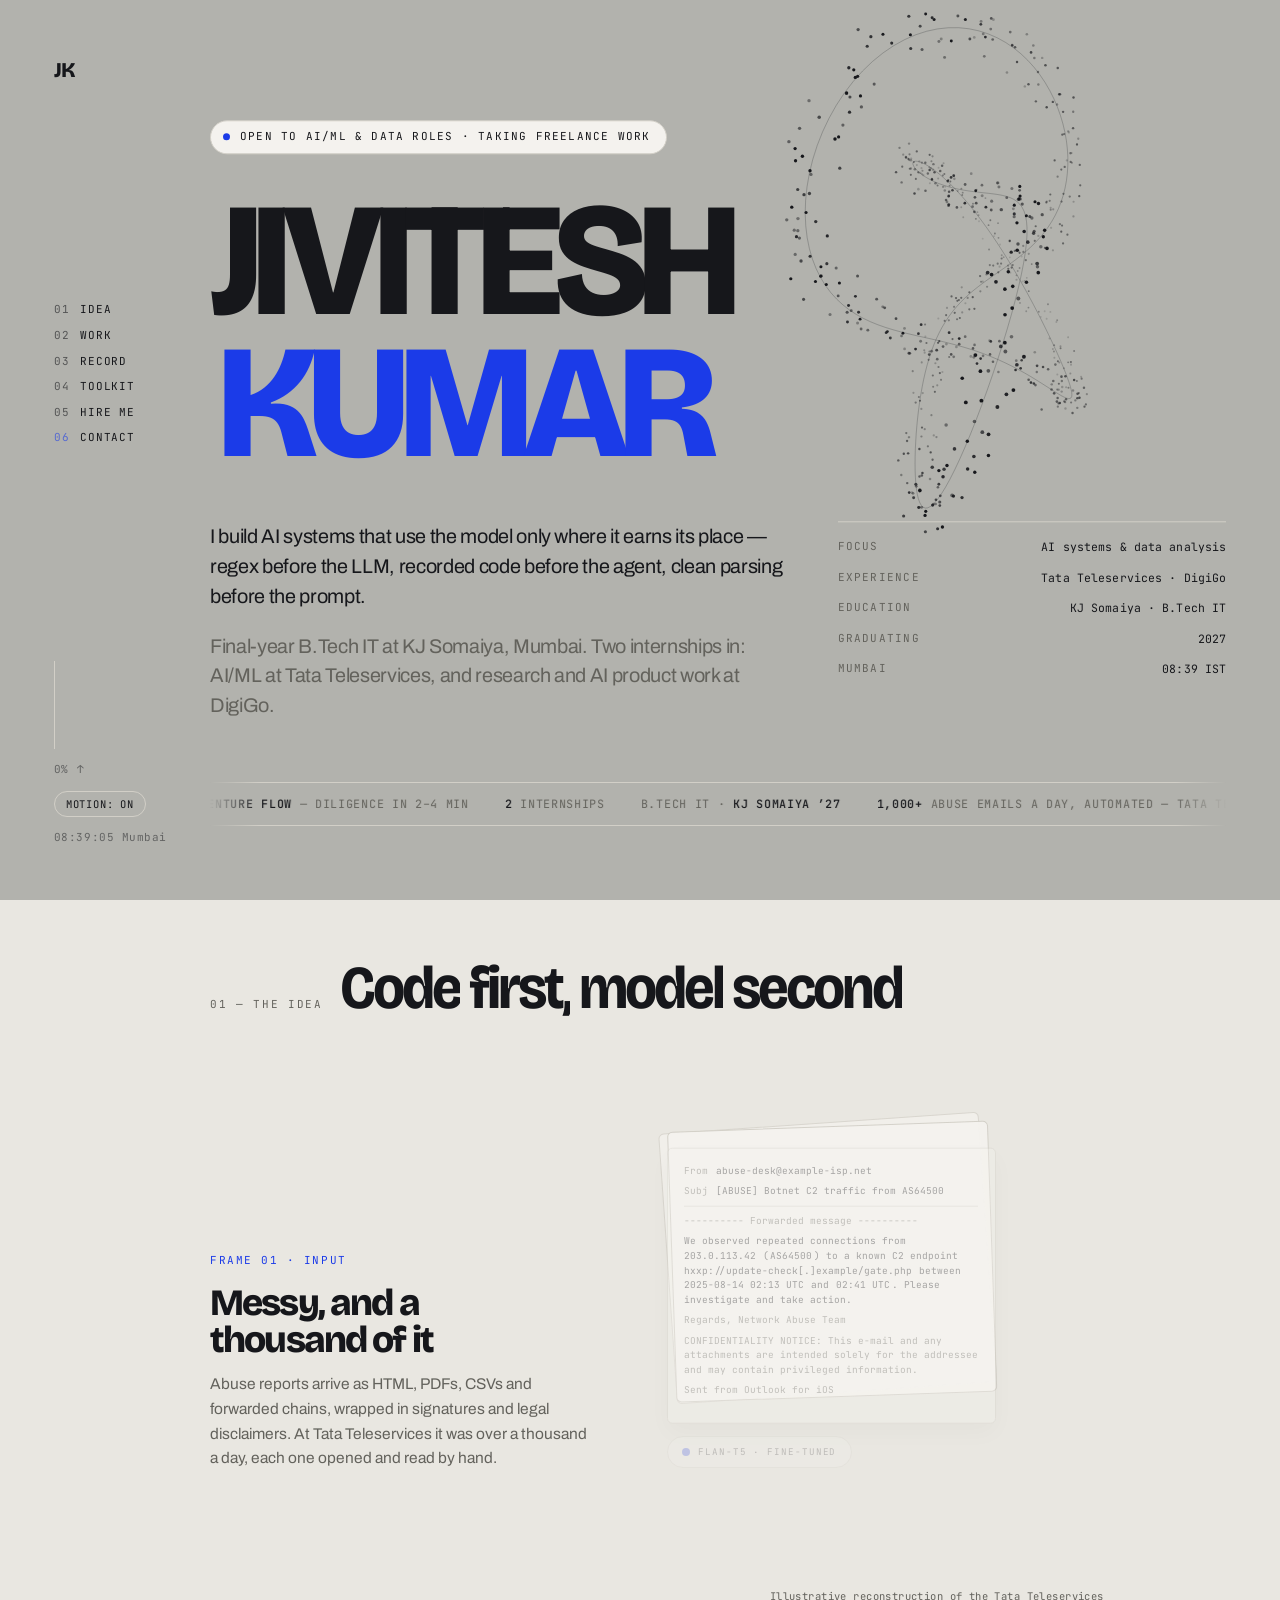
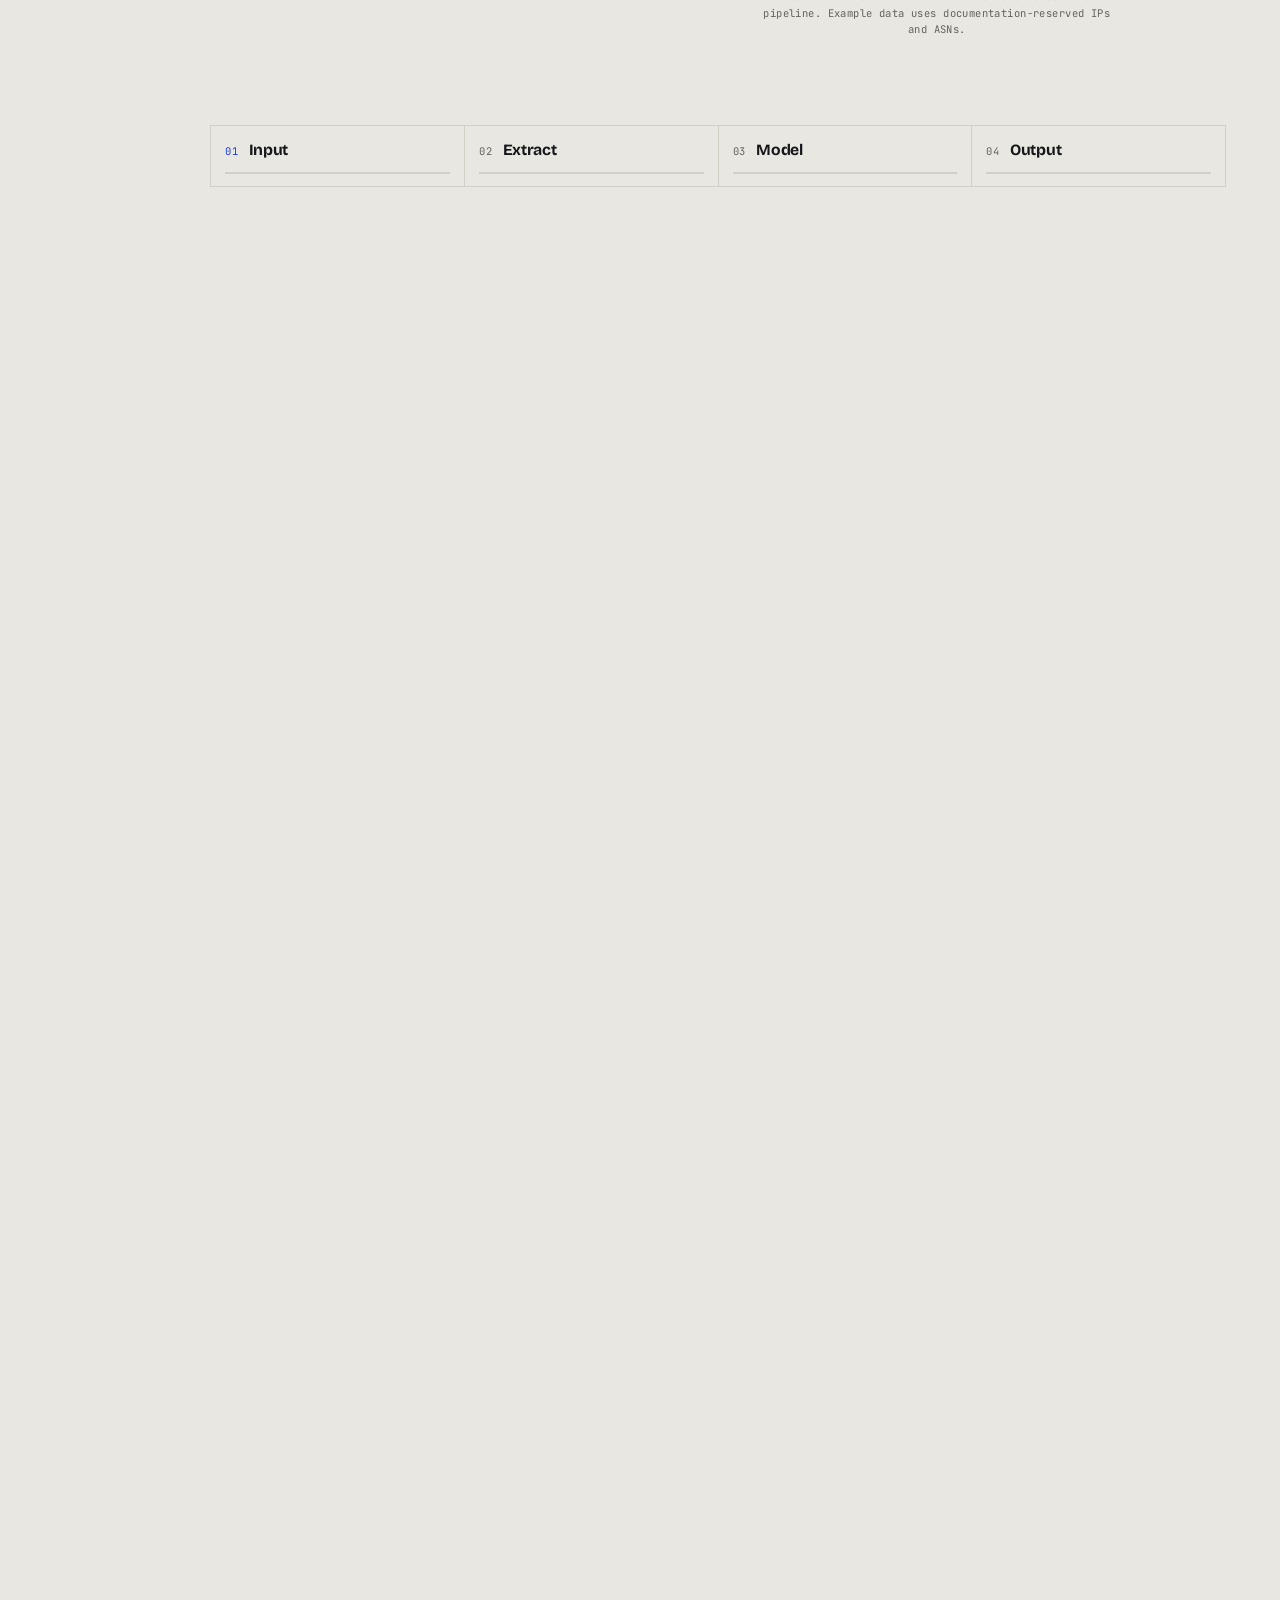
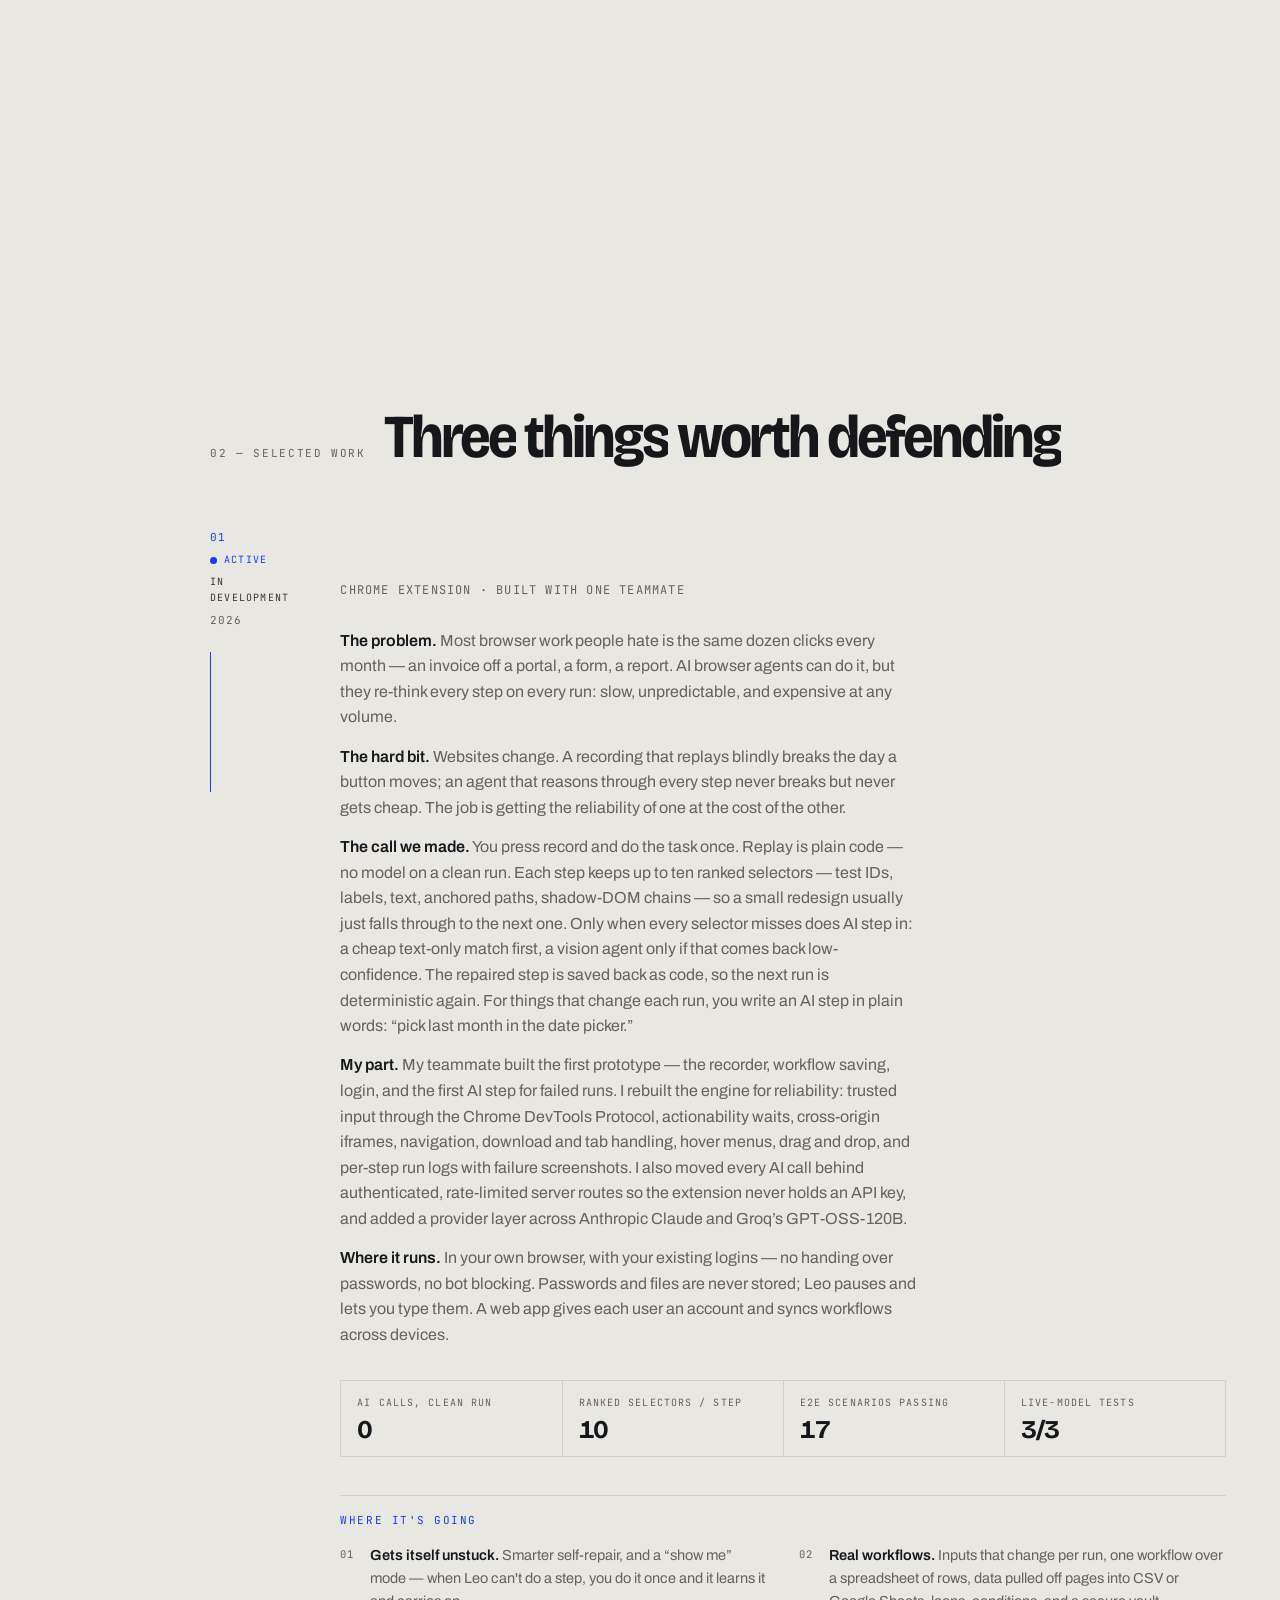
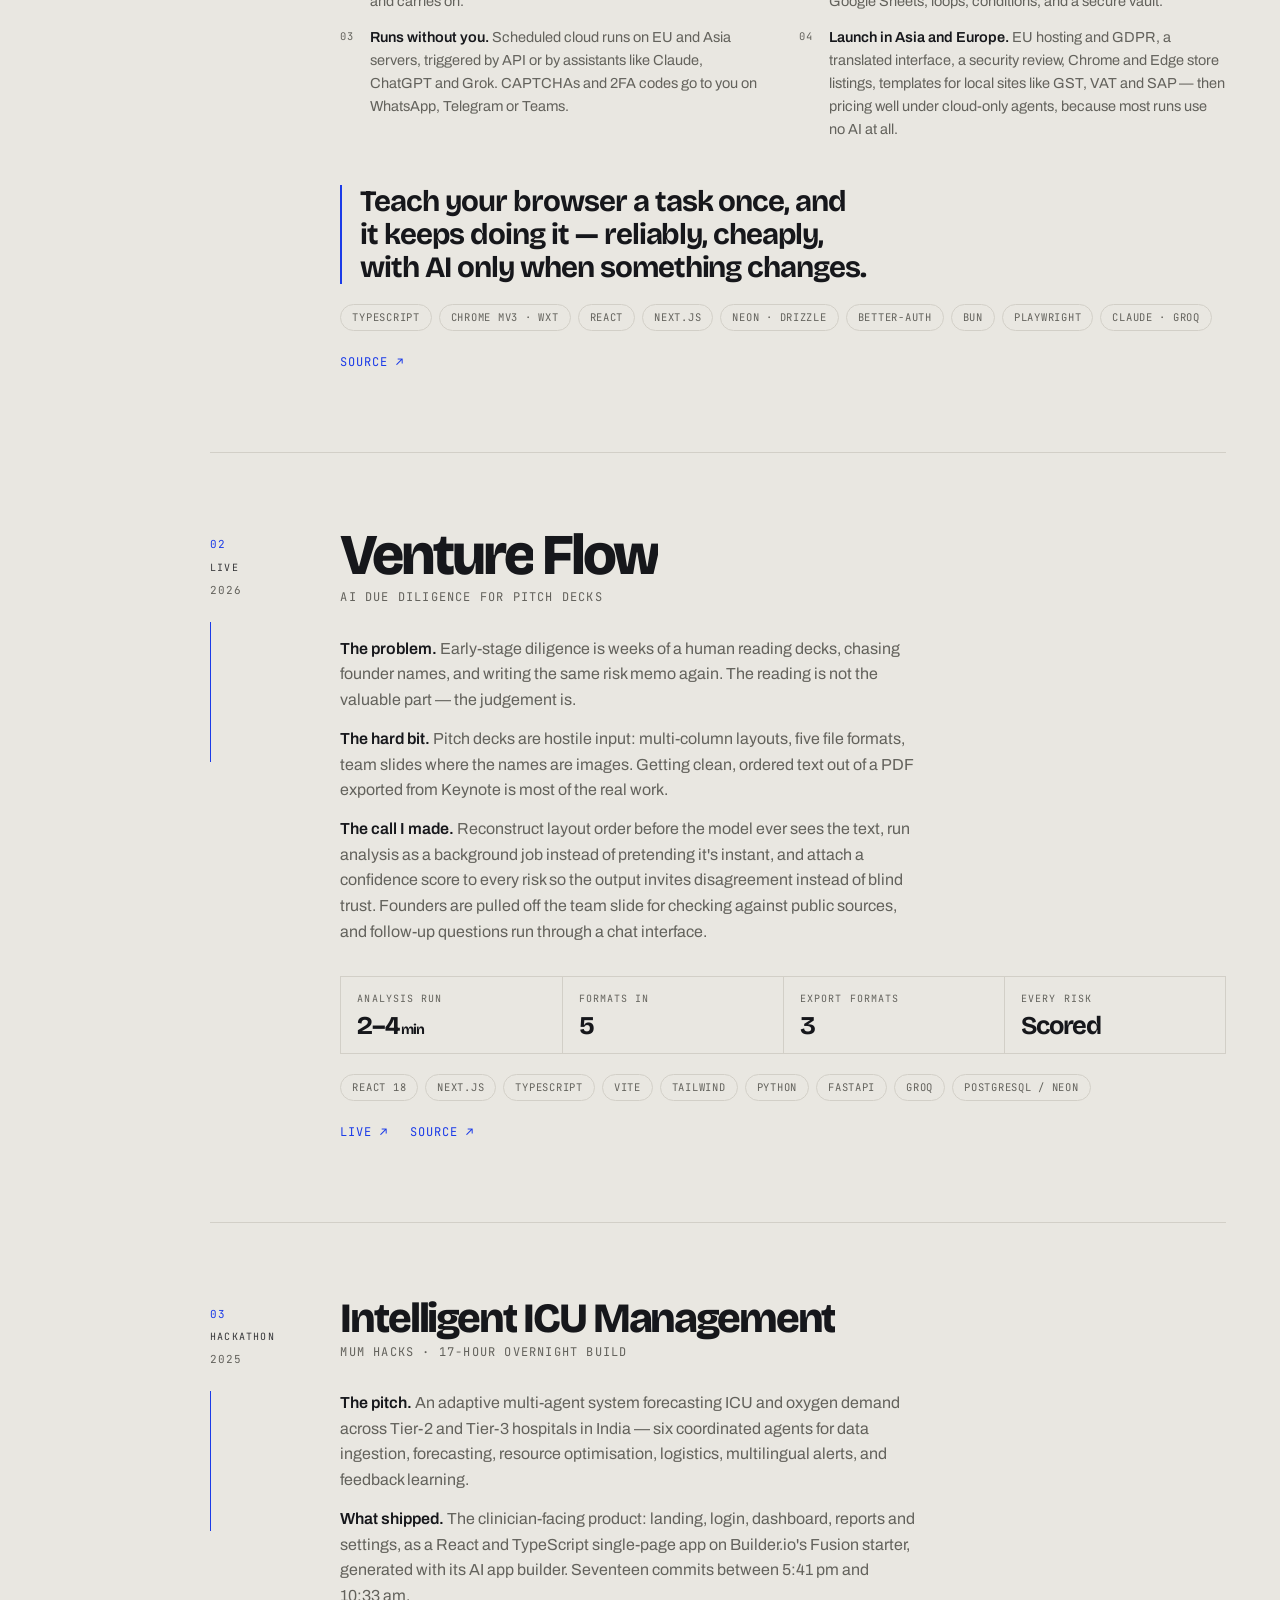
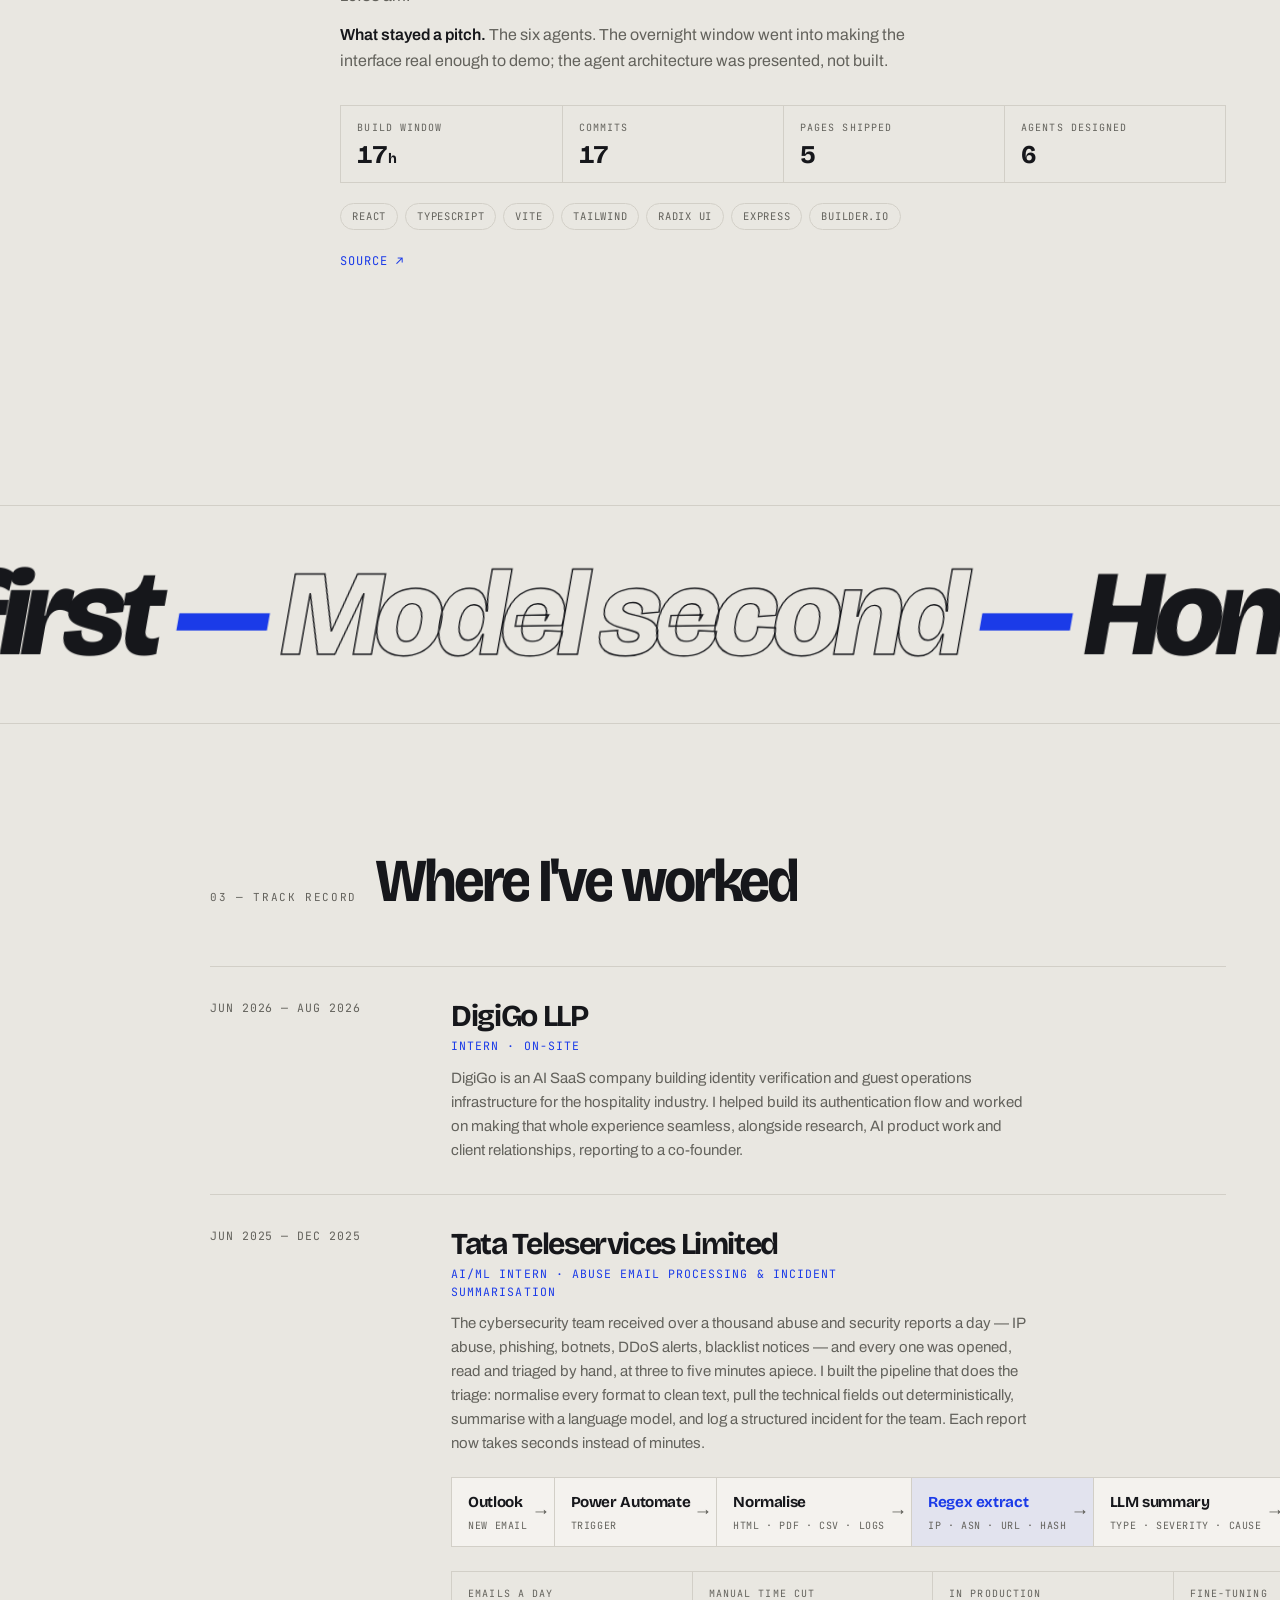
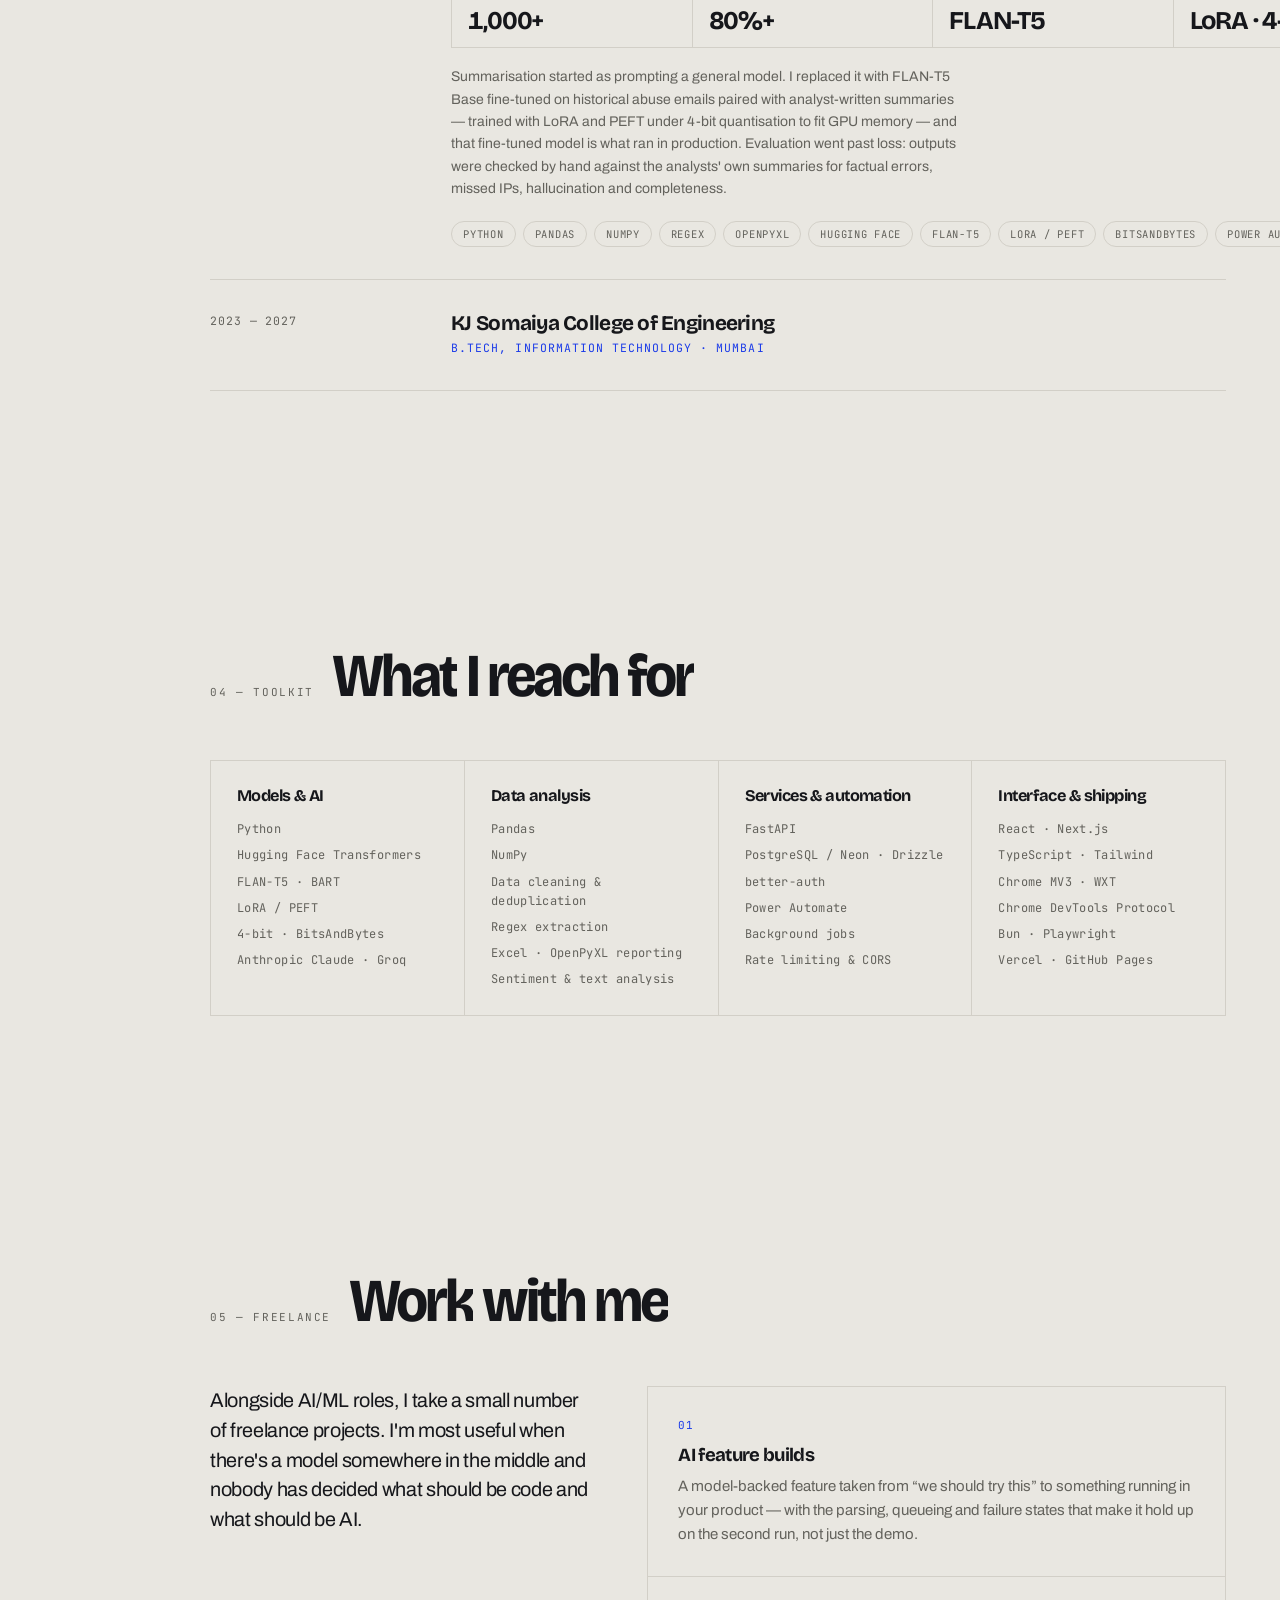
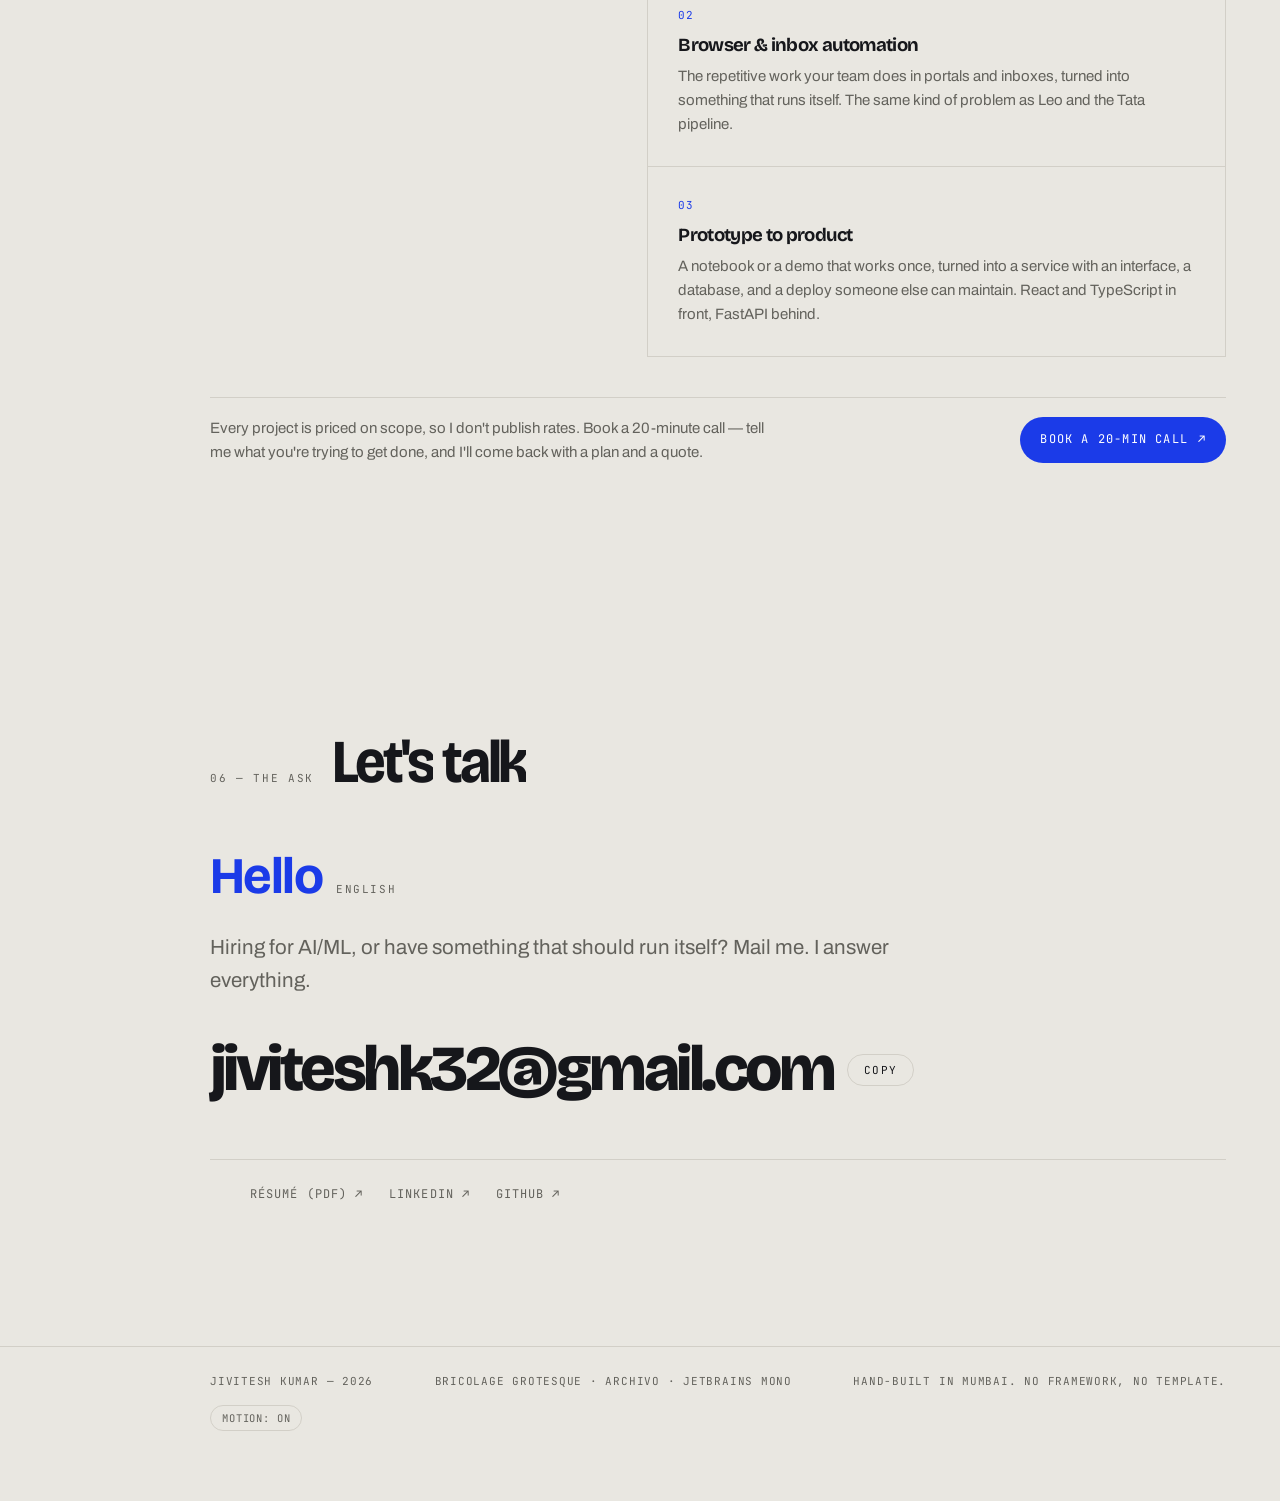
==== commit 8c3148a8: "Stop the page rendering below fit-to-width on phones Add minimum-scale=1 so a browser cannot sit zoo" ====
--- a/index.html
+++ b/index.html
@@ -2,7 +2,7 @@
 <html lang="en" data-ground="day">
 <head>
 <meta charset="utf-8">
-<meta name="viewport" content="width=device-width, initial-scale=1">
+<meta name="viewport" content="width=device-width, initial-scale=1, minimum-scale=1">
 <title>Jivitesh Kumar — AI/ML & data analysis</title>
 <meta name="description" content="Jivitesh Kumar builds AI systems that use the model only where it earns its place. Leo, Venture Flow, and an abuse-email pipeline at Tata Teleservices.">
 <meta name="theme-color" content="#E9E7E1">
--- a/css/site.css
+++ b/css/site.css
@@ -575,28 +575,28 @@
 .cursor{ position: fixed; left: 0; top: 0; z-index: 9999; pointer-events: none; transition: opacity .25s ease; }
 .cursor.is-hidden{ opacity: 0; }
 .c-dot, .c-ring{ position: fixed; left: 0; top: 0; border-radius: 50%; pointer-events: none; will-change: transform; }
-.c-dot{ width: 6px; height: 6px; margin: -3px 0 0 -3px; background: #fff; mix-blend-mode: difference; transition: opacity .2s ease; }
+.c-dot{ width: 7px; height: 7px; margin: -3.5px 0 0 -3.5px; background: var(--accent); transition: opacity .2s ease, background-color var(--swap); }
 .c-ring{
   width: 38px; height: 38px; margin: -19px 0 0 -19px;
-  border: 1px solid #fff; mix-blend-mode: difference;
+  border: 1px solid color-mix(in srgb, var(--fg) 42%, transparent);
   display: grid; place-items: center;
   transition: width .38s var(--out), height .38s var(--out), margin .38s var(--out), background-color .3s ease, border-color .3s ease;
 }
 .c-label{
   font-family: var(--mono), var(--intl); font-size: 10px; letter-spacing: .12em;
-  text-transform: uppercase; white-space: nowrap; color: #fff;
+  text-transform: uppercase; white-space: nowrap; color: var(--fg);
   opacity: 0; transition: opacity .2s ease;
 }
 .cursor.is-link .c-ring{
   width: 78px; height: 78px; margin: -39px 0 0 -39px;
-  background: var(--accent); border-color: var(--accent); mix-blend-mode: normal;
+  background: var(--accent); border-color: var(--accent);
 }
 .cursor.is-link .c-label{ opacity: 1; color: var(--on-accent); }
 .cursor.is-link .c-dot, .cursor.is-name .c-dot{ opacity: 0; }
-.cursor.is-name .c-ring{ width: 128px; height: 128px; margin: -64px 0 0 -64px; }
+.cursor.is-name .c-ring{ width: 128px; height: 128px; margin: -64px 0 0 -64px; border-color: var(--accent); }
 .cursor.is-name .c-label{
   opacity: 1; font-family: "Bricolage Grotesque", var(--intl);
-  font-size: 17px; font-weight: 700; letter-spacing: -.01em; text-transform: none;
+  font-size: 17px; font-weight: 700; letter-spacing: -.01em; text-transform: none; color: var(--accent);
 }
 
 /* ── hero letters ── */
@@ -735,7 +735,8 @@
 /* JS on: the stage pins and scroll drives the frames */
 .story.pinned{ height: 460vh; height: 460svh; max-width: none; padding: 0; }
 .story.pinned .story-stage{
-  position: sticky; top: 0; height: 100vh; height: 100svh; overflow: hidden;
+  position: sticky; top: 0; overflow: hidden;
+  height: 100vh; height: 100svh; height: 100dvh;   /* dvh tracks the phone's browser bars */
   max-width: 1420px; margin-inline: auto;
   padding: clamp(24px, 5vh, 60px) var(--pad) clamp(16px, 3vh, 30px);
   display: flex; flex-direction: column; gap: clamp(14px, 2.6vh, 28px);
@@ -745,11 +746,14 @@
 .story.pinned .captions{ grid-template-areas: "c"; gap: 0; }
 .story.pinned .cap{ grid-area: c; opacity: 0; transform: translateY(16px); transition: opacity .5s var(--ease), transform .6s var(--out); }
 .story.pinned .cap.on{ opacity: 1; transform: none; }
-.story.pinned .machine{ width: min(100%, 660px, calc((100svh - 320px) * 1.2222)); }
+.story.pinned .machine{ width: min(100%, 660px, calc((100dvh - 320px) * 1.2222)); }
 .story.pinned .board{ display: grid; grid-template-columns: repeat(4, 1fr); gap: 1px; background: var(--line); border: 1px solid var(--line); }
 @media (max-width: 899px){
   .story.pinned .story-grid{ align-content: start; gap: 18px; }
-  .story.pinned .machine{ width: min(100%, calc((100svh - 470px) * 1.2222)); }
+  /* phones: crop to the object this frame is about, at readable size */
+  .story.pinned .machine-wrap{ position: relative; display: block; flex: 1; min-height: 30dvh; width: 100%; overflow: hidden; }
+  .story.pinned .machine{ position: absolute; left: 0; top: 0; width: 175%; max-width: none; transform-origin: 0 0; transition: transform .55s var(--out); }
+  .story.pinned .machine-wrap figcaption{ position: absolute; left: 0; right: 0; bottom: 0; margin: 0; padding: 5px 0 3px; background: var(--bg); border-top: 1px solid var(--line); font-size: 9.5px; line-height: 1.35; }
   .story.pinned .cap p{ font-size: 14px; }
   .story.pinned .cap h3{ margin: 8px 0 8px; }
   .frame{ padding: 9px 10px 10px; }
